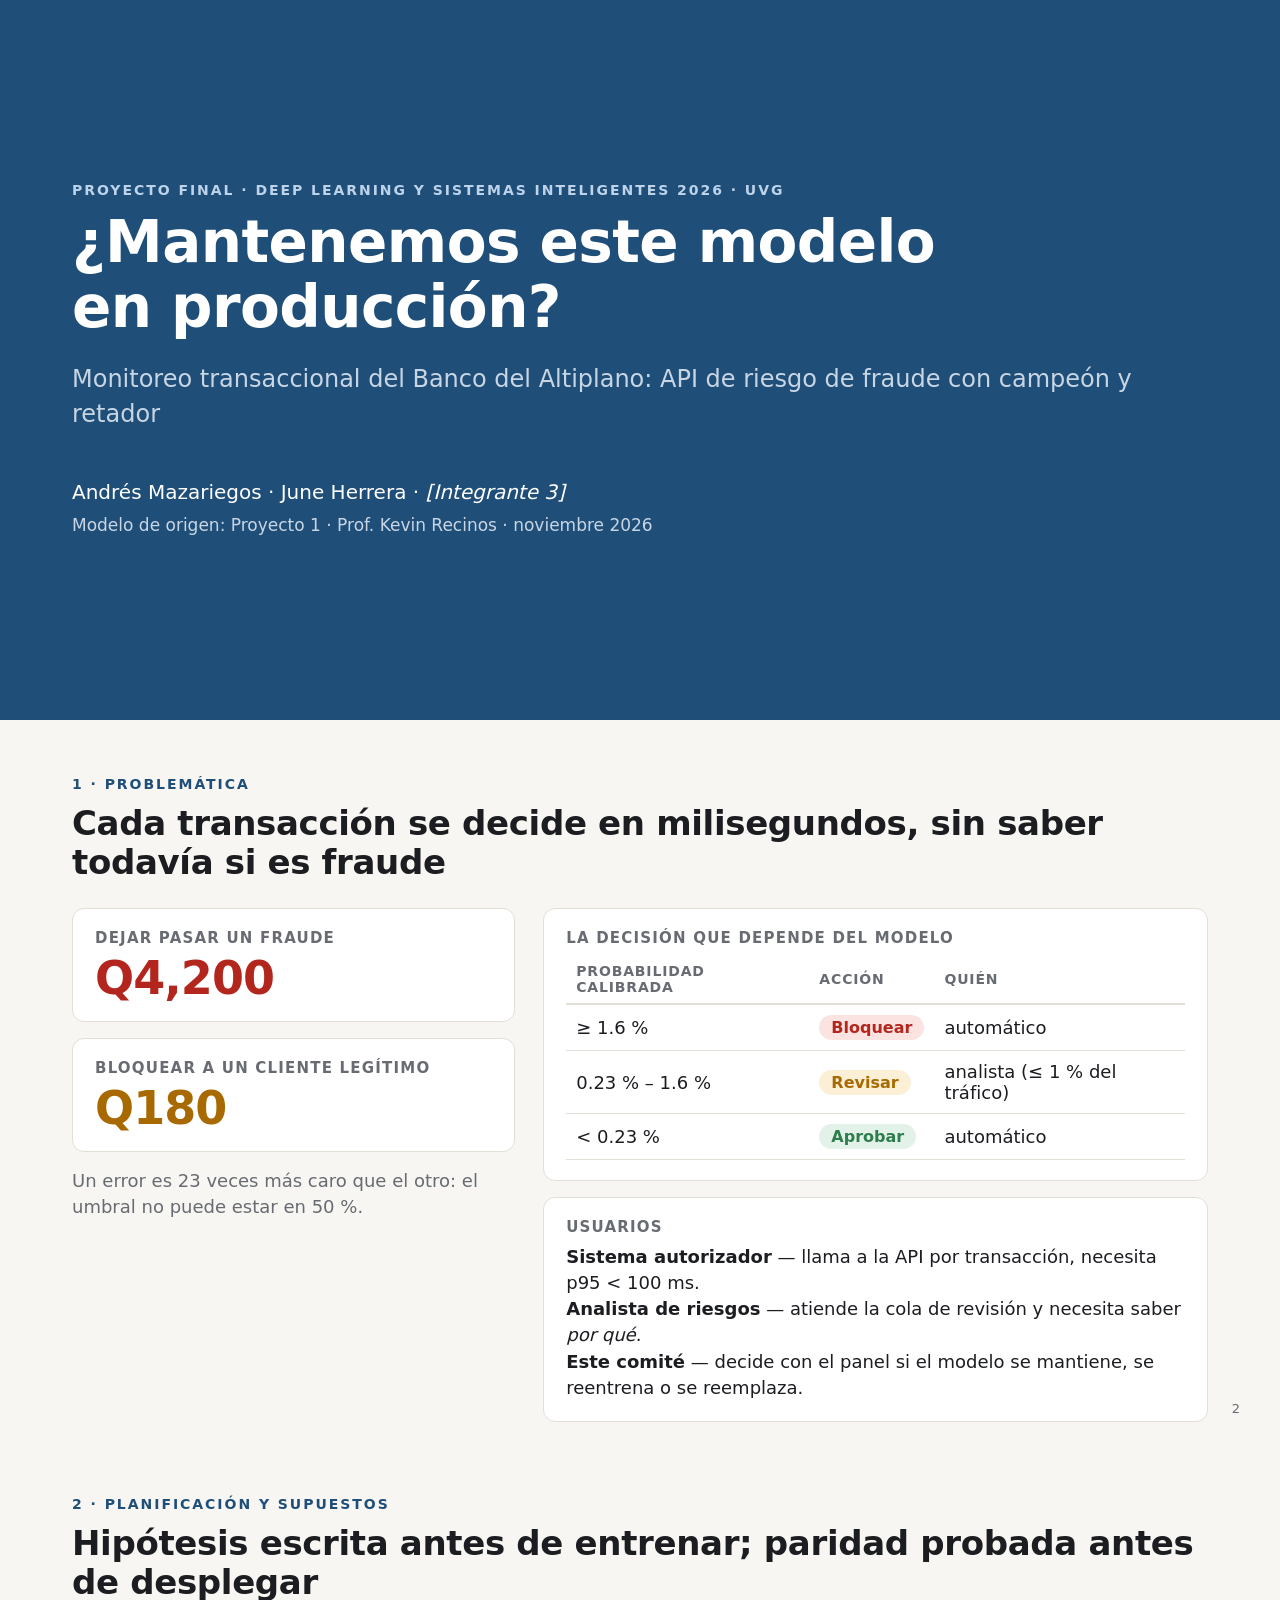
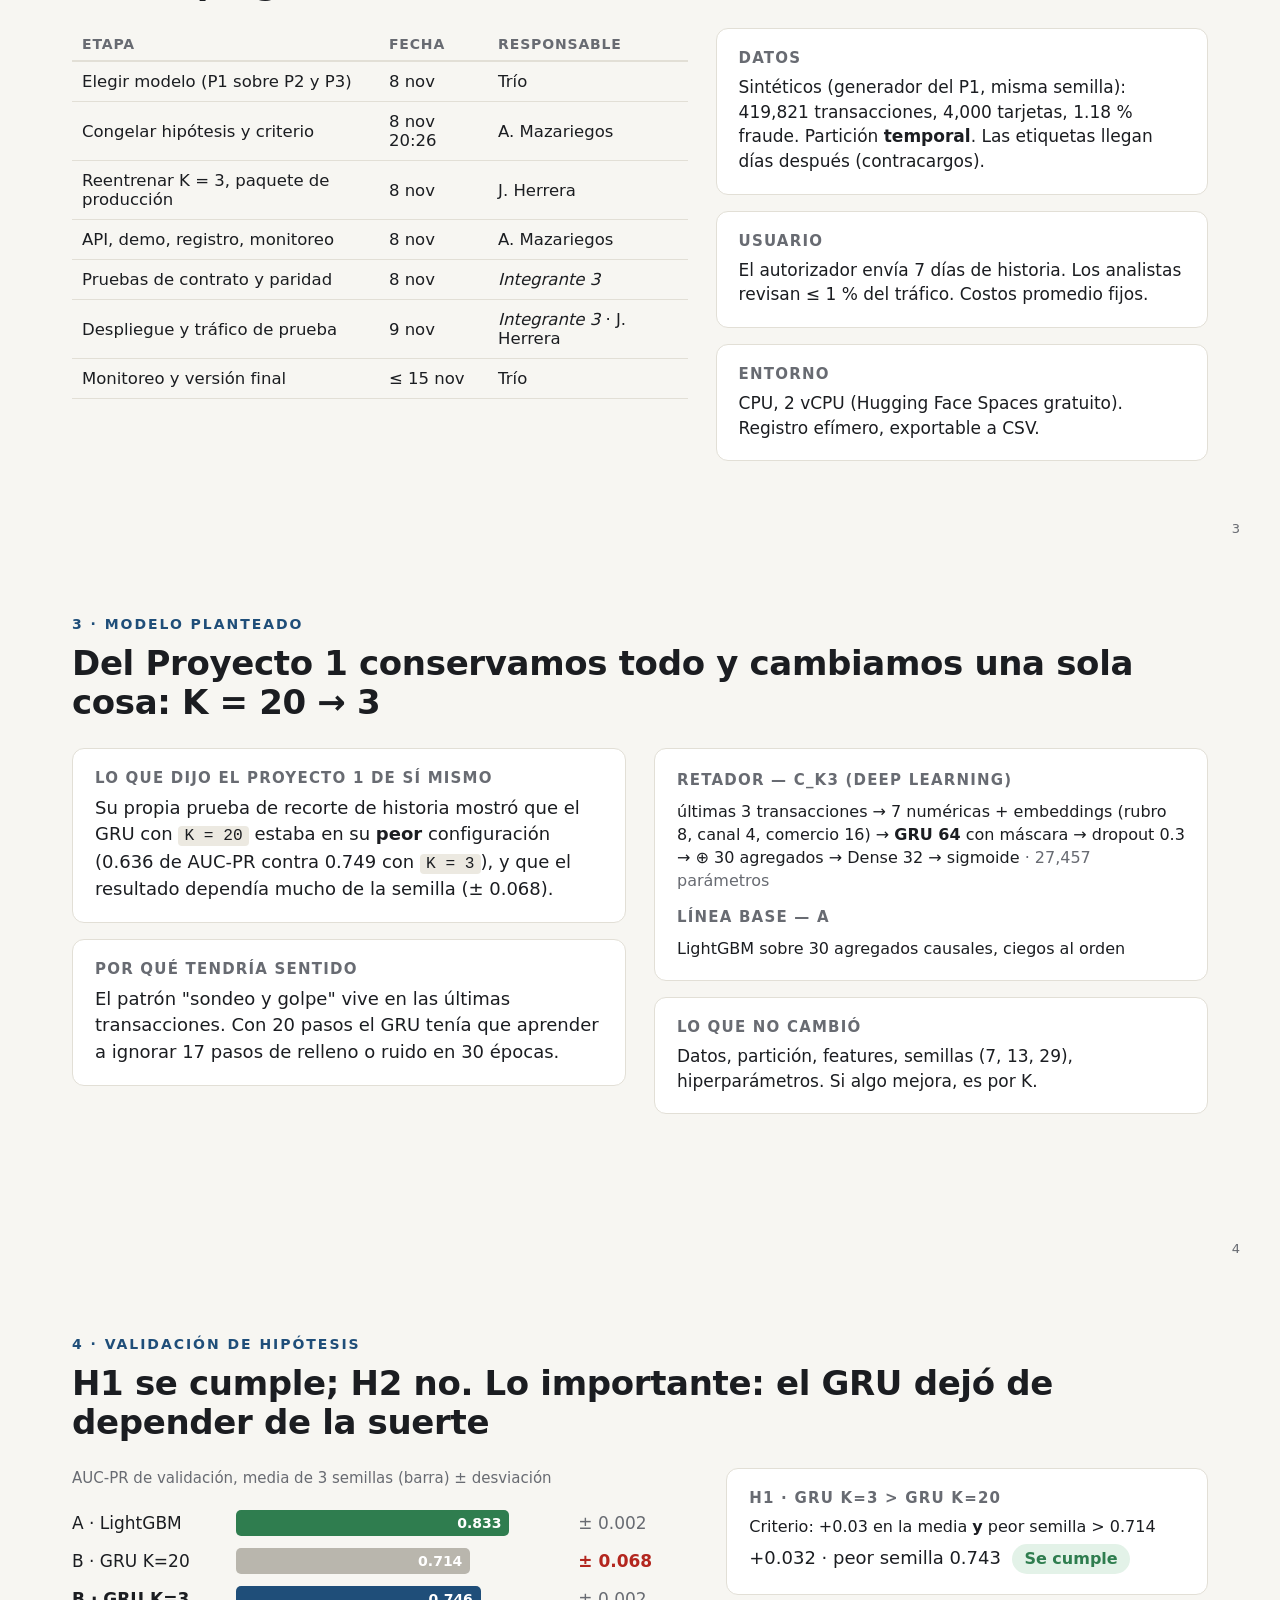
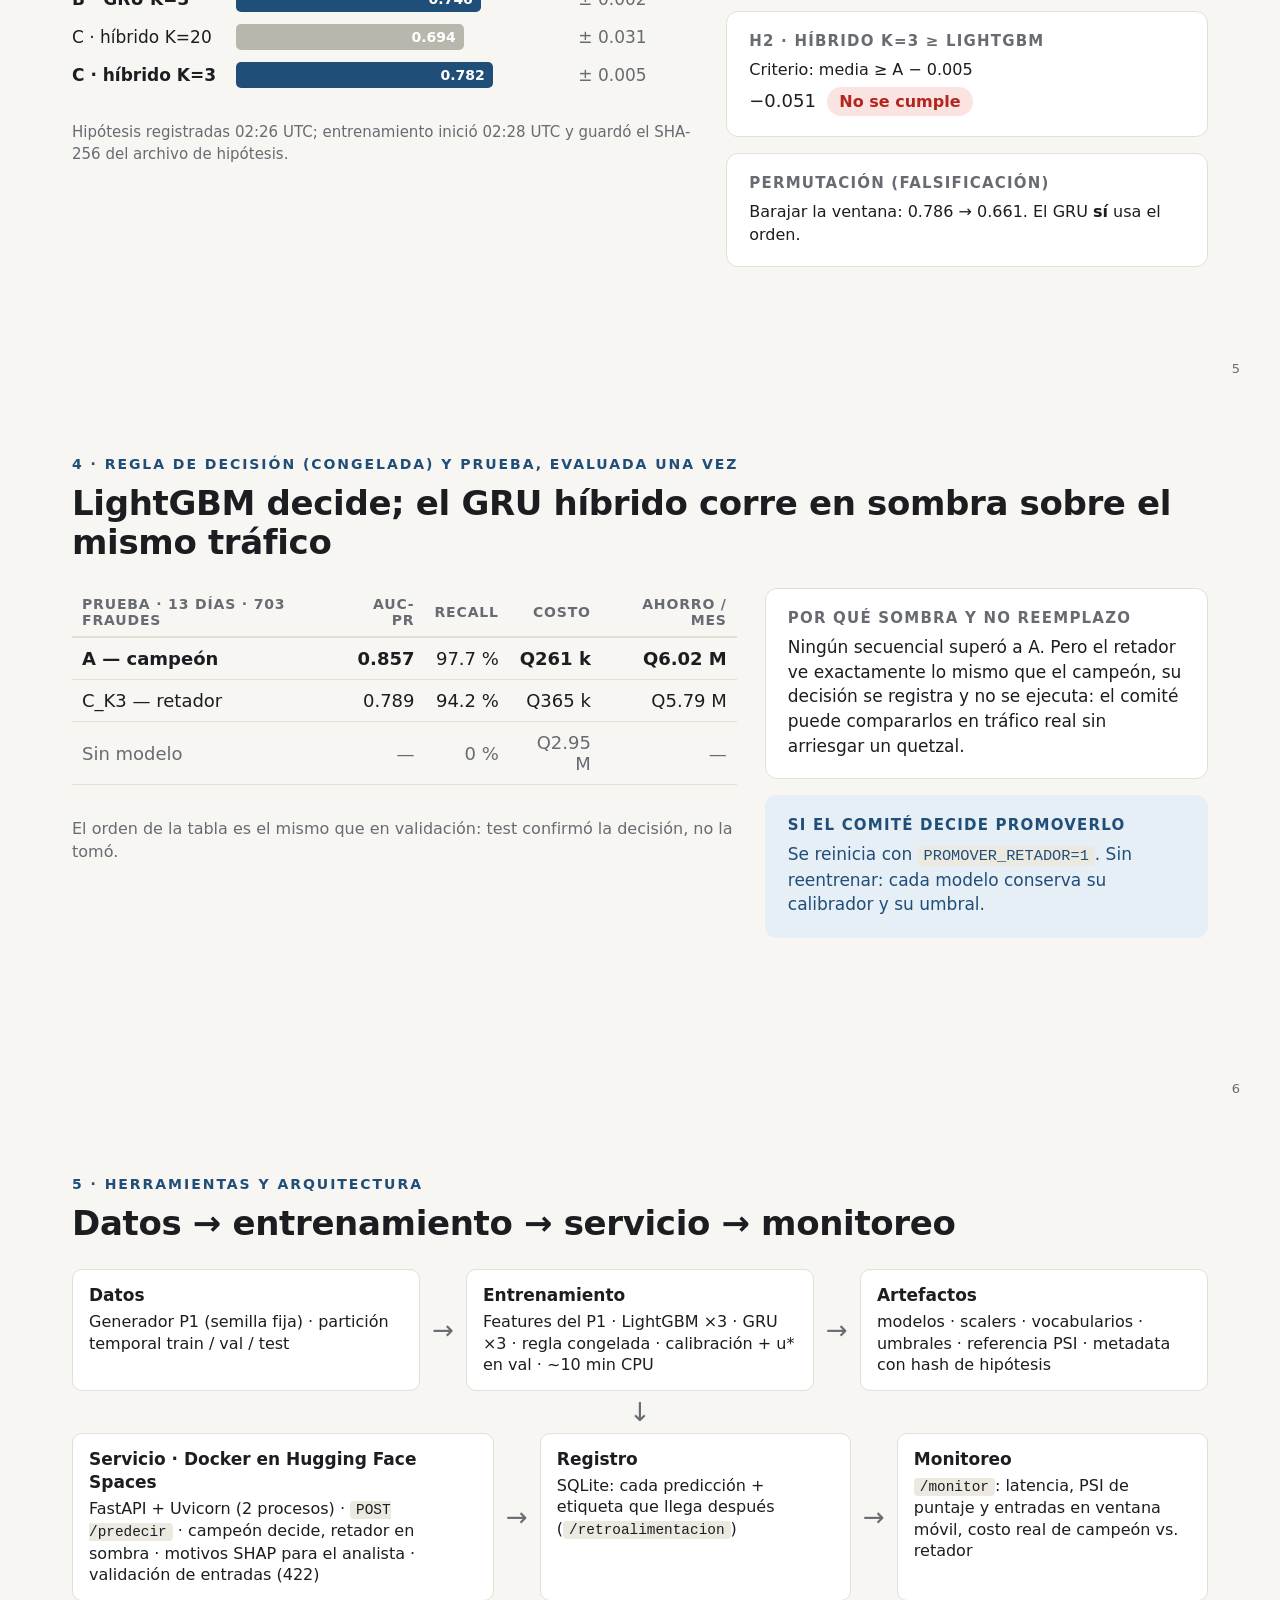
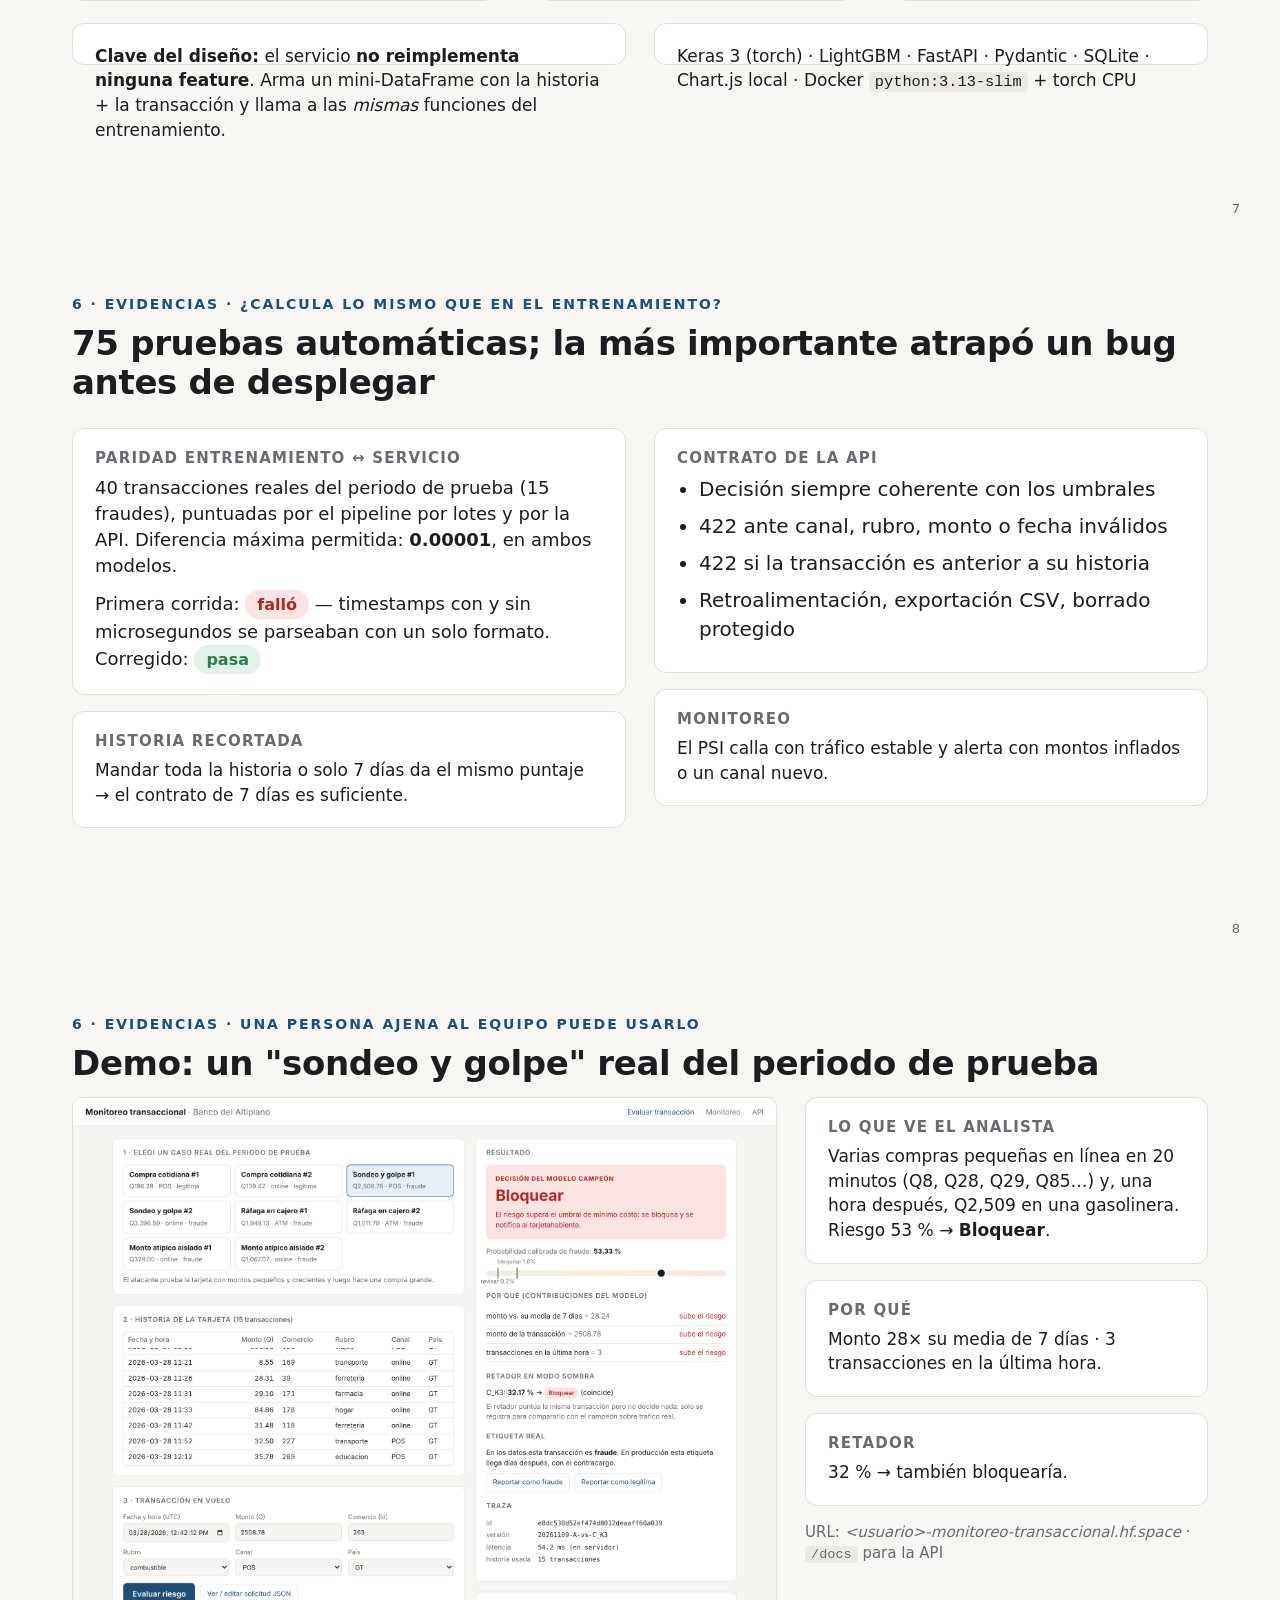
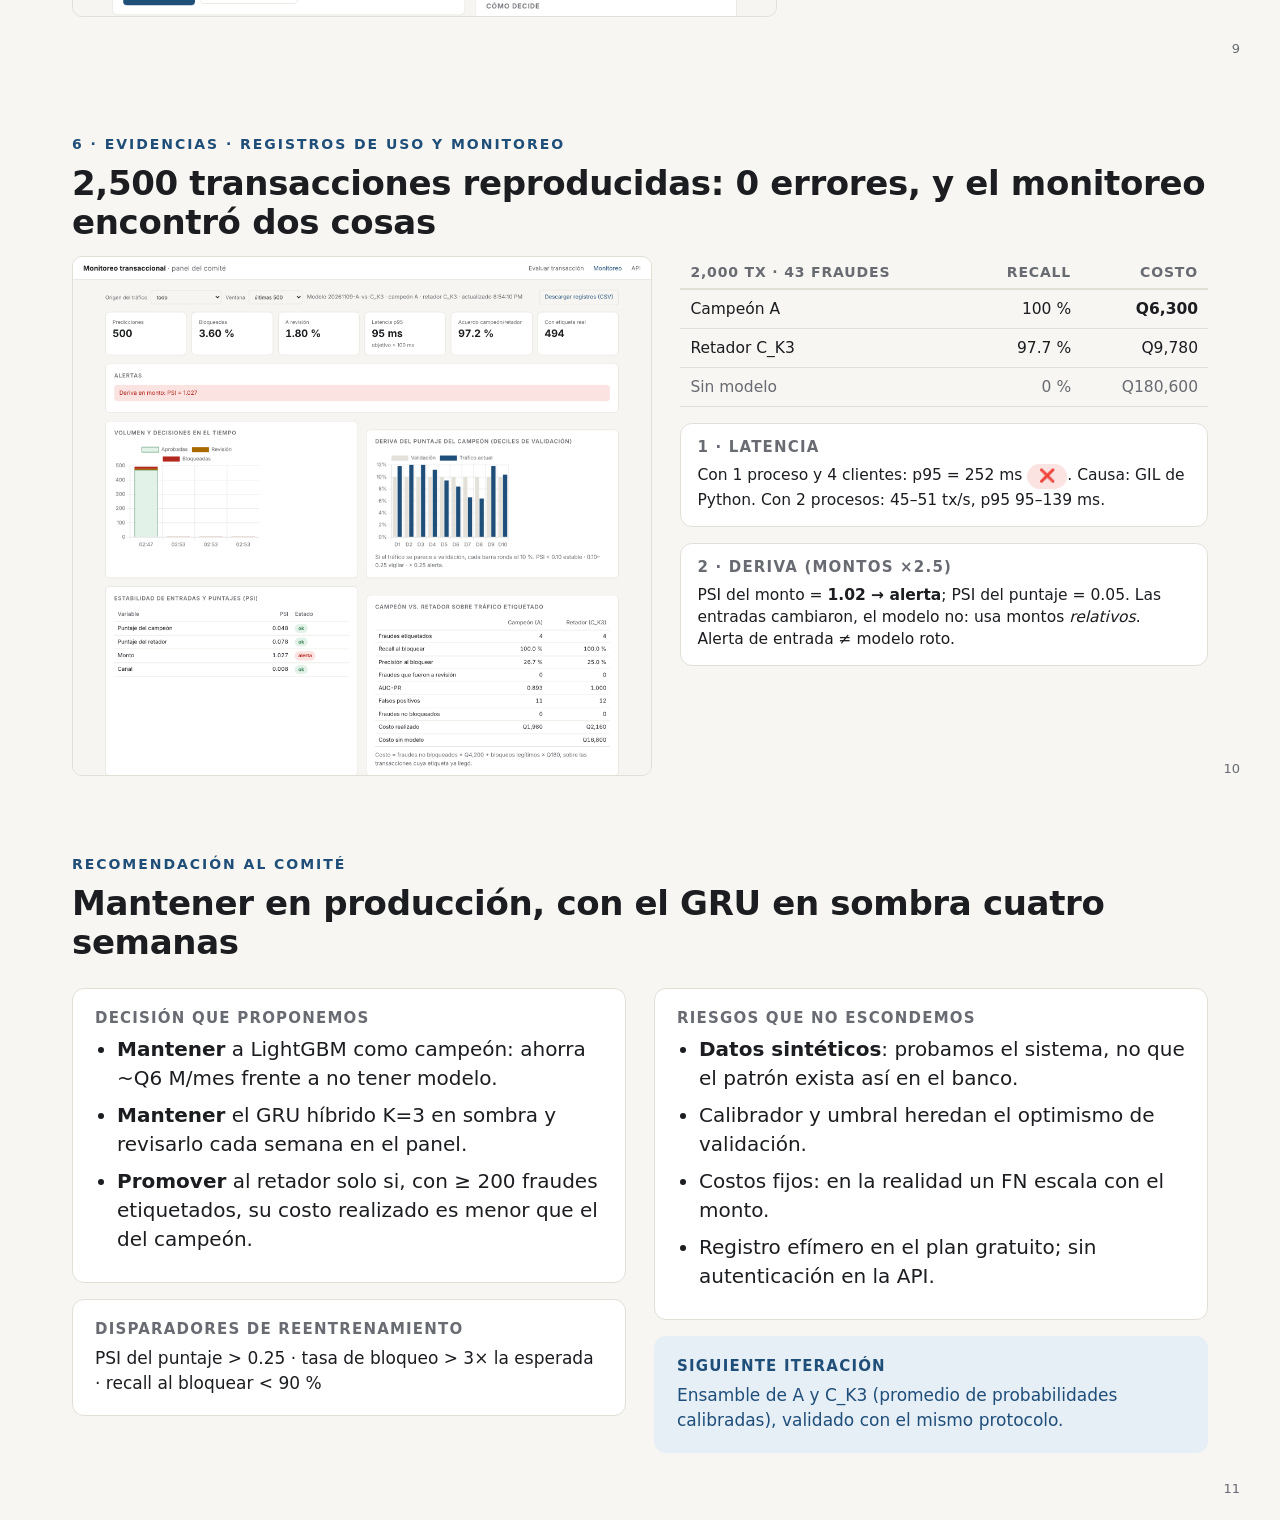
==== docs/presentacion.html @ 3a31f006 "Proyecto final: modelo del P1 en producción (API + monitoreo) - Hipótesis y regla de decisión congel" ====
<!doctype html>
<html lang="es">
<head>
<meta charset="utf-8">
<title>Proyecto Final — Modelo en Producción</title>
<style>
@page { size: 1280px 720px; margin: 0; }
:root { --ink:#1b1d21; --muted:#686b72; --line:#e2dfd6; --bg:#f7f6f2; --acc:#1f4e79; --acc2:#e6eef6;
  --ok:#2f7d4f; --oks:#e3f2e8; --warn:#a86a00; --warns:#fbefd6; --bad:#b3261e; --bads:#fbe3e1; }
* { box-sizing:border-box; margin:0; }
body { font-family: "Inter", system-ui, -apple-system, "Segoe UI", sans-serif; color:var(--ink); background:#ccc; }
.s { width:1280px; height:720px; background:var(--bg); position:relative; overflow:hidden;
  padding:56px 72px; page-break-after:always; display:flex; flex-direction:column; }
.s:last-child { page-break-after:auto; }
.n { position:absolute; bottom:24px; right:40px; font-size:13px; color:var(--muted); }
.k { font-size:14px; letter-spacing:.14em; text-transform:uppercase; color:var(--acc); font-weight:700; margin-bottom:12px; }
h1 { font-size:44px; line-height:1.12; letter-spacing:-.01em; }
h2 { font-size:34px; line-height:1.15; letter-spacing:-.01em; margin-bottom:26px; }
p, li { font-size:20px; line-height:1.45; }
.mut { color:var(--muted); }
.row { display:flex; gap:28px; flex:1; min-height:0; }
.col { flex:1; display:flex; flex-direction:column; gap:16px; min-width:0; }
.card { background:#fff; border:1px solid var(--line); border-radius:12px; padding:20px 22px; }
.card h3 { font-size:15px; text-transform:uppercase; letter-spacing:.08em; color:var(--muted); margin-bottom:8px; }
.big { font-size:46px; font-weight:750; letter-spacing:-.02em; line-height:1; }
table { border-collapse:collapse; width:100%; font-size:18px; }
th { text-align:left; color:var(--muted); font-weight:600; font-size:14px; text-transform:uppercase; letter-spacing:.06em; padding:8px 10px; border-bottom:2px solid var(--line); }
td { padding:10px; border-bottom:1px solid var(--line); font-variant-numeric:tabular-nums; }
td.r, th.r { text-align:right; }
.pill { display:inline-block; padding:3px 12px; border-radius:99px; font-weight:700; font-size:16px; }
.ok { background:var(--oks); color:var(--ok); } .bad { background:var(--bads); color:var(--bad); } .warn { background:var(--warns); color:var(--warn); }
.acc { background:var(--acc2); color:var(--acc); }
.bar { height:26px; border-radius:5px; background:var(--acc); display:flex; align-items:center; justify-content:flex-end; padding-right:8px; color:#fff; font-size:14px; font-weight:700; }
.bar.g { background:#b9b6ad; } .bar.a { background:#2f7d4f; }
.err { position:absolute; top:50%; height:2px; background:var(--ink); }
.flow { display:flex; align-items:stretch; gap:12px; }
.box { flex:1; background:#fff; border:1px solid var(--line); border-radius:10px; padding:14px 16px; font-size:16px; line-height:1.35; }
.box b { display:block; font-size:17px; margin-bottom:4px; }
.arr { align-self:center; font-size:26px; color:var(--muted); }
img.cap { border:1px solid var(--line); border-radius:10px; object-fit:cover; object-position:top; width:100%; }
ul { padding-left:22px; } li { margin-bottom:8px; }
.tit { background:var(--acc); color:#fff; }
.tit .k { color:#bcd3ea; } .tit .mut { color:#c8d6e4; }
code { font-family: ui-monospace, Menlo, Consolas, monospace; font-size:.9em; background:#ece9e1; padding:1px 6px; border-radius:4px; }
</style>
</head>
<body>

<!-- 1 -->
<section class="s tit" style="justify-content:center">
  <div class="k">Proyecto Final · Deep Learning y Sistemas Inteligentes 2026 · UVG</div>
  <h1 style="font-size:58px;max-width:1000px">¿Mantenemos este modelo<br>en producción?</h1>
  <p class="mut" style="font-size:24px;margin-top:22px">Monitoreo transaccional del Banco del Altiplano: API de riesgo de fraude con campeón y retador</p>
  <p style="margin-top:46px;font-size:20px">Andrés Mazariegos · June Herrera · <i>[Integrante 3]</i></p>
  <p class="mut" style="font-size:17px;margin-top:6px">Modelo de origen: Proyecto 1 · Prof. Kevin Recinos · noviembre 2026</p>
</section>

<!-- 2 -->
<section class="s">
  <div class="k">1 · Problemática</div>
  <h2>Cada transacción se decide en milisegundos, sin saber todavía si es fraude</h2>
  <div class="row">
    <div class="col">
      <div class="card"><h3>Dejar pasar un fraude</h3><div class="big" style="color:var(--bad)">Q4,200</div></div>
      <div class="card"><h3>Bloquear a un cliente legítimo</h3><div class="big" style="color:var(--warn)">Q180</div></div>
      <p class="mut" style="font-size:18px">Un error es 23 veces más caro que el otro: el umbral no puede estar en 50 %.</p>
    </div>
    <div class="col" style="flex:1.5">
      <div class="card">
        <h3>La decisión que depende del modelo</h3>
        <table>
          <tr><th>Probabilidad calibrada</th><th>Acción</th><th>Quién</th></tr>
          <tr><td>≥ 1.6 %</td><td><span class="pill bad">Bloquear</span></td><td>automático</td></tr>
          <tr><td>0.23 % – 1.6 %</td><td><span class="pill warn">Revisar</span></td><td>analista (≤ 1 % del tráfico)</td></tr>
          <tr><td>&lt; 0.23 %</td><td><span class="pill ok">Aprobar</span></td><td>automático</td></tr>
        </table>
      </div>
      <div class="card"><h3>Usuarios</h3>
        <p style="font-size:18px"><b>Sistema autorizador</b> — llama a la API por transacción, necesita p95 &lt; 100 ms.<br>
        <b>Analista de riesgos</b> — atiende la cola de revisión y necesita saber <i>por qué</i>.<br>
        <b>Este comité</b> — decide con el panel si el modelo se mantiene, se reentrena o se reemplaza.</p></div>
    </div>
  </div>
  <div class="n">2</div>
</section>

<!-- 3 -->
<section class="s">
  <div class="k">2 · Planificación y supuestos</div>
  <h2>Hipótesis escrita antes de entrenar; paridad probada antes de desplegar</h2>
  <div class="row">
    <div class="col" style="flex:1.25">
      <table style="font-size:16.5px">
        <tr><th>Etapa</th><th>Fecha</th><th>Responsable</th></tr>
        <tr><td>Elegir modelo (P1 sobre P2 y P3)</td><td>8 nov</td><td>Trío</td></tr>
        <tr><td>Congelar hipótesis y criterio</td><td>8 nov 20:26</td><td>A. Mazariegos</td></tr>
        <tr><td>Reentrenar K = 3, paquete de producción</td><td>8 nov</td><td>J. Herrera</td></tr>
        <tr><td>API, demo, registro, monitoreo</td><td>8 nov</td><td>A. Mazariegos</td></tr>
        <tr><td>Pruebas de contrato y paridad</td><td>8 nov</td><td><i>Integrante 3</i></td></tr>
        <tr><td>Despliegue y tráfico de prueba</td><td>9 nov</td><td><i>Integrante 3</i> · J. Herrera</td></tr>
        <tr><td>Monitoreo y versión final</td><td>≤ 15 nov</td><td>Trío</td></tr>
      </table>
    </div>
    <div class="col">
      <div class="card"><h3>Datos</h3><p style="font-size:17px">Sintéticos (generador del P1, misma semilla): 419,821 transacciones, 4,000 tarjetas, 1.18 % fraude. Partición <b>temporal</b>. Las etiquetas llegan días después (contracargos).</p></div>
      <div class="card"><h3>Usuario</h3><p style="font-size:17px">El autorizador envía 7 días de historia. Los analistas revisan ≤ 1 % del tráfico. Costos promedio fijos.</p></div>
      <div class="card"><h3>Entorno</h3><p style="font-size:17px">CPU, 2 vCPU (Hugging Face Spaces gratuito). Registro efímero, exportable a CSV.</p></div>
    </div>
  </div>
  <div class="n">3</div>
</section>

<!-- 4 -->
<section class="s">
  <div class="k">3 · Modelo planteado</div>
  <h2>Del Proyecto 1 conservamos todo y cambiamos una sola cosa: K = 20 → 3</h2>
  <div class="row">
    <div class="col">
      <div class="card"><h3>Lo que dijo el Proyecto 1 de sí mismo</h3>
        <p style="font-size:18px">Su propia prueba de recorte de historia mostró que el GRU con <code>K = 20</code> estaba en su <b>peor</b> configuración (0.636 de AUC-PR contra 0.749 con <code>K = 3</code>), y que el resultado dependía mucho de la semilla (± 0.068).</p></div>
      <div class="card"><h3>Por qué tendría sentido</h3>
        <p style="font-size:18px">El patrón "sondeo y golpe" vive en las últimas transacciones. Con 20 pasos el GRU tenía que aprender a ignorar 17 pasos de relleno o ruido en 30 épocas.</p></div>
    </div>
    <div class="col">
      <div class="card" style="font-size:16px;line-height:1.5">
        <h3>Retador — C_K3 (Deep Learning)</h3>
        <p style="font-size:16px">últimas 3 transacciones → 7 numéricas + embeddings (rubro 8, canal 4, comercio 16) → <b>GRU 64</b> con máscara → dropout 0.3 → ⊕ 30 agregados → Dense 32 → sigmoide <span class="mut">· 27,457 parámetros</span></p>
        <h3 style="margin-top:14px">Línea base — A</h3>
        <p style="font-size:16px">LightGBM sobre 30 agregados causales, ciegos al orden</p>
      </div>
      <div class="card"><h3>Lo que NO cambió</h3><p style="font-size:17px">Datos, partición, features, semillas (7, 13, 29), hiperparámetros. Si algo mejora, es por K.</p></div>
    </div>
  </div>
  <div class="n">4</div>
</section>

<!-- 5 -->
<section class="s">
  <div class="k">4 · Validación de hipótesis</div>
  <h2>H1 se cumple; H2 no. Lo importante: el GRU dejó de depender de la suerte</h2>
  <div class="row">
    <div class="col" style="flex:1.3">
      <p class="mut" style="font-size:15px;margin-bottom:4px">AUC-PR de validación, media de 3 semillas (barra) ± desviación</p>
      <div style="display:grid;grid-template-columns:150px 1fr 120px;gap:12px 14px;align-items:center;font-size:17px">
        <span>A · LightGBM</span><div style="position:relative"><div class="bar a" style="width:83.3%">0.833</div></div><span class="mut">± 0.002</span>
        <span>B · GRU K=20</span><div><div class="bar g" style="width:71.4%">0.714</div></div><span style="color:var(--bad);font-weight:700">± 0.068</span>
        <span><b>B · GRU K=3</b></span><div><div class="bar" style="width:74.6%">0.746</div></div><span class="mut">± 0.002</span>
        <span>C · híbrido K=20</span><div><div class="bar g" style="width:69.4%">0.694</div></div><span class="mut">± 0.031</span>
        <span><b>C · híbrido K=3</b></span><div><div class="bar" style="width:78.2%">0.782</div></div><span class="mut">± 0.005</span>
      </div>
      <p class="mut" style="font-size:15px;margin-top:18px">Hipótesis registradas 02:26 UTC; entrenamiento inició 02:28 UTC y guardó el SHA-256 del archivo de hipótesis.</p>
    </div>
    <div class="col">
      <div class="card"><h3>H1 · GRU K=3 &gt; GRU K=20</h3>
        <p style="font-size:16px">Criterio: +0.03 en la media <b>y</b> peor semilla &gt; 0.714</p>
        <p style="font-size:18px;margin-top:6px">+0.032 · peor semilla 0.743 &nbsp;<span class="pill ok">Se cumple</span></p></div>
      <div class="card"><h3>H2 · Híbrido K=3 ≥ LightGBM</h3>
        <p style="font-size:16px">Criterio: media ≥ A − 0.005</p>
        <p style="font-size:18px;margin-top:6px">−0.051 &nbsp;<span class="pill bad">No se cumple</span></p></div>
      <div class="card"><h3>Permutación (falsificación)</h3>
        <p style="font-size:16px">Barajar la ventana: 0.786 → 0.661. El GRU <b>sí</b> usa el orden.</p></div>
    </div>
  </div>
  <div class="n">5</div>
</section>

<!-- 6 -->
<section class="s">
  <div class="k">4 · Regla de decisión (congelada) y prueba, evaluada una vez</div>
  <h2>LightGBM decide; el GRU híbrido corre en sombra sobre el mismo tráfico</h2>
  <div class="row">
    <div class="col" style="flex:1.5">
      <table>
        <tr><th>Prueba · 13 días · 703 fraudes</th><th class="r">AUC-PR</th><th class="r">Recall</th><th class="r">Costo</th><th class="r">Ahorro / mes</th></tr>
        <tr><td><b>A — campeón</b></td><td class="r"><b>0.857</b></td><td class="r">97.7 %</td><td class="r"><b>Q261 k</b></td><td class="r"><b>Q6.02 M</b></td></tr>
        <tr><td>C_K3 — retador</td><td class="r">0.789</td><td class="r">94.2 %</td><td class="r">Q365 k</td><td class="r">Q5.79 M</td></tr>
        <tr><td class="mut">Sin modelo</td><td class="r mut">—</td><td class="r mut">0 %</td><td class="r mut">Q2.95 M</td><td class="r mut">—</td></tr>
      </table>
      <p class="mut" style="font-size:16px;margin-top:16px">El orden de la tabla es el mismo que en validación: test confirmó la decisión, no la tomó.</p>
    </div>
    <div class="col">
      <div class="card"><h3>Por qué sombra y no reemplazo</h3>
        <p style="font-size:17px">Ningún secuencial superó a A. Pero el retador ve exactamente lo mismo que el campeón, su decisión se registra y no se ejecuta: el comité puede compararlos en tráfico real sin arriesgar un quetzal.</p></div>
      <div class="card acc" style="border-color:transparent"><h3 style="color:var(--acc)">Si el comité decide promoverlo</h3>
        <p style="font-size:17px">Se reinicia con <code>PROMOVER_RETADOR=1</code>. Sin reentrenar: cada modelo conserva su calibrador y su umbral.</p></div>
    </div>
  </div>
  <div class="n">6</div>
</section>

<!-- 7 -->
<section class="s">
  <div class="k">5 · Herramientas y arquitectura</div>
  <h2>Datos → entrenamiento → servicio → monitoreo</h2>
  <div class="flow">
    <div class="box"><b>Datos</b>Generador P1 (semilla fija) · partición temporal train / val / test</div><div class="arr">→</div>
    <div class="box"><b>Entrenamiento</b>Features del P1 · LightGBM ×3 · GRU ×3 · regla congelada · calibración + u* en val · ~10 min CPU</div><div class="arr">→</div>
    <div class="box"><b>Artefactos</b>modelos · scalers · vocabularios · umbrales · referencia PSI · metadata con hash de hipótesis</div>
  </div>
  <div style="text-align:center;font-size:26px;color:var(--muted);margin:6px 0">↓</div>
  <div class="flow">
    <div class="box" style="flex:1.4"><b>Servicio · Docker en Hugging Face Spaces</b>FastAPI + Uvicorn (2 procesos) · <code>POST /predecir</code> · campeón decide, retador en sombra · motivos SHAP para el analista · validación de entradas (422)</div><div class="arr">→</div>
    <div class="box"><b>Registro</b>SQLite: cada predicción + etiqueta que llega después (<code>/retroalimentacion</code>)</div><div class="arr">→</div>
    <div class="box"><b>Monitoreo</b><code>/monitor</code>: latencia, PSI de puntaje y entradas en ventana móvil, costo real de campeón vs. retador</div>
  </div>
  <div class="row" style="margin-top:22px;flex:0">
    <div class="card" style="flex:1"><p style="font-size:17px"><b>Clave del diseño:</b> el servicio <b>no reimplementa ninguna feature</b>. Arma un mini-DataFrame con la historia + la transacción y llama a las <i>mismas</i> funciones del entrenamiento.</p></div>
    <div class="card" style="flex:1"><p style="font-size:17px">Keras 3 (torch) · LightGBM · FastAPI · Pydantic · SQLite · Chart.js local · Docker <code>python:3.13-slim</code> + torch CPU</p></div>
  </div>
  <div class="n">7</div>
</section>

<!-- 8 -->
<section class="s">
  <div class="k">6 · Evidencias · ¿calcula lo mismo que en el entrenamiento?</div>
  <h2>75 pruebas automáticas; la más importante atrapó un bug antes de desplegar</h2>
  <div class="row">
    <div class="col">
      <div class="card"><h3>Paridad entrenamiento ↔ servicio</h3>
        <p style="font-size:18px">40 transacciones reales del periodo de prueba (15 fraudes), puntuadas por el pipeline por lotes y por la API. Diferencia máxima permitida: <b>0.00001</b>, en ambos modelos.</p>
        <p style="font-size:18px;margin-top:10px">Primera corrida: <span class="pill bad">falló</span> — timestamps con y sin microsegundos se parseaban con un solo formato. Corregido: <span class="pill ok">pasa</span></p></div>
      <div class="card"><h3>Historia recortada</h3><p style="font-size:17px">Mandar toda la historia o solo 7 días da el mismo puntaje → el contrato de 7 días es suficiente.</p></div>
    </div>
    <div class="col">
      <div class="card"><h3>Contrato de la API</h3>
        <ul style="font-size:17px"><li>Decisión siempre coherente con los umbrales</li><li>422 ante canal, rubro, monto o fecha inválidos</li><li>422 si la transacción es anterior a su historia</li><li>Retroalimentación, exportación CSV, borrado protegido</li></ul></div>
      <div class="card"><h3>Monitoreo</h3><p style="font-size:17px">El PSI calla con tráfico estable y alerta con montos inflados o un canal nuevo.</p></div>
    </div>
  </div>
  <div class="n">8</div>
</section>

<!-- 9 -->
<section class="s" style="padding-bottom:30px">
  <div class="k">6 · Evidencias · una persona ajena al equipo puede usarlo</div>
  <h2 style="margin-bottom:14px">Demo: un "sondeo y golpe" real del periodo de prueba</h2>
  <div class="row">
    <div class="col" style="flex:1.75"><img class="cap" src="../evidencias/demo_sondeo_y_golpe.png" style="height:520px"></div>
    <div class="col">
      <div class="card"><h3>Lo que ve el analista</h3><p style="font-size:17px">Varias compras pequeñas en línea en 20 minutos (Q8, Q28, Q29, Q85…) y, una hora después, Q2,509 en una gasolinera. Riesgo 53 % → <b>Bloquear</b>.</p></div>
      <div class="card"><h3>Por qué</h3><p style="font-size:17px">Monto 28× su media de 7 días · 3 transacciones en la última hora.</p></div>
      <div class="card"><h3>Retador</h3><p style="font-size:17px">32 % → también bloquearía.</p></div>
      <p class="mut" style="font-size:15px">URL: <i>&lt;usuario&gt;-monitoreo-transaccional.hf.space</i> · <code>/docs</code> para la API</p>
    </div>
  </div>
  <div class="n">9</div>
</section>

<!-- 10 -->
<section class="s" style="padding-bottom:30px">
  <div class="k">6 · Evidencias · registros de uso y monitoreo</div>
  <h2 style="margin-bottom:14px">2,500 transacciones reproducidas: 0 errores, y el monitoreo encontró dos cosas</h2>
  <div class="row">
    <div class="col" style="flex:1.1"><img class="cap" src="../evidencias/monitor_deriva_ultimas500.png" style="height:520px"></div>
    <div class="col">
      <table style="font-size:15.5px">
        <tr><th>2,000 tx · 43 fraudes</th><th class="r">Recall</th><th class="r">Costo</th></tr>
        <tr><td>Campeón A</td><td class="r">100 %</td><td class="r"><b>Q6,300</b></td></tr>
        <tr><td>Retador C_K3</td><td class="r">97.7 %</td><td class="r">Q9,780</td></tr>
        <tr><td class="mut">Sin modelo</td><td class="r mut">0 %</td><td class="r mut">Q180,600</td></tr>
      </table>
      <div class="card" style="padding:14px 16px"><h3>1 · Latencia</h3><p style="font-size:15.5px">Con 1 proceso y 4 clientes: p95 = 252 ms <span class="pill bad" style="font-size:13px">❌</span>. Causa: GIL de Python. Con 2 procesos: 45–51 tx/s, p95 95–139 ms.</p></div>
      <div class="card" style="padding:14px 16px"><h3>2 · Deriva (montos ×2.5)</h3><p style="font-size:15.5px">PSI del monto = <b>1.02 → alerta</b>; PSI del puntaje = 0.05. Las entradas cambiaron, el modelo no: usa montos <i>relativos</i>. Alerta de entrada ≠ modelo roto.</p></div>
    </div>
  </div>
  <div class="n">10</div>
</section>

<!-- 11 -->
<section class="s">
  <div class="k">Recomendación al comité</div>
  <h2>Mantener en producción, con el GRU en sombra cuatro semanas</h2>
  <div class="row">
    <div class="col">
      <div class="card"><h3>Decisión que proponemos</h3>
        <ul style="font-size:18px"><li><b>Mantener</b> a LightGBM como campeón: ahorra ~Q6 M/mes frente a no tener modelo.</li>
        <li><b>Mantener</b> el GRU híbrido K=3 en sombra y revisarlo cada semana en el panel.</li>
        <li><b>Promover</b> al retador solo si, con ≥ 200 fraudes etiquetados, su costo realizado es menor que el del campeón.</li></ul></div>
      <div class="card"><h3>Disparadores de reentrenamiento</h3>
        <p style="font-size:17px">PSI del puntaje &gt; 0.25 · tasa de bloqueo &gt; 3× la esperada · recall al bloquear &lt; 90 %</p></div>
    </div>
    <div class="col">
      <div class="card"><h3>Riesgos que no escondemos</h3>
        <ul style="font-size:17px"><li><b>Datos sintéticos</b>: probamos el sistema, no que el patrón exista así en el banco.</li>
        <li>Calibrador y umbral heredan el optimismo de validación.</li>
        <li>Costos fijos: en la realidad un FN escala con el monto.</li>
        <li>Registro efímero en el plan gratuito; sin autenticación en la API.</li></ul></div>
      <div class="card acc" style="border-color:transparent"><h3 style="color:var(--acc)">Siguiente iteración</h3>
        <p style="font-size:17px">Ensamble de A y C_K3 (promedio de probabilidades calibradas), validado con el mismo protocolo.</p></div>
    </div>
  </div>
  <div class="n">11</div>
</section>

</body>
</html>
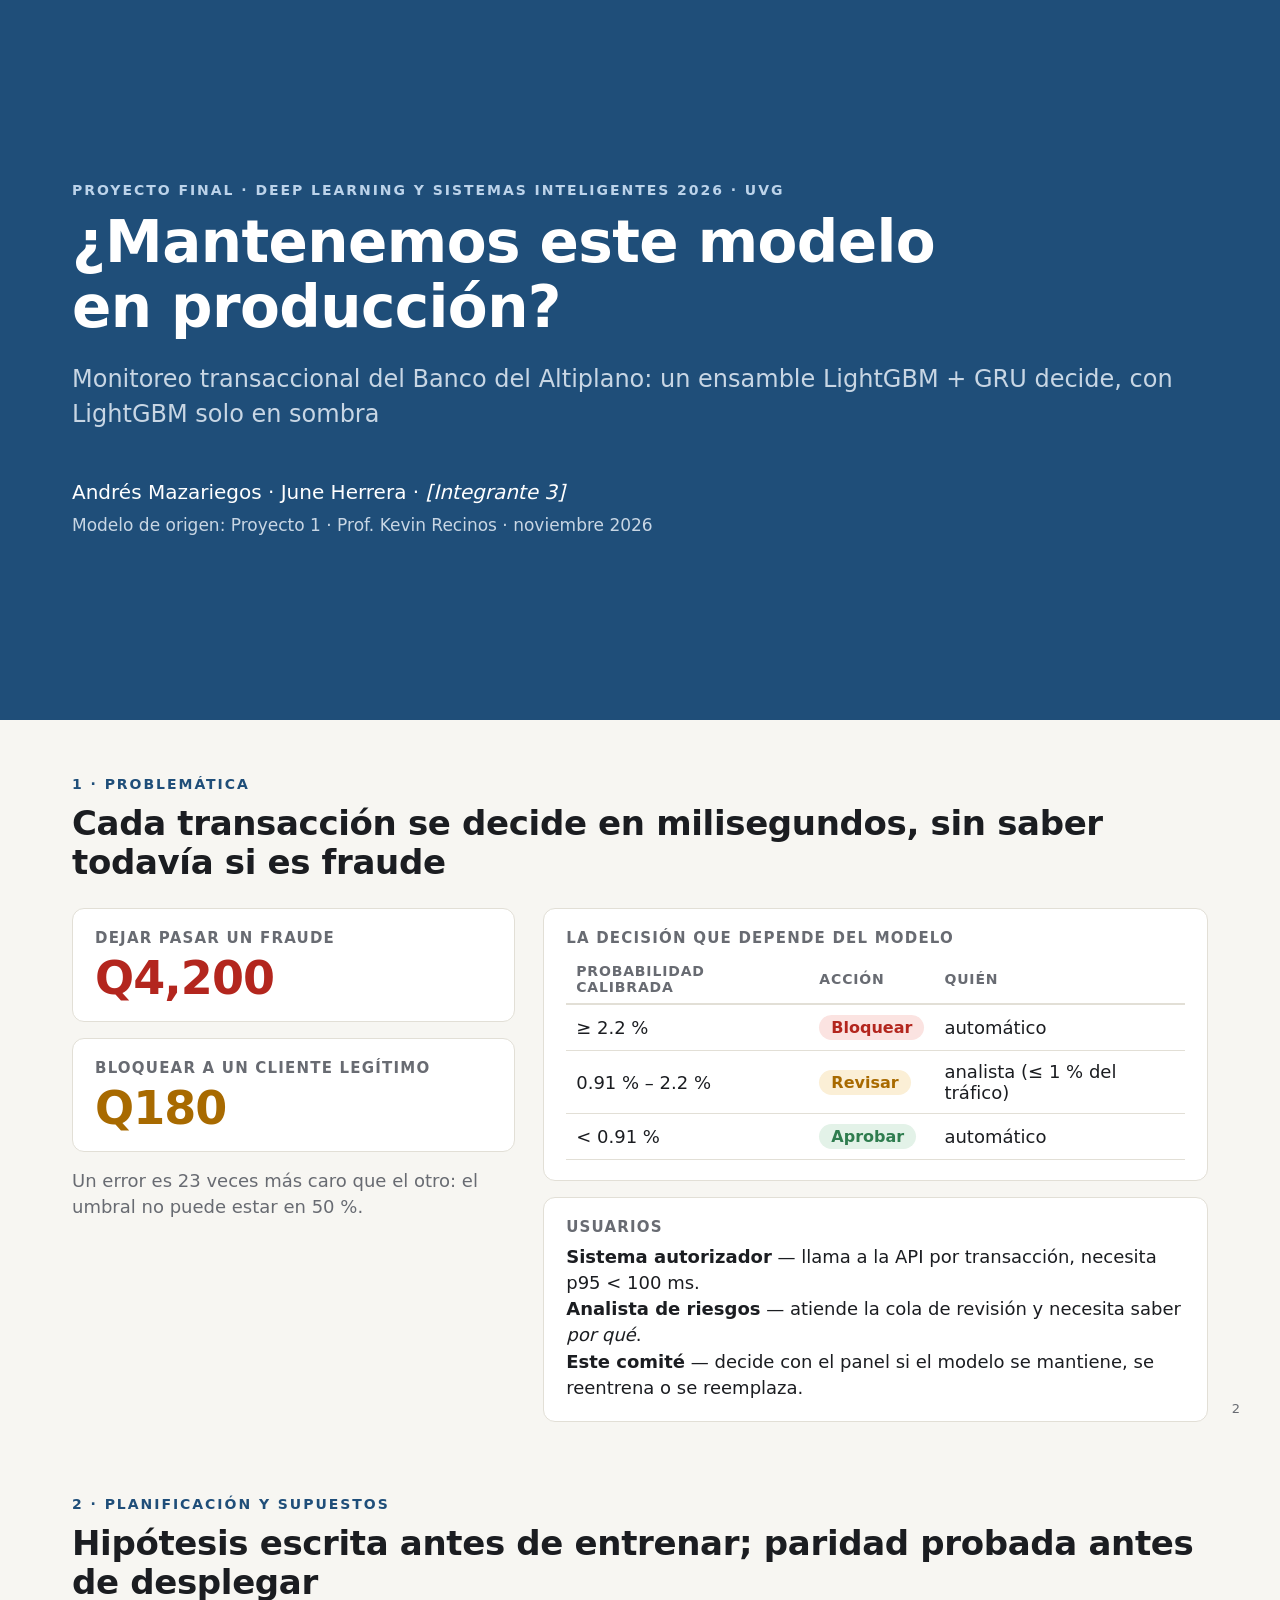
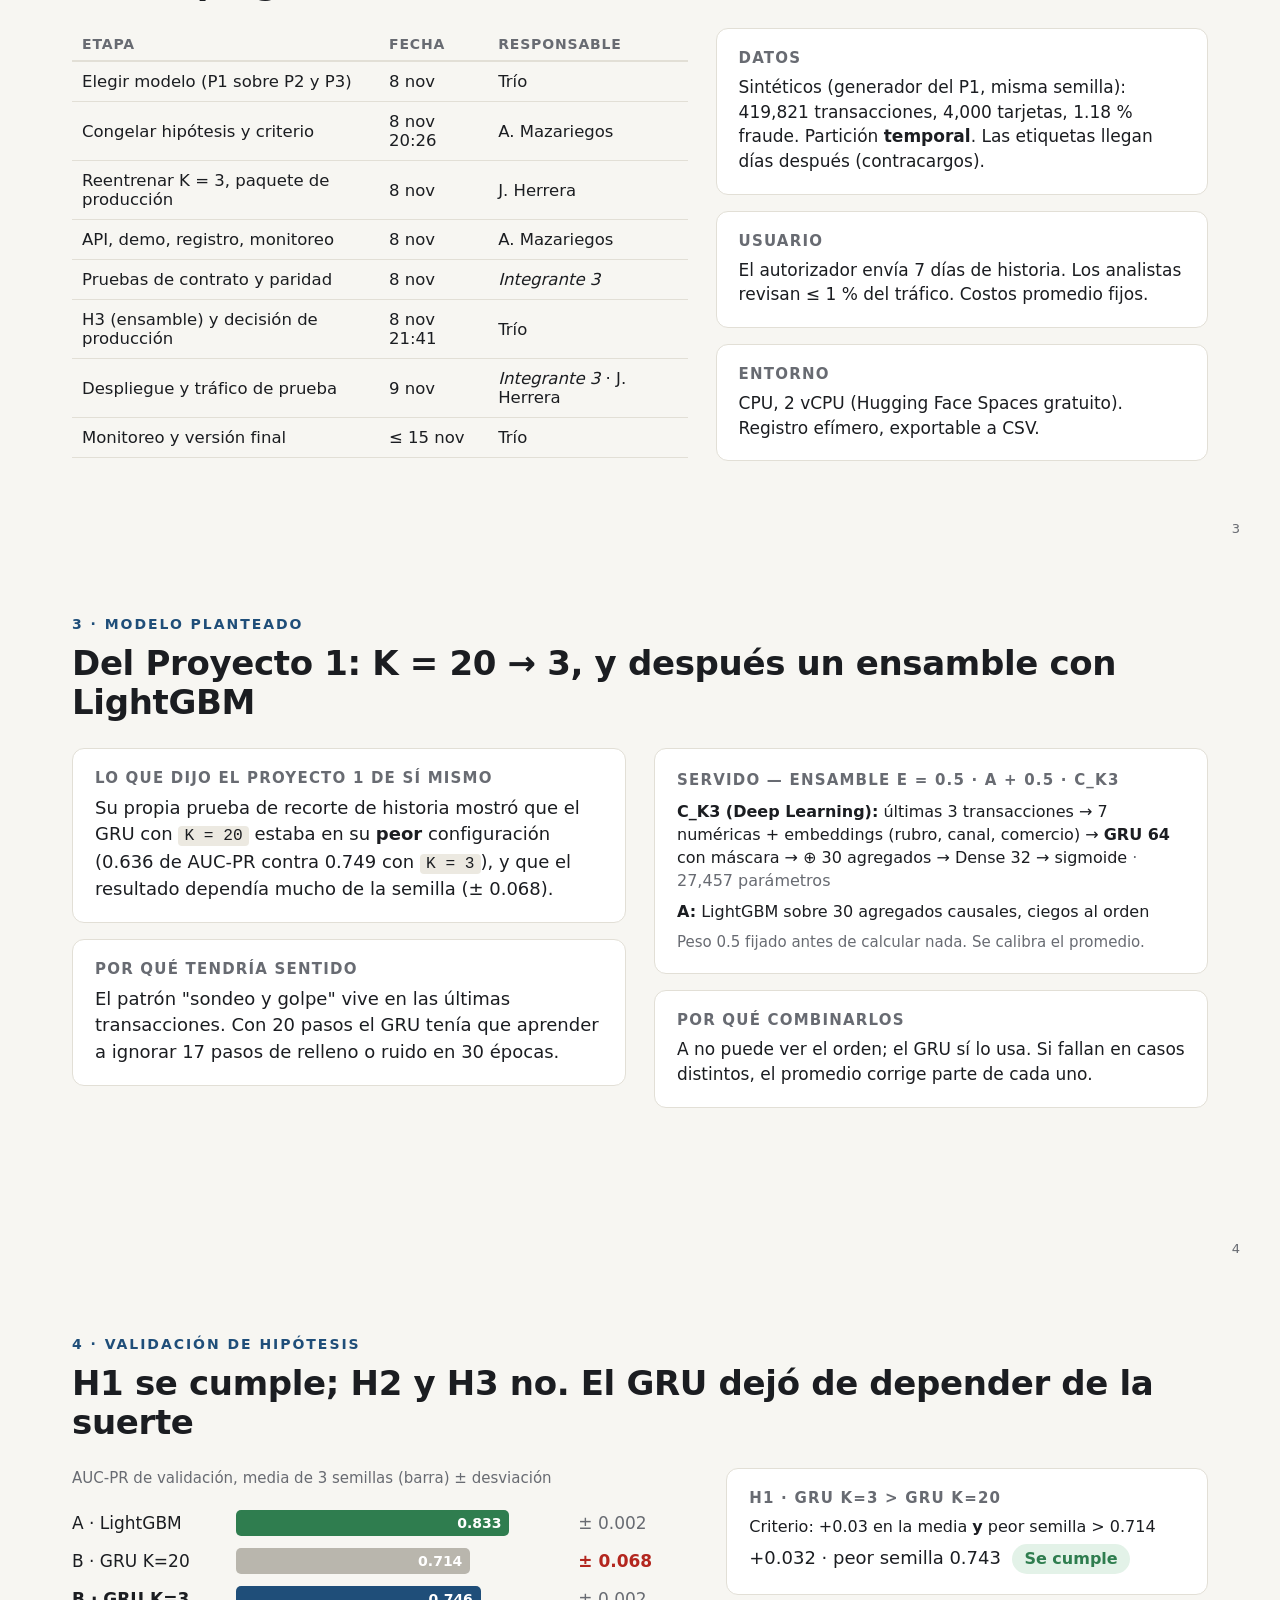
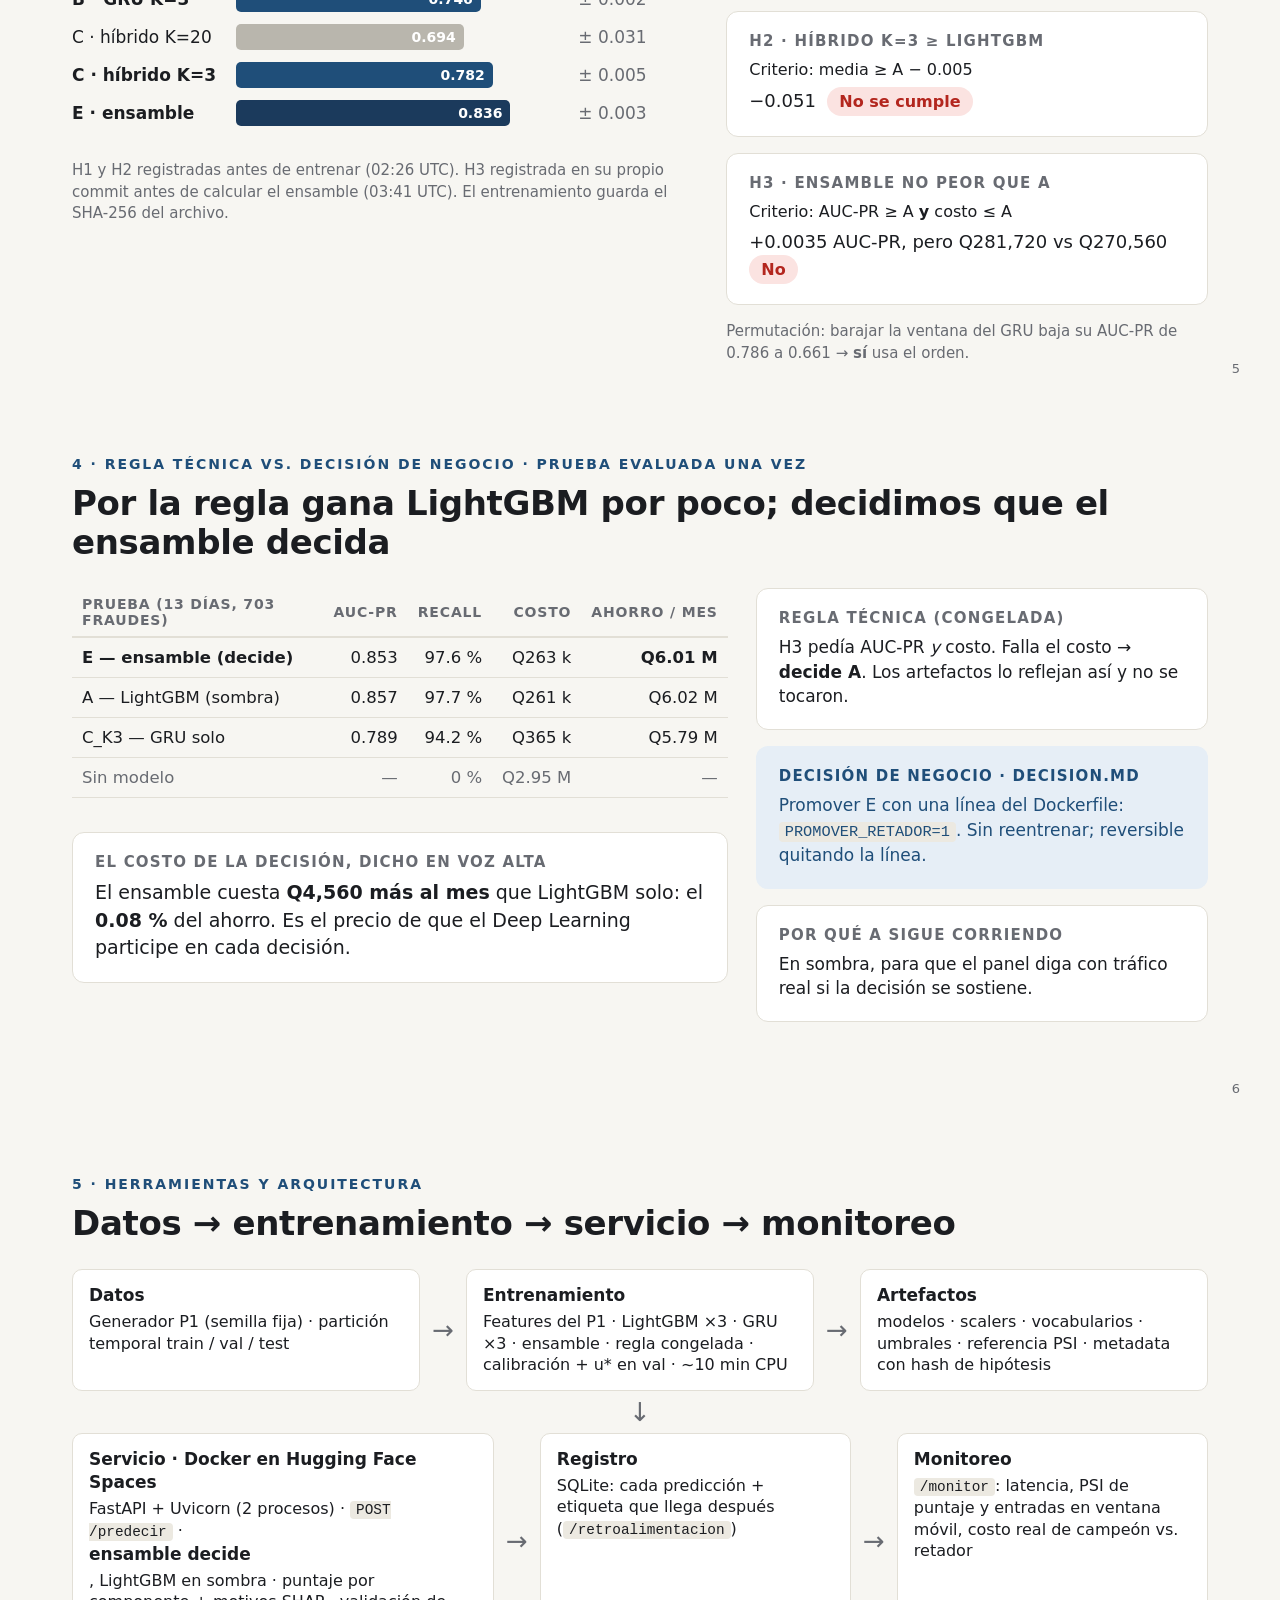
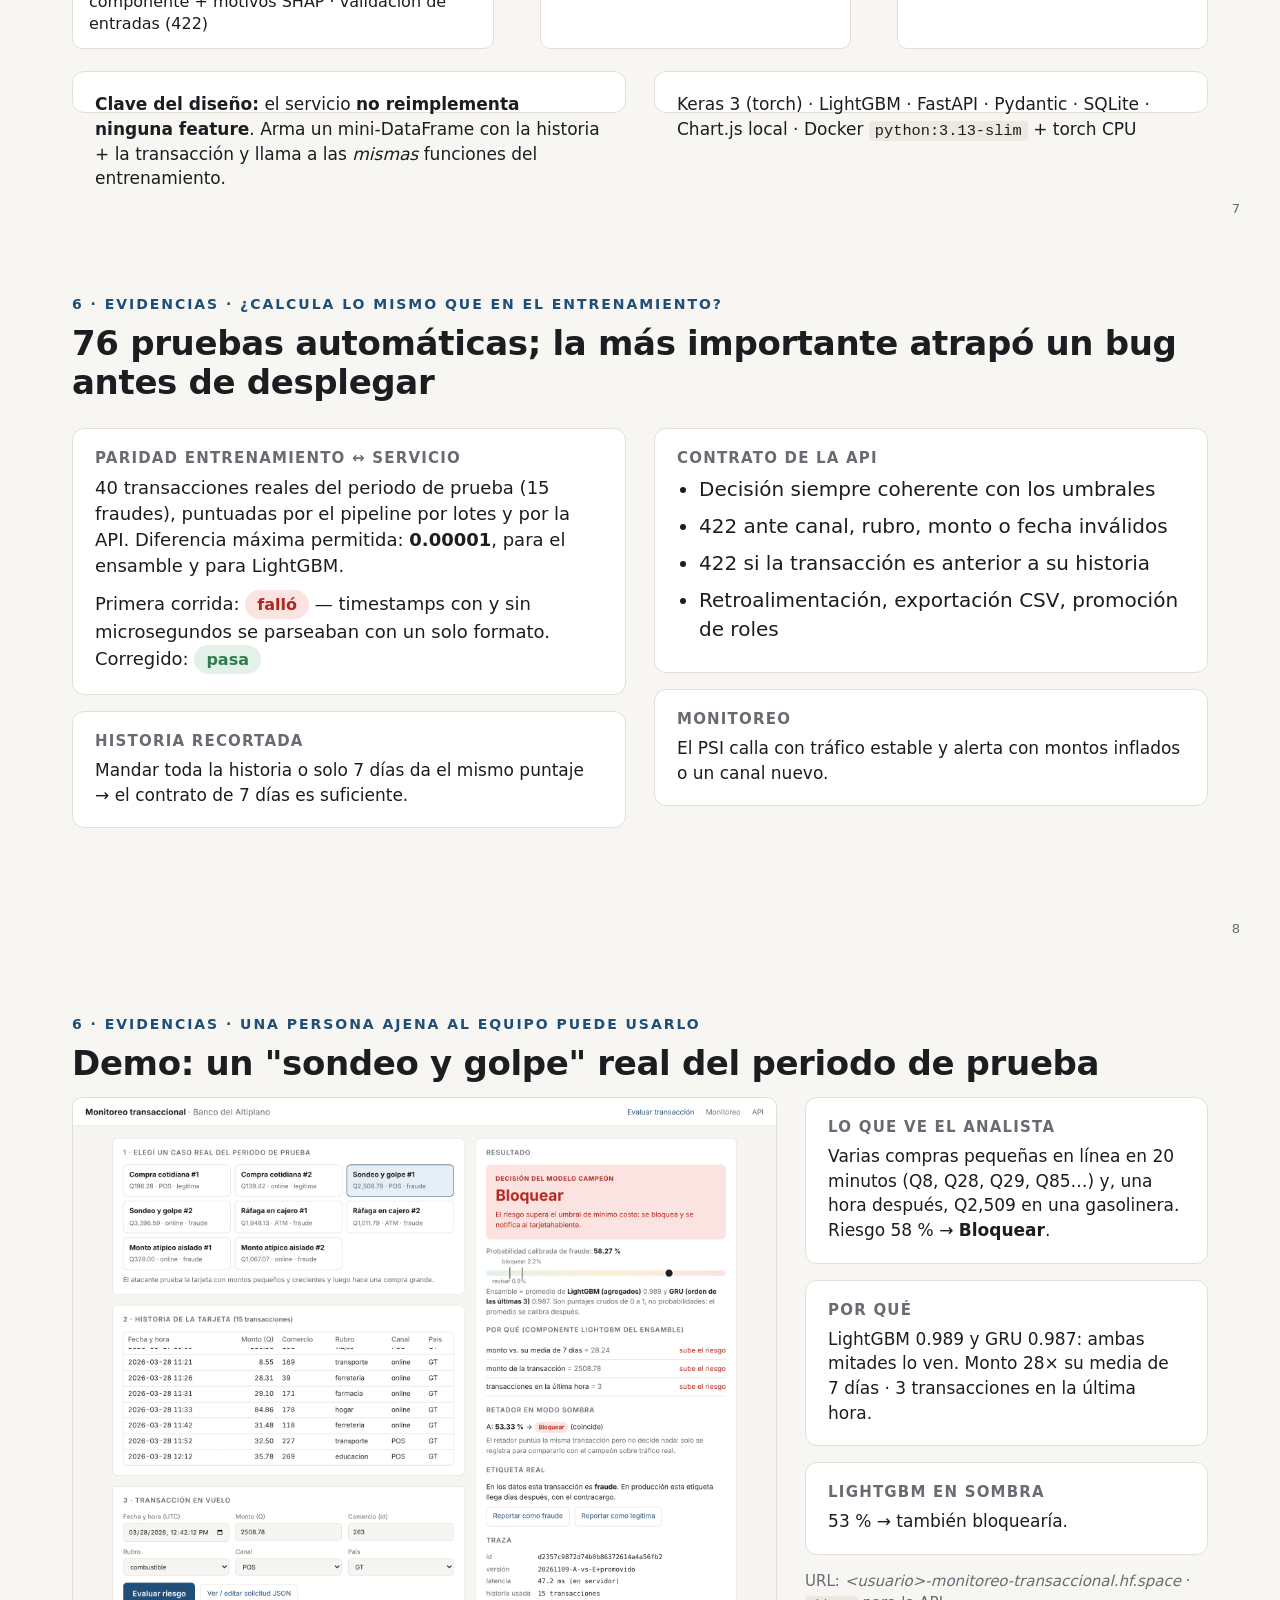
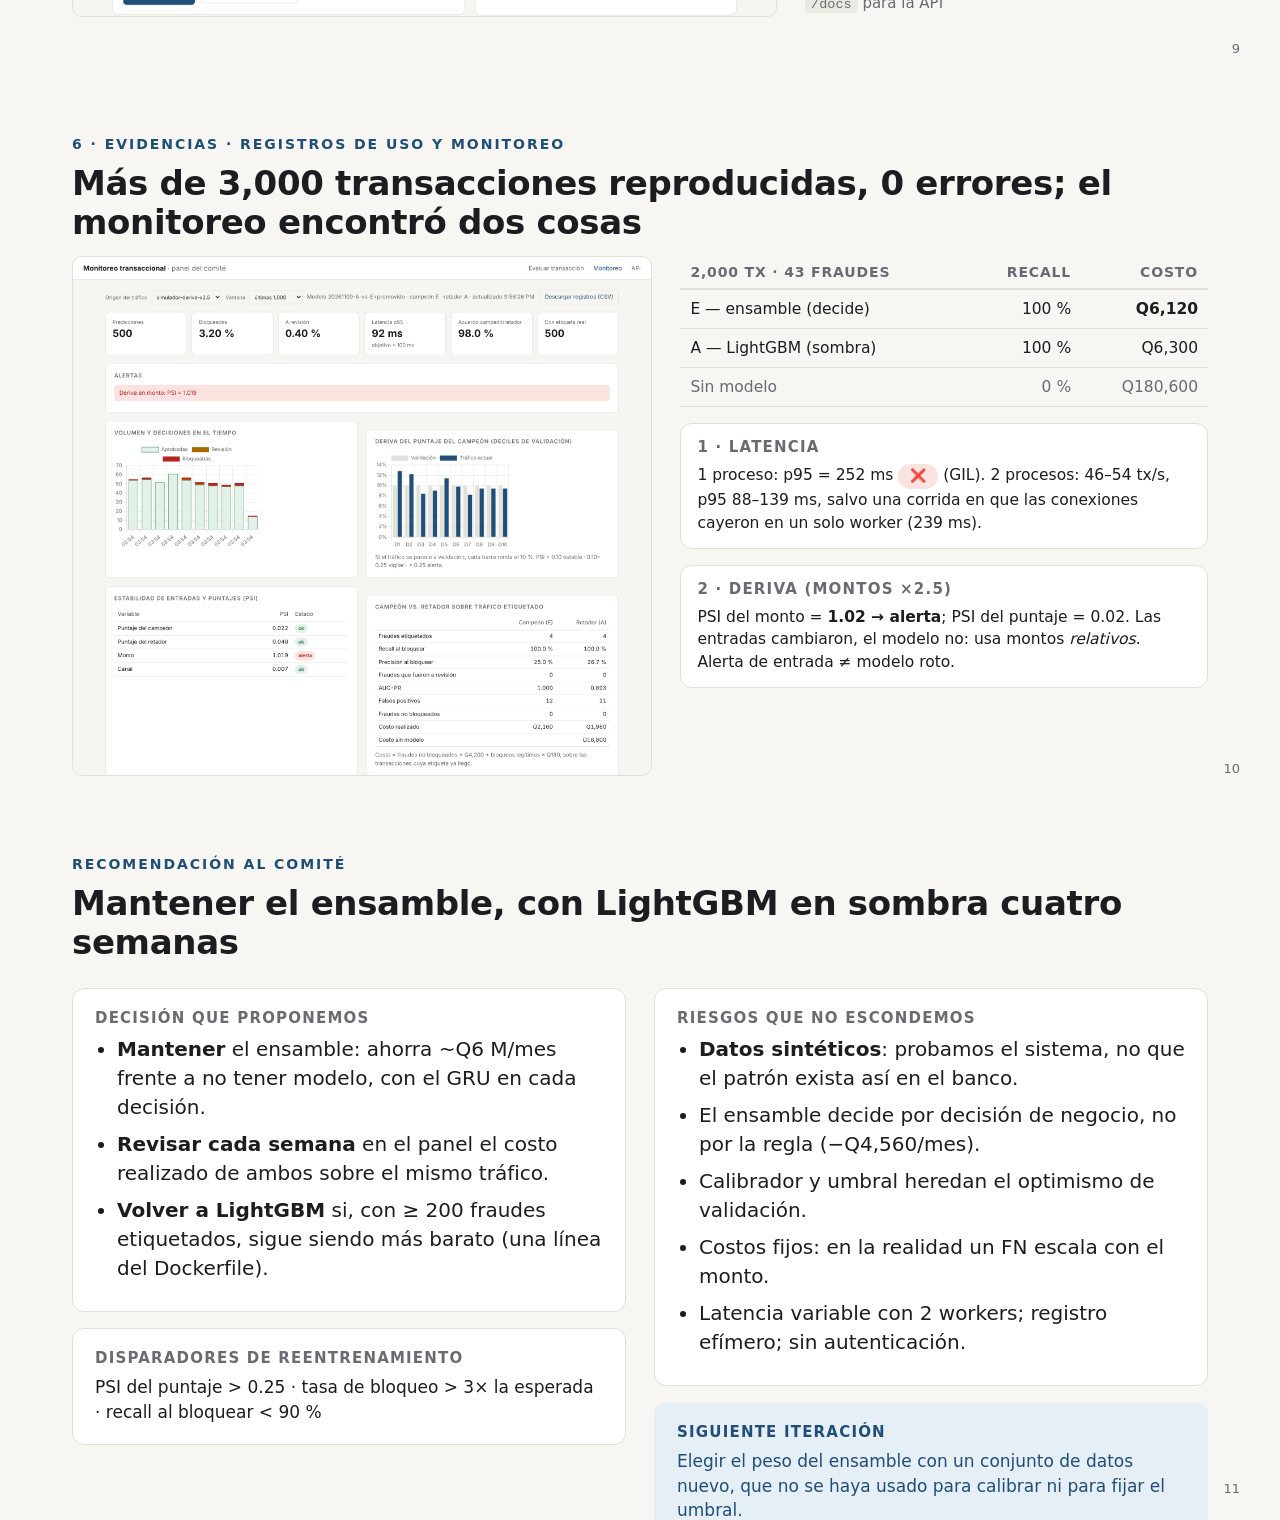
==== commit 5d6acdf6: "Ensamble LightGBM + GRU en producción por decisión de negocio - entrenar.py: ensamble E = 0.5·A + 0." ====
--- a/docs/presentacion.html
+++ b/docs/presentacion.html
@@ -26,7 +26,7 @@
 table { border-collapse:collapse; width:100%; font-size:18px; }
 th { text-align:left; color:var(--muted); font-weight:600; font-size:14px; text-transform:uppercase; letter-spacing:.06em; padding:8px 10px; border-bottom:2px solid var(--line); }
 td { padding:10px; border-bottom:1px solid var(--line); font-variant-numeric:tabular-nums; }
-td.r, th.r { text-align:right; }
+td.r, th.r { text-align:right; white-space:nowrap; }
 .pill { display:inline-block; padding:3px 12px; border-radius:99px; font-weight:700; font-size:16px; }
 .ok { background:var(--oks); color:var(--ok); } .bad { background:var(--bads); color:var(--bad); } .warn { background:var(--warns); color:var(--warn); }
 .acc { background:var(--acc2); color:var(--acc); }
@@ -50,7 +50,7 @@
 <section class="s tit" style="justify-content:center">
   <div class="k">Proyecto Final · Deep Learning y Sistemas Inteligentes 2026 · UVG</div>
   <h1 style="font-size:58px;max-width:1000px">¿Mantenemos este modelo<br>en producción?</h1>
-  <p class="mut" style="font-size:24px;margin-top:22px">Monitoreo transaccional del Banco del Altiplano: API de riesgo de fraude con campeón y retador</p>
+  <p class="mut" style="font-size:24px;margin-top:22px">Monitoreo transaccional del Banco del Altiplano: un ensamble LightGBM + GRU decide, con LightGBM solo en sombra</p>
   <p style="margin-top:46px;font-size:20px">Andrés Mazariegos · June Herrera · <i>[Integrante 3]</i></p>
   <p class="mut" style="font-size:17px;margin-top:6px">Modelo de origen: Proyecto 1 · Prof. Kevin Recinos · noviembre 2026</p>
 </section>
@@ -70,9 +70,9 @@
         <h3>La decisión que depende del modelo</h3>
         <table>
           <tr><th>Probabilidad calibrada</th><th>Acción</th><th>Quién</th></tr>
-          <tr><td>≥ 1.6 %</td><td><span class="pill bad">Bloquear</span></td><td>automático</td></tr>
-          <tr><td>0.23 % – 1.6 %</td><td><span class="pill warn">Revisar</span></td><td>analista (≤ 1 % del tráfico)</td></tr>
-          <tr><td>&lt; 0.23 %</td><td><span class="pill ok">Aprobar</span></td><td>automático</td></tr>
+          <tr><td>≥ 2.2 %</td><td><span class="pill bad">Bloquear</span></td><td>automático</td></tr>
+          <tr><td>0.91 % – 2.2 %</td><td><span class="pill warn">Revisar</span></td><td>analista (≤ 1 % del tráfico)</td></tr>
+          <tr><td>&lt; 0.91 %</td><td><span class="pill ok">Aprobar</span></td><td>automático</td></tr>
         </table>
       </div>
       <div class="card"><h3>Usuarios</h3>
@@ -97,6 +97,7 @@
         <tr><td>Reentrenar K = 3, paquete de producción</td><td>8 nov</td><td>J. Herrera</td></tr>
         <tr><td>API, demo, registro, monitoreo</td><td>8 nov</td><td>A. Mazariegos</td></tr>
         <tr><td>Pruebas de contrato y paridad</td><td>8 nov</td><td><i>Integrante 3</i></td></tr>
+        <tr><td>H3 (ensamble) y decisión de producción</td><td>8 nov 21:41</td><td>Trío</td></tr>
         <tr><td>Despliegue y tráfico de prueba</td><td>9 nov</td><td><i>Integrante 3</i> · J. Herrera</td></tr>
         <tr><td>Monitoreo y versión final</td><td>≤ 15 nov</td><td>Trío</td></tr>
       </table>
@@ -113,7 +114,7 @@
 <!-- 4 -->
 <section class="s">
   <div class="k">3 · Modelo planteado</div>
-  <h2>Del Proyecto 1 conservamos todo y cambiamos una sola cosa: K = 20 → 3</h2>
+  <h2>Del Proyecto 1: K = 20 → 3, y después un ensamble con LightGBM</h2>
   <div class="row">
     <div class="col">
       <div class="card"><h3>Lo que dijo el Proyecto 1 de sí mismo</h3>
@@ -123,12 +124,12 @@
     </div>
     <div class="col">
       <div class="card" style="font-size:16px;line-height:1.5">
-        <h3>Retador — C_K3 (Deep Learning)</h3>
-        <p style="font-size:16px">últimas 3 transacciones → 7 numéricas + embeddings (rubro 8, canal 4, comercio 16) → <b>GRU 64</b> con máscara → dropout 0.3 → ⊕ 30 agregados → Dense 32 → sigmoide <span class="mut">· 27,457 parámetros</span></p>
-        <h3 style="margin-top:14px">Línea base — A</h3>
-        <p style="font-size:16px">LightGBM sobre 30 agregados causales, ciegos al orden</p>
+        <h3>Servido — ensamble E = 0.5 · A + 0.5 · C_K3</h3>
+        <p style="font-size:16px"><b>C_K3 (Deep Learning):</b> últimas 3 transacciones → 7 numéricas + embeddings (rubro, canal, comercio) → <b>GRU 64</b> con máscara → ⊕ 30 agregados → Dense 32 → sigmoide <span class="mut">· 27,457 parámetros</span></p>
+        <p style="font-size:16px;margin-top:8px"><b>A:</b> LightGBM sobre 30 agregados causales, ciegos al orden</p>
+        <p style="font-size:15px;margin-top:8px" class="mut">Peso 0.5 fijado antes de calcular nada. Se calibra el promedio.</p>
       </div>
-      <div class="card"><h3>Lo que NO cambió</h3><p style="font-size:17px">Datos, partición, features, semillas (7, 13, 29), hiperparámetros. Si algo mejora, es por K.</p></div>
+      <div class="card"><h3>Por qué combinarlos</h3><p style="font-size:17px">A no puede ver el orden; el GRU sí lo usa. Si fallan en casos distintos, el promedio corrige parte de cada uno.</p></div>
     </div>
   </div>
   <div class="n">4</div>
@@ -137,7 +138,7 @@
 <!-- 5 -->
 <section class="s">
   <div class="k">4 · Validación de hipótesis</div>
-  <h2>H1 se cumple; H2 no. Lo importante: el GRU dejó de depender de la suerte</h2>
+  <h2>H1 se cumple; H2 y H3 no. El GRU dejó de depender de la suerte</h2>
   <div class="row">
     <div class="col" style="flex:1.3">
       <p class="mut" style="font-size:15px;margin-bottom:4px">AUC-PR de validación, media de 3 semillas (barra) ± desviación</p>
@@ -147,8 +148,9 @@
         <span><b>B · GRU K=3</b></span><div><div class="bar" style="width:74.6%">0.746</div></div><span class="mut">± 0.002</span>
         <span>C · híbrido K=20</span><div><div class="bar g" style="width:69.4%">0.694</div></div><span class="mut">± 0.031</span>
         <span><b>C · híbrido K=3</b></span><div><div class="bar" style="width:78.2%">0.782</div></div><span class="mut">± 0.005</span>
+        <span><b>E · ensamble</b></span><div><div class="bar" style="width:83.6%;background:#1b3a5c">0.836</div></div><span class="mut">± 0.003</span>
       </div>
-      <p class="mut" style="font-size:15px;margin-top:18px">Hipótesis registradas 02:26 UTC; entrenamiento inició 02:28 UTC y guardó el SHA-256 del archivo de hipótesis.</p>
+      <p class="mut" style="font-size:15px;margin-top:18px">H1 y H2 registradas antes de entrenar (02:26 UTC). H3 registrada en su propio commit antes de calcular el ensamble (03:41 UTC). El entrenamiento guarda el SHA-256 del archivo.</p>
     </div>
     <div class="col">
       <div class="card"><h3>H1 · GRU K=3 &gt; GRU K=20</h3>
@@ -157,8 +159,10 @@
       <div class="card"><h3>H2 · Híbrido K=3 ≥ LightGBM</h3>
         <p style="font-size:16px">Criterio: media ≥ A − 0.005</p>
         <p style="font-size:18px;margin-top:6px">−0.051 &nbsp;<span class="pill bad">No se cumple</span></p></div>
-      <div class="card"><h3>Permutación (falsificación)</h3>
-        <p style="font-size:16px">Barajar la ventana: 0.786 → 0.661. El GRU <b>sí</b> usa el orden.</p></div>
+      <div class="card"><h3>H3 · Ensamble no peor que A</h3>
+        <p style="font-size:16px">Criterio: AUC-PR ≥ A <b>y</b> costo ≤ A</p>
+        <p style="font-size:18px;margin-top:6px">+0.0035 AUC-PR, pero Q281,720 vs Q270,560 &nbsp;<span class="pill bad">No</span></p></div>
+      <p class="mut" style="font-size:15px">Permutación: barajar la ventana del GRU baja su AUC-PR de 0.786 a 0.661 → <b>sí</b> usa el orden.</p>
     </div>
   </div>
   <div class="n">5</div>
@@ -166,23 +170,27 @@
 
 <!-- 6 -->
 <section class="s">
-  <div class="k">4 · Regla de decisión (congelada) y prueba, evaluada una vez</div>
-  <h2>LightGBM decide; el GRU híbrido corre en sombra sobre el mismo tráfico</h2>
-  <div class="row">
-    <div class="col" style="flex:1.5">
-      <table>
-        <tr><th>Prueba · 13 días · 703 fraudes</th><th class="r">AUC-PR</th><th class="r">Recall</th><th class="r">Costo</th><th class="r">Ahorro / mes</th></tr>
-        <tr><td><b>A — campeón</b></td><td class="r"><b>0.857</b></td><td class="r">97.7 %</td><td class="r"><b>Q261 k</b></td><td class="r"><b>Q6.02 M</b></td></tr>
-        <tr><td>C_K3 — retador</td><td class="r">0.789</td><td class="r">94.2 %</td><td class="r">Q365 k</td><td class="r">Q5.79 M</td></tr>
+  <div class="k">4 · Regla técnica vs. decisión de negocio · prueba evaluada una vez</div>
+  <h2>Por la regla gana LightGBM por poco; decidimos que el ensamble decida</h2>
+  <div class="row">
+    <div class="col" style="flex:1.45">
+      <table style="font-size:16.5px">
+        <tr><th>Prueba (13 días, 703 fraudes)</th><th class="r">AUC-PR</th><th class="r">Recall</th><th class="r">Costo</th><th class="r">Ahorro / mes</th></tr>
+        <tr><td><b>E — ensamble (decide)</b></td><td class="r">0.853</td><td class="r">97.6 %</td><td class="r">Q263 k</td><td class="r"><b>Q6.01 M</b></td></tr>
+        <tr><td>A — LightGBM (sombra)</td><td class="r">0.857</td><td class="r">97.7 %</td><td class="r">Q261 k</td><td class="r">Q6.02 M</td></tr>
+        <tr><td>C_K3 — GRU solo</td><td class="r">0.789</td><td class="r">94.2 %</td><td class="r">Q365 k</td><td class="r">Q5.79 M</td></tr>
         <tr><td class="mut">Sin modelo</td><td class="r mut">—</td><td class="r mut">0 %</td><td class="r mut">Q2.95 M</td><td class="r mut">—</td></tr>
       </table>
-      <p class="mut" style="font-size:16px;margin-top:16px">El orden de la tabla es el mismo que en validación: test confirmó la decisión, no la tomó.</p>
-    </div>
-    <div class="col">
-      <div class="card"><h3>Por qué sombra y no reemplazo</h3>
-        <p style="font-size:17px">Ningún secuencial superó a A. Pero el retador ve exactamente lo mismo que el campeón, su decisión se registra y no se ejecuta: el comité puede compararlos en tráfico real sin arriesgar un quetzal.</p></div>
-      <div class="card acc" style="border-color:transparent"><h3 style="color:var(--acc)">Si el comité decide promoverlo</h3>
-        <p style="font-size:17px">Se reinicia con <code>PROMOVER_RETADOR=1</code>. Sin reentrenar: cada modelo conserva su calibrador y su umbral.</p></div>
+      <div class="card" style="margin-top:18px"><h3>El costo de la decisión, dicho en voz alta</h3>
+        <p style="font-size:19px">El ensamble cuesta <b>Q4,560 más al mes</b> que LightGBM solo: el <b>0.08 %</b> del ahorro. Es el precio de que el Deep Learning participe en cada decisión.</p></div>
+    </div>
+    <div class="col">
+      <div class="card"><h3>Regla técnica (congelada)</h3>
+        <p style="font-size:17px">H3 pedía AUC-PR <i>y</i> costo. Falla el costo → <b>decide A</b>. Los artefactos lo reflejan así y no se tocaron.</p></div>
+      <div class="card acc" style="border-color:transparent"><h3 style="color:var(--acc)">Decisión de negocio · DECISION.md</h3>
+        <p style="font-size:17px">Promover E con una línea del Dockerfile: <code>PROMOVER_RETADOR=1</code>. Sin reentrenar; reversible quitando la línea.</p></div>
+      <div class="card"><h3>Por qué A sigue corriendo</h3>
+        <p style="font-size:17px">En sombra, para que el panel diga con tráfico real si la decisión se sostiene.</p></div>
     </div>
   </div>
   <div class="n">6</div>
@@ -194,12 +202,12 @@
   <h2>Datos → entrenamiento → servicio → monitoreo</h2>
   <div class="flow">
     <div class="box"><b>Datos</b>Generador P1 (semilla fija) · partición temporal train / val / test</div><div class="arr">→</div>
-    <div class="box"><b>Entrenamiento</b>Features del P1 · LightGBM ×3 · GRU ×3 · regla congelada · calibración + u* en val · ~10 min CPU</div><div class="arr">→</div>
+    <div class="box"><b>Entrenamiento</b>Features del P1 · LightGBM ×3 · GRU ×3 · ensamble · regla congelada · calibración + u* en val · ~10 min CPU</div><div class="arr">→</div>
     <div class="box"><b>Artefactos</b>modelos · scalers · vocabularios · umbrales · referencia PSI · metadata con hash de hipótesis</div>
   </div>
   <div style="text-align:center;font-size:26px;color:var(--muted);margin:6px 0">↓</div>
   <div class="flow">
-    <div class="box" style="flex:1.4"><b>Servicio · Docker en Hugging Face Spaces</b>FastAPI + Uvicorn (2 procesos) · <code>POST /predecir</code> · campeón decide, retador en sombra · motivos SHAP para el analista · validación de entradas (422)</div><div class="arr">→</div>
+    <div class="box" style="flex:1.4"><b>Servicio · Docker en Hugging Face Spaces</b>FastAPI + Uvicorn (2 procesos) · <code>POST /predecir</code> · <b>ensamble decide</b>, LightGBM en sombra · puntaje por componente + motivos SHAP · validación de entradas (422)</div><div class="arr">→</div>
     <div class="box"><b>Registro</b>SQLite: cada predicción + etiqueta que llega después (<code>/retroalimentacion</code>)</div><div class="arr">→</div>
     <div class="box"><b>Monitoreo</b><code>/monitor</code>: latencia, PSI de puntaje y entradas en ventana móvil, costo real de campeón vs. retador</div>
   </div>
@@ -213,17 +221,17 @@
 <!-- 8 -->
 <section class="s">
   <div class="k">6 · Evidencias · ¿calcula lo mismo que en el entrenamiento?</div>
-  <h2>75 pruebas automáticas; la más importante atrapó un bug antes de desplegar</h2>
+  <h2>76 pruebas automáticas; la más importante atrapó un bug antes de desplegar</h2>
   <div class="row">
     <div class="col">
       <div class="card"><h3>Paridad entrenamiento ↔ servicio</h3>
-        <p style="font-size:18px">40 transacciones reales del periodo de prueba (15 fraudes), puntuadas por el pipeline por lotes y por la API. Diferencia máxima permitida: <b>0.00001</b>, en ambos modelos.</p>
+        <p style="font-size:18px">40 transacciones reales del periodo de prueba (15 fraudes), puntuadas por el pipeline por lotes y por la API. Diferencia máxima permitida: <b>0.00001</b>, para el ensamble y para LightGBM.</p>
         <p style="font-size:18px;margin-top:10px">Primera corrida: <span class="pill bad">falló</span> — timestamps con y sin microsegundos se parseaban con un solo formato. Corregido: <span class="pill ok">pasa</span></p></div>
       <div class="card"><h3>Historia recortada</h3><p style="font-size:17px">Mandar toda la historia o solo 7 días da el mismo puntaje → el contrato de 7 días es suficiente.</p></div>
     </div>
     <div class="col">
       <div class="card"><h3>Contrato de la API</h3>
-        <ul style="font-size:17px"><li>Decisión siempre coherente con los umbrales</li><li>422 ante canal, rubro, monto o fecha inválidos</li><li>422 si la transacción es anterior a su historia</li><li>Retroalimentación, exportación CSV, borrado protegido</li></ul></div>
+        <ul style="font-size:17px"><li>Decisión siempre coherente con los umbrales</li><li>422 ante canal, rubro, monto o fecha inválidos</li><li>422 si la transacción es anterior a su historia</li><li>Retroalimentación, exportación CSV, promoción de roles</li></ul></div>
       <div class="card"><h3>Monitoreo</h3><p style="font-size:17px">El PSI calla con tráfico estable y alerta con montos inflados o un canal nuevo.</p></div>
     </div>
   </div>
@@ -237,9 +245,9 @@
   <div class="row">
     <div class="col" style="flex:1.75"><img class="cap" src="../evidencias/demo_sondeo_y_golpe.png" style="height:520px"></div>
     <div class="col">
-      <div class="card"><h3>Lo que ve el analista</h3><p style="font-size:17px">Varias compras pequeñas en línea en 20 minutos (Q8, Q28, Q29, Q85…) y, una hora después, Q2,509 en una gasolinera. Riesgo 53 % → <b>Bloquear</b>.</p></div>
-      <div class="card"><h3>Por qué</h3><p style="font-size:17px">Monto 28× su media de 7 días · 3 transacciones en la última hora.</p></div>
-      <div class="card"><h3>Retador</h3><p style="font-size:17px">32 % → también bloquearía.</p></div>
+      <div class="card"><h3>Lo que ve el analista</h3><p style="font-size:17px">Varias compras pequeñas en línea en 20 minutos (Q8, Q28, Q29, Q85…) y, una hora después, Q2,509 en una gasolinera. Riesgo 58 % → <b>Bloquear</b>.</p></div>
+      <div class="card"><h3>Por qué</h3><p style="font-size:17px">LightGBM 0.989 y GRU 0.987: ambas mitades lo ven. Monto 28× su media de 7 días · 3 transacciones en la última hora.</p></div>
+      <div class="card"><h3>LightGBM en sombra</h3><p style="font-size:17px">53 % → también bloquearía.</p></div>
       <p class="mut" style="font-size:15px">URL: <i>&lt;usuario&gt;-monitoreo-transaccional.hf.space</i> · <code>/docs</code> para la API</p>
     </div>
   </div>
@@ -249,18 +257,18 @@
 <!-- 10 -->
 <section class="s" style="padding-bottom:30px">
   <div class="k">6 · Evidencias · registros de uso y monitoreo</div>
-  <h2 style="margin-bottom:14px">2,500 transacciones reproducidas: 0 errores, y el monitoreo encontró dos cosas</h2>
-  <div class="row">
-    <div class="col" style="flex:1.1"><img class="cap" src="../evidencias/monitor_deriva_ultimas500.png" style="height:520px"></div>
+  <h2 style="margin-bottom:14px">Más de 3,000 transacciones reproducidas, 0 errores; el monitoreo encontró dos cosas</h2>
+  <div class="row">
+    <div class="col" style="flex:1.1"><img class="cap" src="../evidencias/monitor_deriva.png" style="height:520px"></div>
     <div class="col">
       <table style="font-size:15.5px">
         <tr><th>2,000 tx · 43 fraudes</th><th class="r">Recall</th><th class="r">Costo</th></tr>
-        <tr><td>Campeón A</td><td class="r">100 %</td><td class="r"><b>Q6,300</b></td></tr>
-        <tr><td>Retador C_K3</td><td class="r">97.7 %</td><td class="r">Q9,780</td></tr>
+        <tr><td>E — ensamble (decide)</td><td class="r">100 %</td><td class="r"><b>Q6,120</b></td></tr>
+        <tr><td>A — LightGBM (sombra)</td><td class="r">100 %</td><td class="r">Q6,300</td></tr>
         <tr><td class="mut">Sin modelo</td><td class="r mut">0 %</td><td class="r mut">Q180,600</td></tr>
       </table>
-      <div class="card" style="padding:14px 16px"><h3>1 · Latencia</h3><p style="font-size:15.5px">Con 1 proceso y 4 clientes: p95 = 252 ms <span class="pill bad" style="font-size:13px">❌</span>. Causa: GIL de Python. Con 2 procesos: 45–51 tx/s, p95 95–139 ms.</p></div>
-      <div class="card" style="padding:14px 16px"><h3>2 · Deriva (montos ×2.5)</h3><p style="font-size:15.5px">PSI del monto = <b>1.02 → alerta</b>; PSI del puntaje = 0.05. Las entradas cambiaron, el modelo no: usa montos <i>relativos</i>. Alerta de entrada ≠ modelo roto.</p></div>
+      <div class="card" style="padding:14px 16px"><h3>1 · Latencia</h3><p style="font-size:15.5px">1 proceso: p95 = 252 ms <span class="pill bad" style="font-size:13px">❌</span> (GIL). 2 procesos: 46–54 tx/s, p95 88–139 ms, salvo una corrida en que las conexiones cayeron en un solo worker (239 ms).</p></div>
+      <div class="card" style="padding:14px 16px"><h3>2 · Deriva (montos ×2.5)</h3><p style="font-size:15.5px">PSI del monto = <b>1.02 → alerta</b>; PSI del puntaje = 0.02. Las entradas cambiaron, el modelo no: usa montos <i>relativos</i>. Alerta de entrada ≠ modelo roto.</p></div>
     </div>
   </div>
   <div class="n">10</div>
@@ -269,24 +277,25 @@
 <!-- 11 -->
 <section class="s">
   <div class="k">Recomendación al comité</div>
-  <h2>Mantener en producción, con el GRU en sombra cuatro semanas</h2>
+  <h2>Mantener el ensamble, con LightGBM en sombra cuatro semanas</h2>
   <div class="row">
     <div class="col">
       <div class="card"><h3>Decisión que proponemos</h3>
-        <ul style="font-size:18px"><li><b>Mantener</b> a LightGBM como campeón: ahorra ~Q6 M/mes frente a no tener modelo.</li>
-        <li><b>Mantener</b> el GRU híbrido K=3 en sombra y revisarlo cada semana en el panel.</li>
-        <li><b>Promover</b> al retador solo si, con ≥ 200 fraudes etiquetados, su costo realizado es menor que el del campeón.</li></ul></div>
+        <ul style="font-size:18px"><li><b>Mantener</b> el ensamble: ahorra ~Q6 M/mes frente a no tener modelo, con el GRU en cada decisión.</li>
+        <li><b>Revisar cada semana</b> en el panel el costo realizado de ambos sobre el mismo tráfico.</li>
+        <li><b>Volver a LightGBM</b> si, con ≥ 200 fraudes etiquetados, sigue siendo más barato (una línea del Dockerfile).</li></ul></div>
       <div class="card"><h3>Disparadores de reentrenamiento</h3>
         <p style="font-size:17px">PSI del puntaje &gt; 0.25 · tasa de bloqueo &gt; 3× la esperada · recall al bloquear &lt; 90 %</p></div>
     </div>
     <div class="col">
       <div class="card"><h3>Riesgos que no escondemos</h3>
         <ul style="font-size:17px"><li><b>Datos sintéticos</b>: probamos el sistema, no que el patrón exista así en el banco.</li>
+        <li>El ensamble decide por decisión de negocio, no por la regla (−Q4,560/mes).</li>
         <li>Calibrador y umbral heredan el optimismo de validación.</li>
         <li>Costos fijos: en la realidad un FN escala con el monto.</li>
-        <li>Registro efímero en el plan gratuito; sin autenticación en la API.</li></ul></div>
+        <li>Latencia variable con 2 workers; registro efímero; sin autenticación.</li></ul></div>
       <div class="card acc" style="border-color:transparent"><h3 style="color:var(--acc)">Siguiente iteración</h3>
-        <p style="font-size:17px">Ensamble de A y C_K3 (promedio de probabilidades calibradas), validado con el mismo protocolo.</p></div>
+        <p style="font-size:17px">Elegir el peso del ensamble con un conjunto de datos nuevo, que no se haya usado para calibrar ni para fijar el umbral.</p></div>
     </div>
   </div>
   <div class="n">11</div>
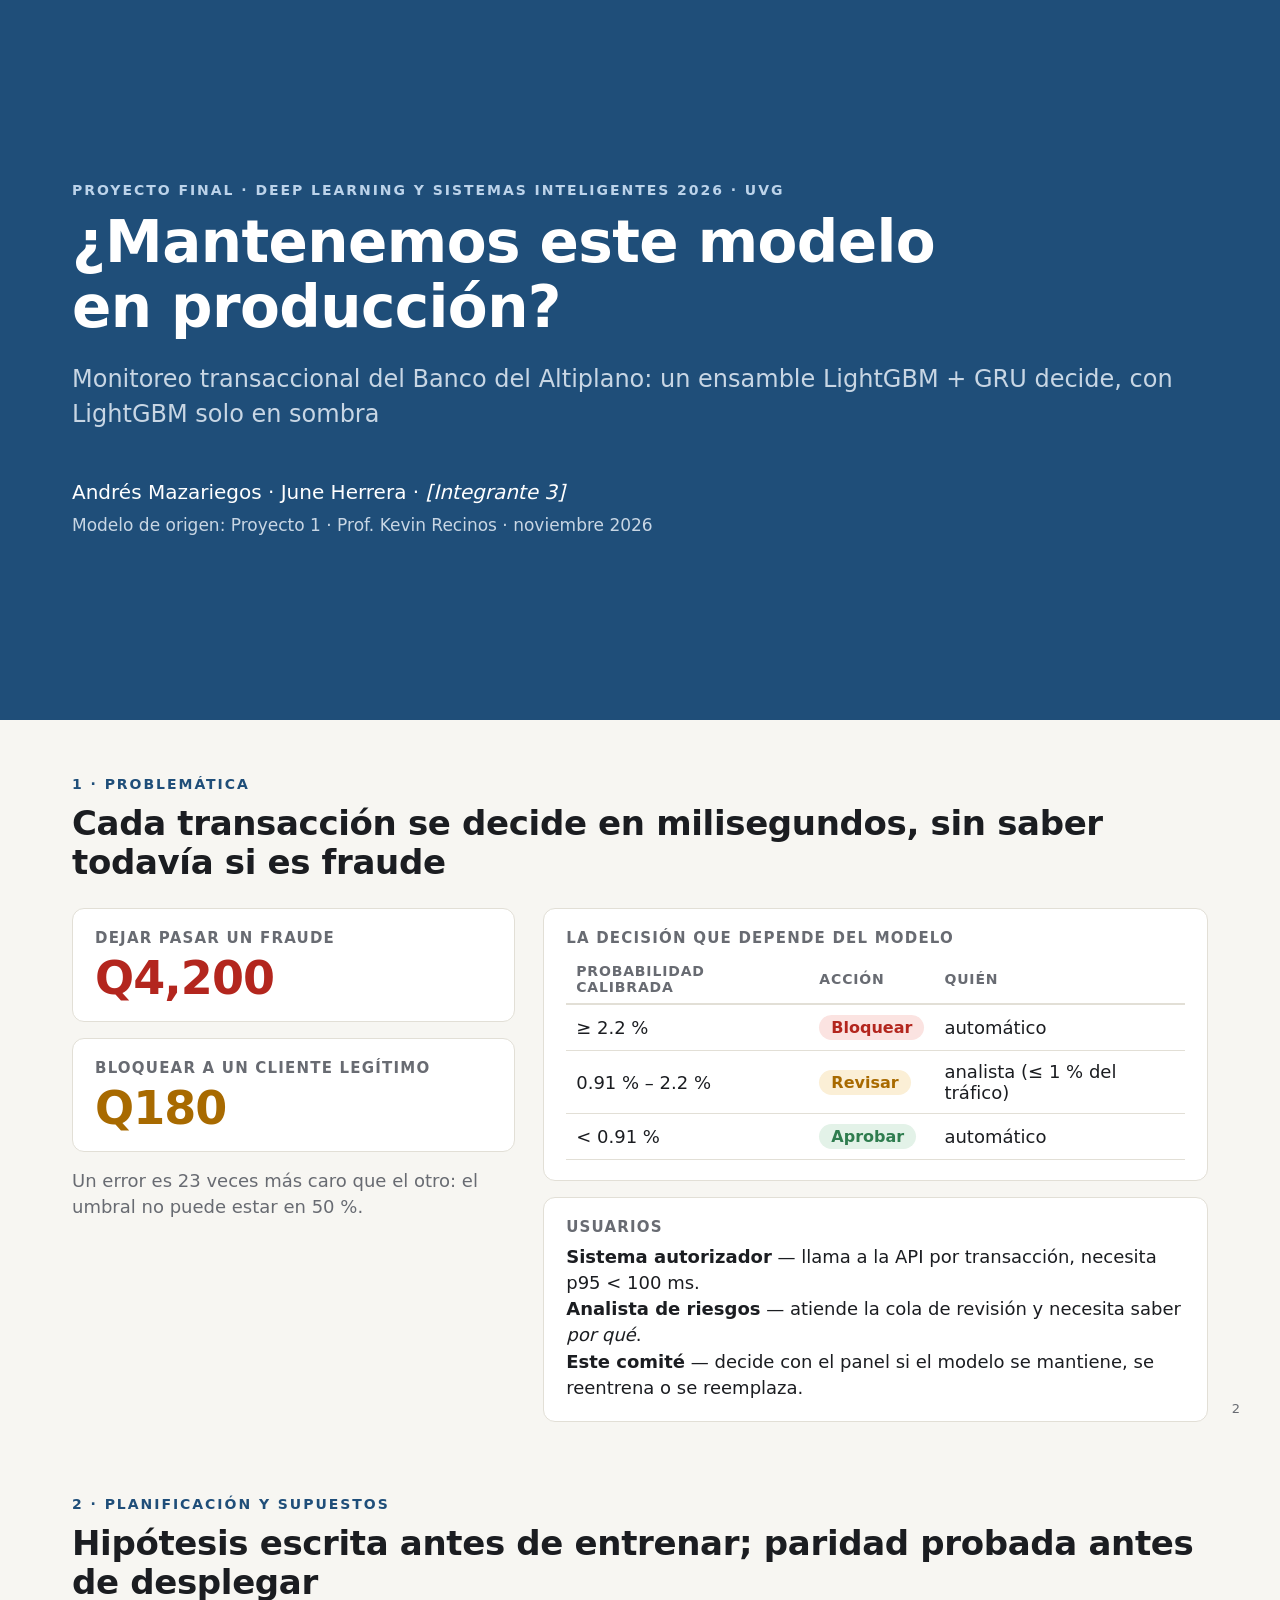
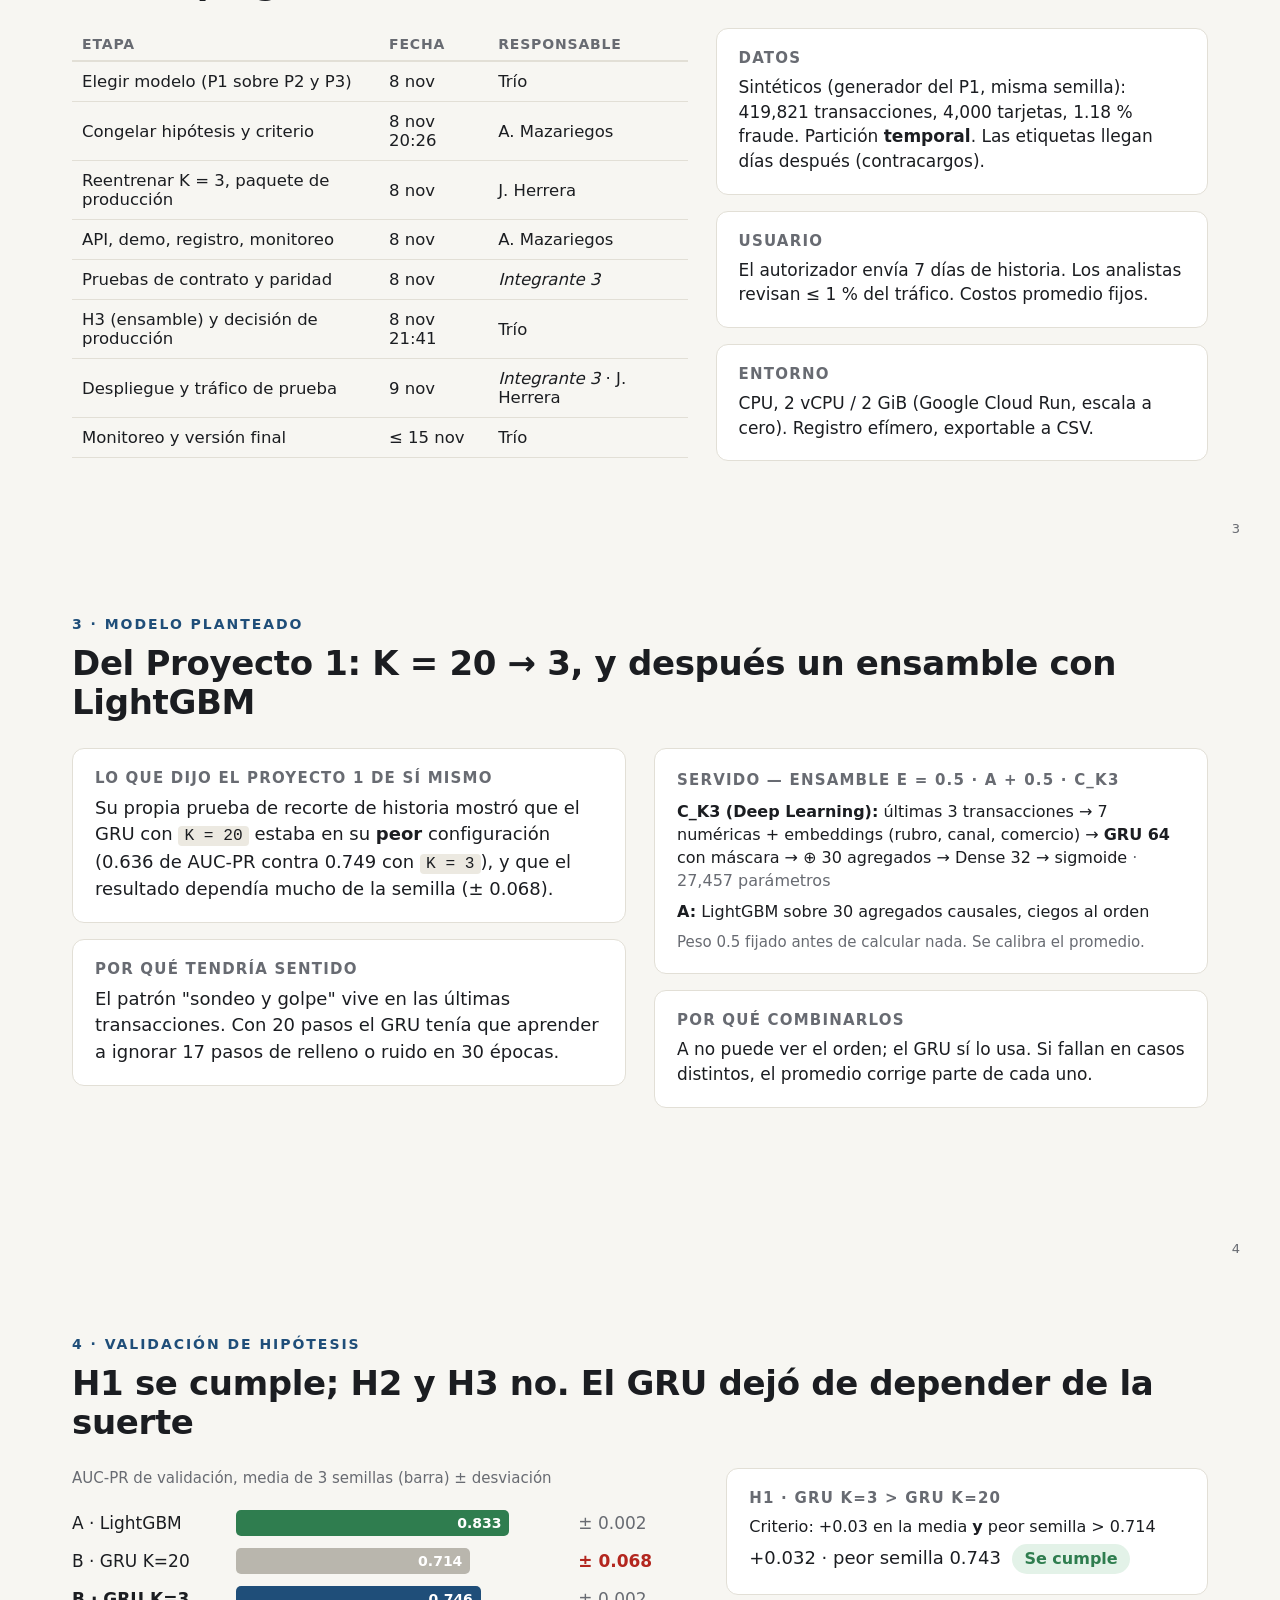
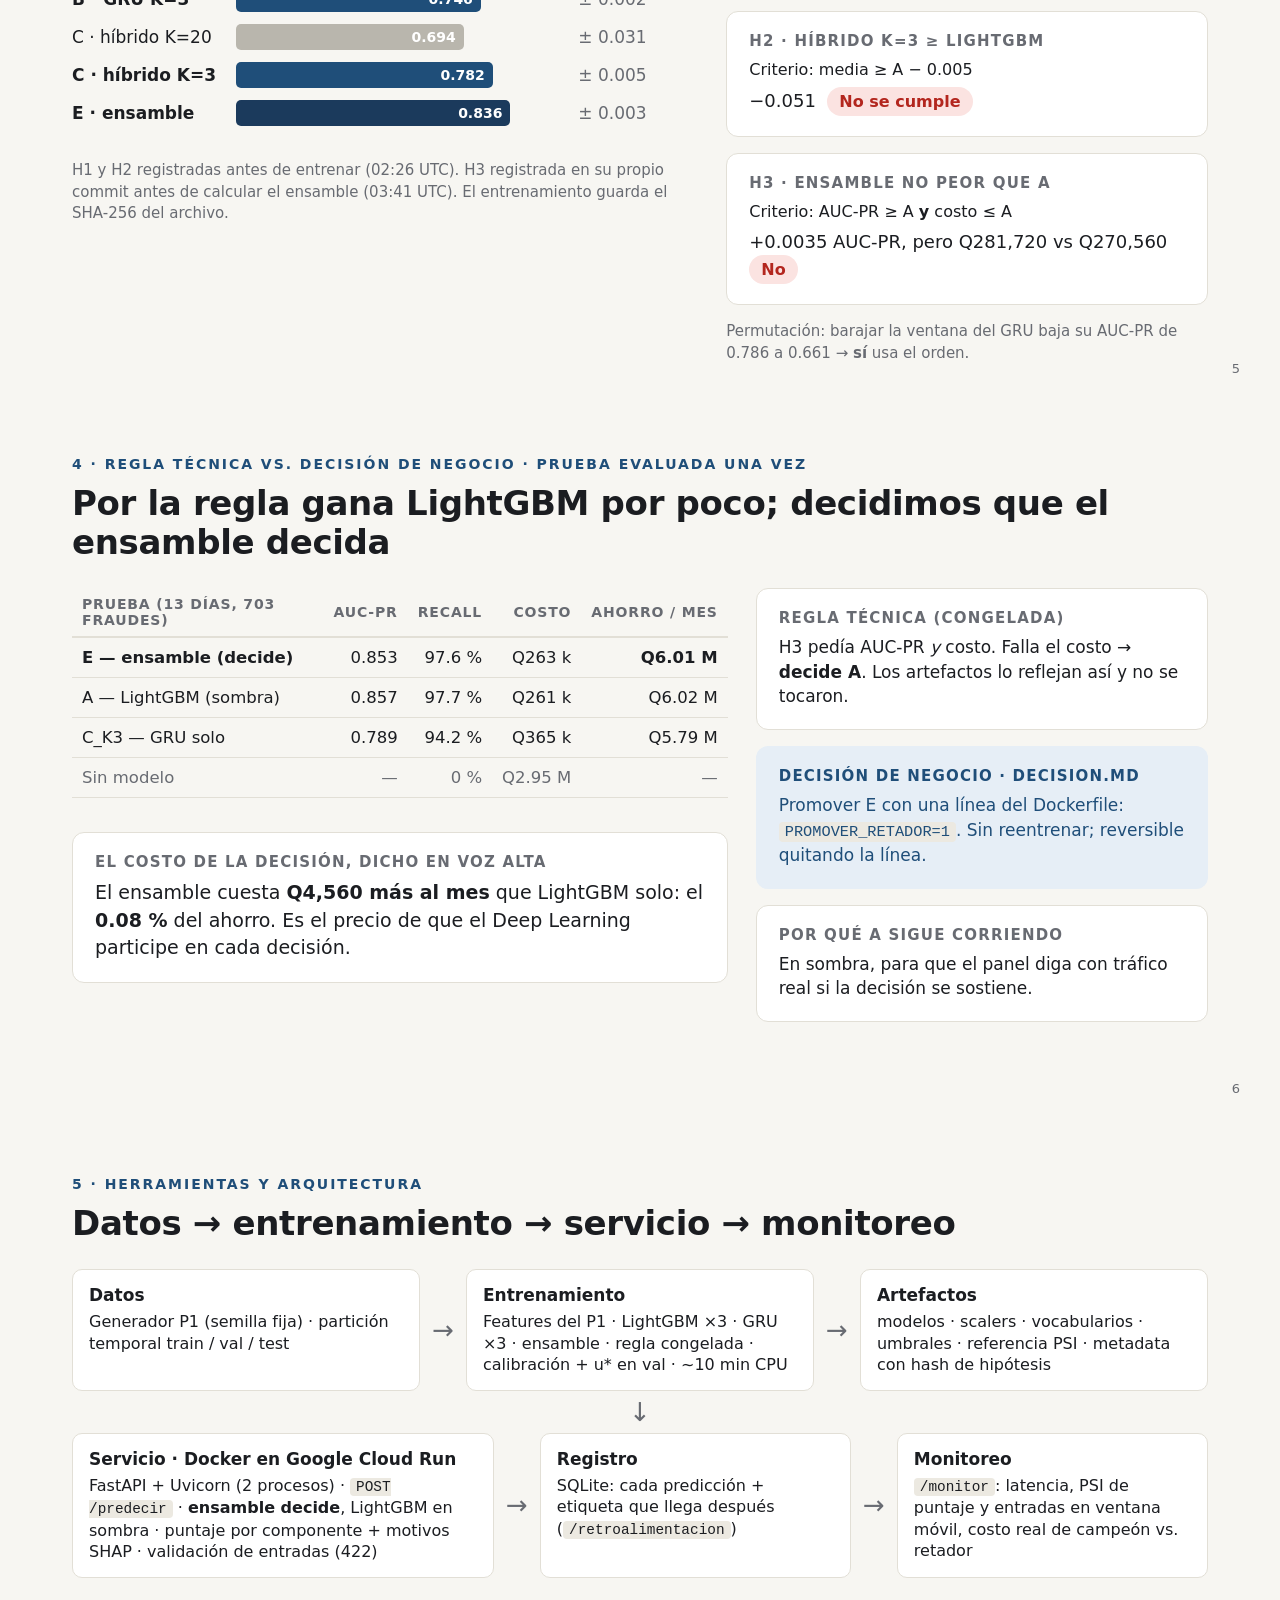
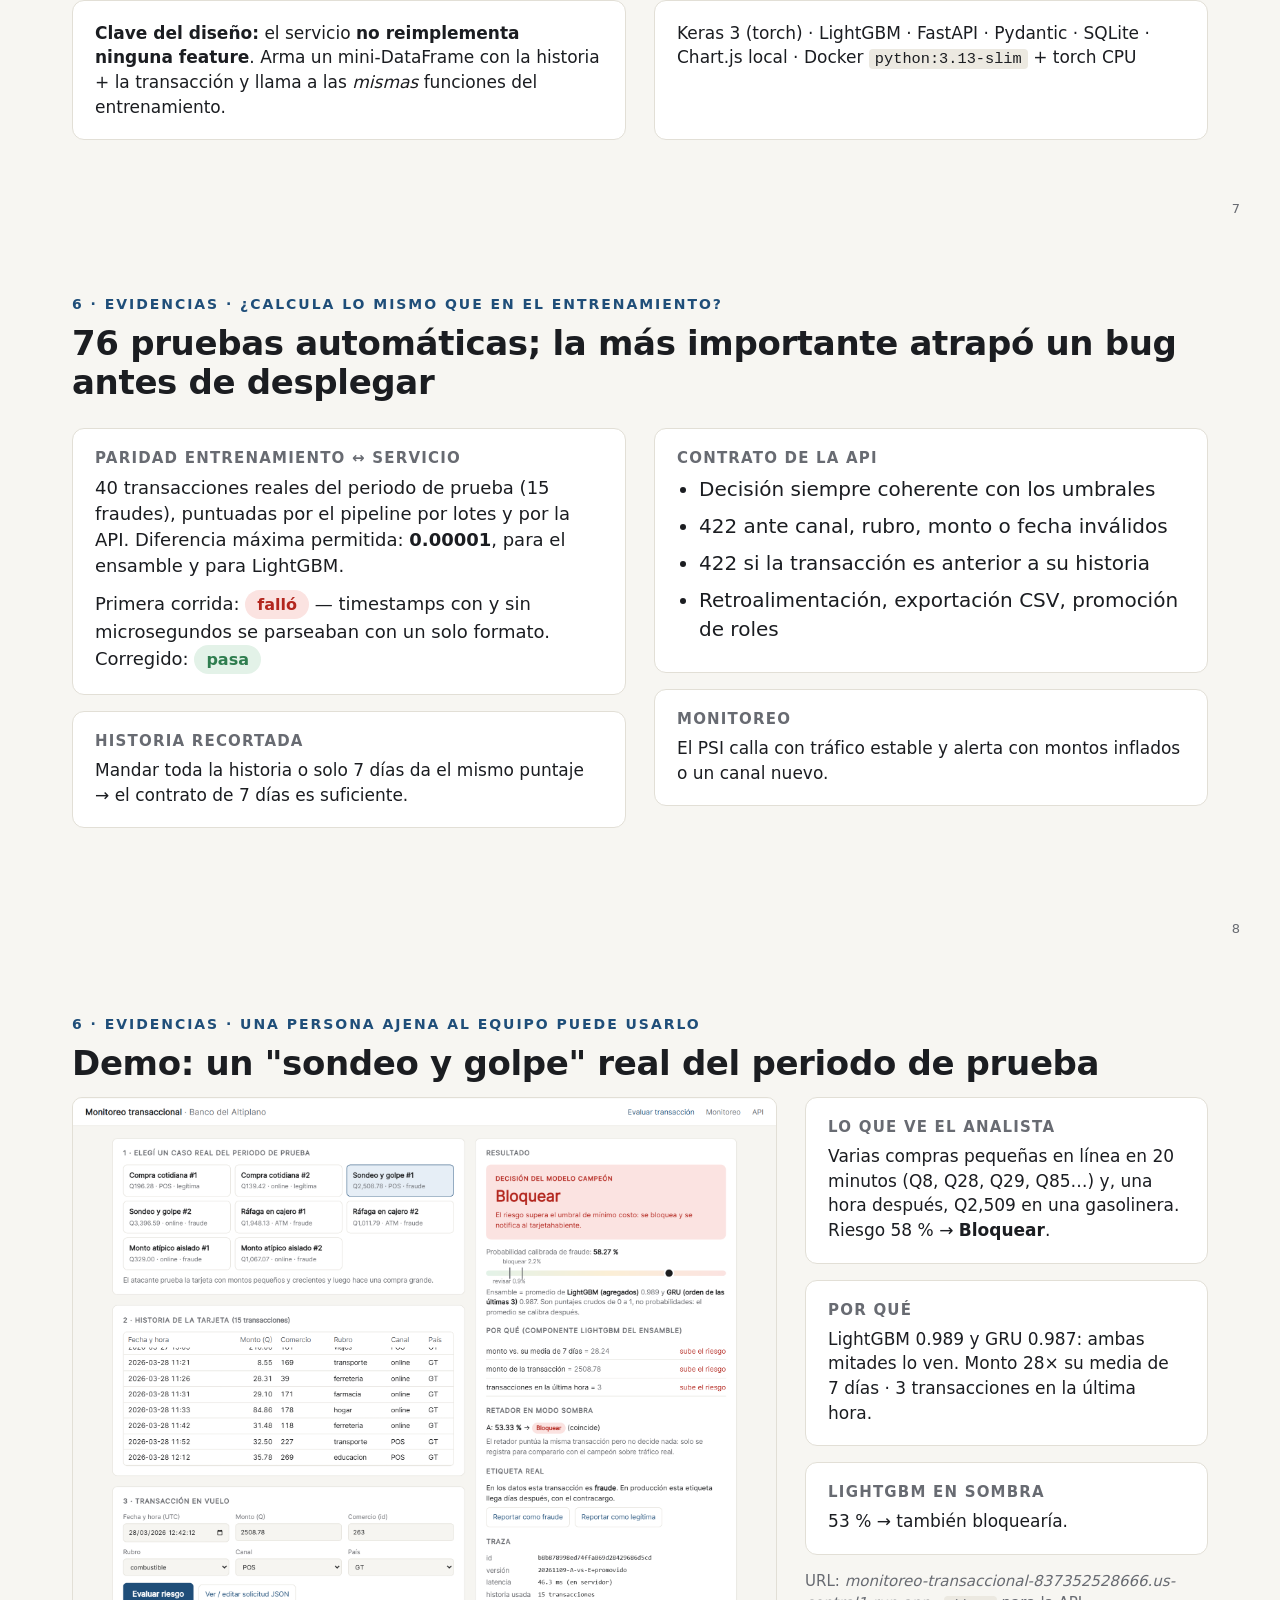
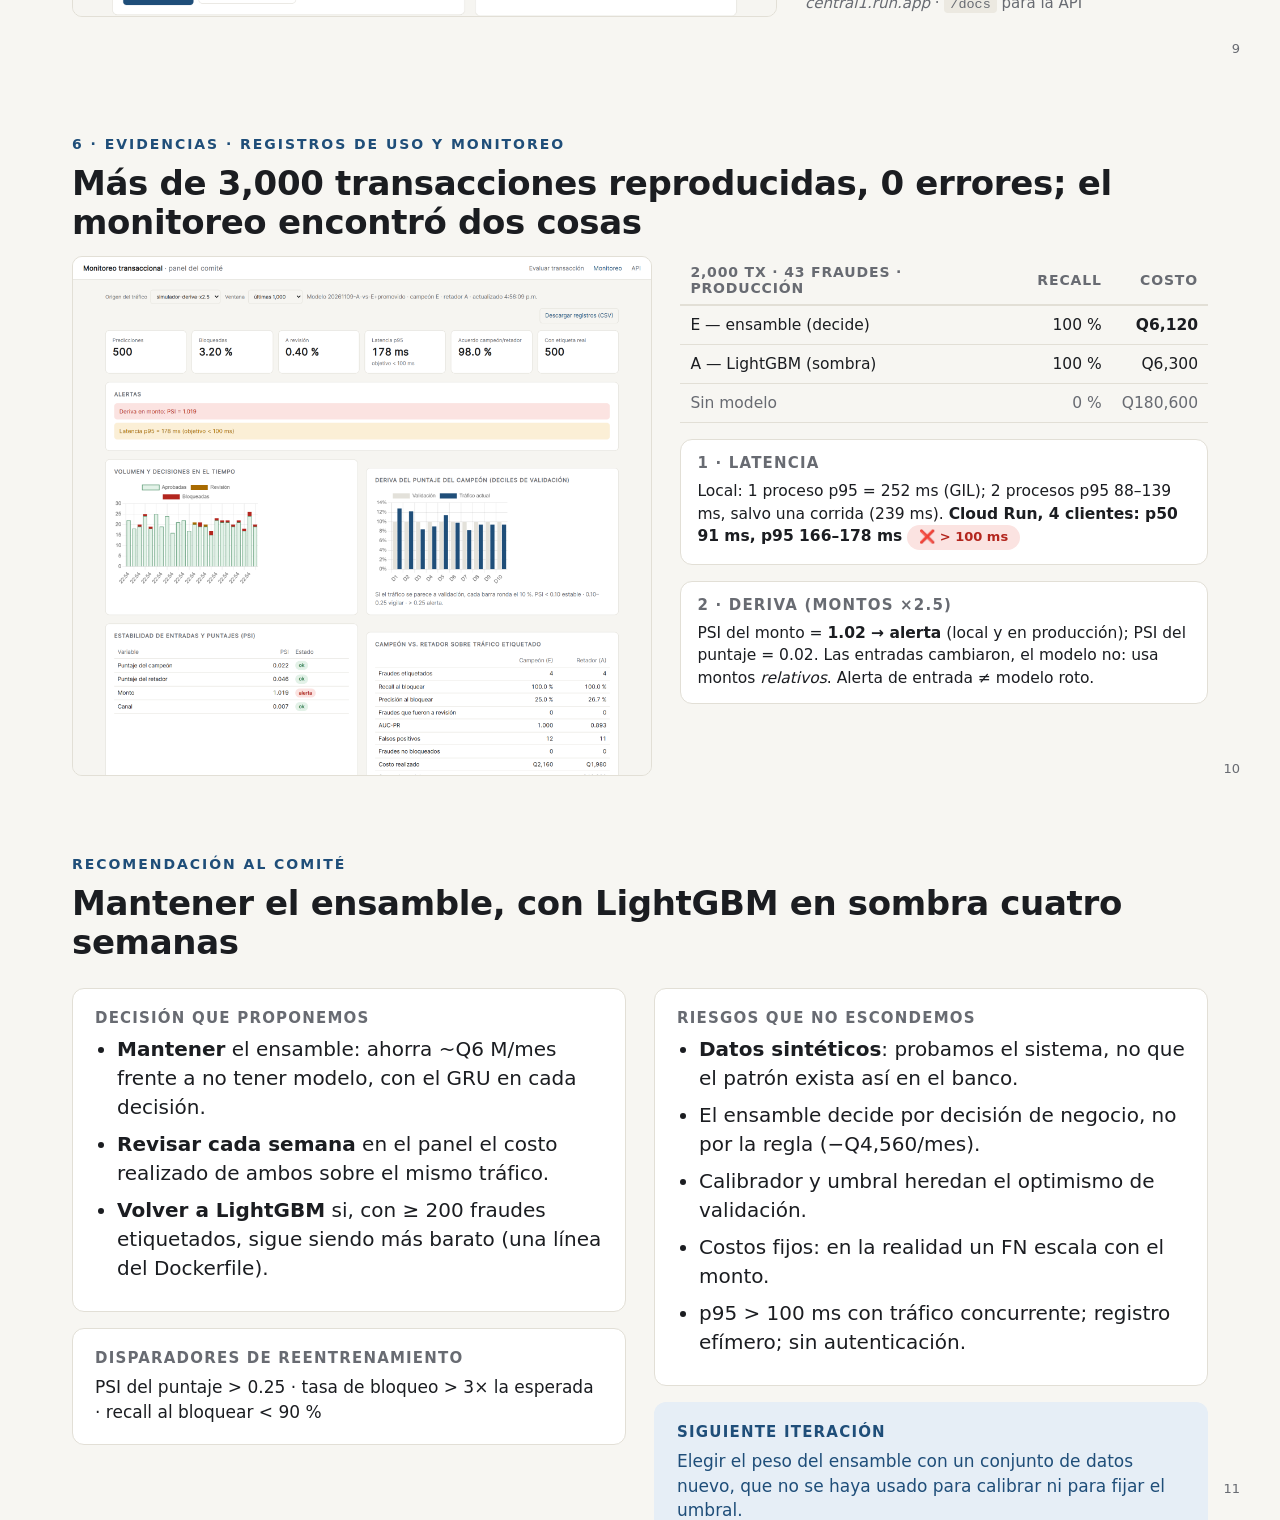
==== commit 1c3ef4fa: "README y presentación con la URL real y las cifras de producción - URL del servicio en Cloud Run en " ====
--- a/docs/presentacion.html
+++ b/docs/presentacion.html
@@ -105,7 +105,7 @@
     <div class="col">
       <div class="card"><h3>Datos</h3><p style="font-size:17px">Sintéticos (generador del P1, misma semilla): 419,821 transacciones, 4,000 tarjetas, 1.18 % fraude. Partición <b>temporal</b>. Las etiquetas llegan días después (contracargos).</p></div>
       <div class="card"><h3>Usuario</h3><p style="font-size:17px">El autorizador envía 7 días de historia. Los analistas revisan ≤ 1 % del tráfico. Costos promedio fijos.</p></div>
-      <div class="card"><h3>Entorno</h3><p style="font-size:17px">CPU, 2 vCPU (Hugging Face Spaces gratuito). Registro efímero, exportable a CSV.</p></div>
+      <div class="card"><h3>Entorno</h3><p style="font-size:17px">CPU, 2 vCPU / 2 GiB (Google Cloud Run, escala a cero). Registro efímero, exportable a CSV.</p></div>
     </div>
   </div>
   <div class="n">3</div>
@@ -207,11 +207,11 @@
   </div>
   <div style="text-align:center;font-size:26px;color:var(--muted);margin:6px 0">↓</div>
   <div class="flow">
-    <div class="box" style="flex:1.4"><b>Servicio · Docker en Hugging Face Spaces</b>FastAPI + Uvicorn (2 procesos) · <code>POST /predecir</code> · <b>ensamble decide</b>, LightGBM en sombra · puntaje por componente + motivos SHAP · validación de entradas (422)</div><div class="arr">→</div>
+    <div class="box" style="flex:1.4"><b>Servicio · Docker en Google Cloud Run</b>FastAPI + Uvicorn (2 procesos) · <code>POST /predecir</code> · <strong>ensamble decide</strong>, LightGBM en sombra · puntaje por componente + motivos SHAP · validación de entradas (422)</div><div class="arr">→</div>
     <div class="box"><b>Registro</b>SQLite: cada predicción + etiqueta que llega después (<code>/retroalimentacion</code>)</div><div class="arr">→</div>
     <div class="box"><b>Monitoreo</b><code>/monitor</code>: latencia, PSI de puntaje y entradas en ventana móvil, costo real de campeón vs. retador</div>
   </div>
-  <div class="row" style="margin-top:22px;flex:0">
+  <div class="row" style="margin-top:22px;flex:none">
     <div class="card" style="flex:1"><p style="font-size:17px"><b>Clave del diseño:</b> el servicio <b>no reimplementa ninguna feature</b>. Arma un mini-DataFrame con la historia + la transacción y llama a las <i>mismas</i> funciones del entrenamiento.</p></div>
     <div class="card" style="flex:1"><p style="font-size:17px">Keras 3 (torch) · LightGBM · FastAPI · Pydantic · SQLite · Chart.js local · Docker <code>python:3.13-slim</code> + torch CPU</p></div>
   </div>
@@ -248,7 +248,7 @@
       <div class="card"><h3>Lo que ve el analista</h3><p style="font-size:17px">Varias compras pequeñas en línea en 20 minutos (Q8, Q28, Q29, Q85…) y, una hora después, Q2,509 en una gasolinera. Riesgo 58 % → <b>Bloquear</b>.</p></div>
       <div class="card"><h3>Por qué</h3><p style="font-size:17px">LightGBM 0.989 y GRU 0.987: ambas mitades lo ven. Monto 28× su media de 7 días · 3 transacciones en la última hora.</p></div>
       <div class="card"><h3>LightGBM en sombra</h3><p style="font-size:17px">53 % → también bloquearía.</p></div>
-      <p class="mut" style="font-size:15px">URL: <i>&lt;usuario&gt;-monitoreo-transaccional.hf.space</i> · <code>/docs</code> para la API</p>
+      <p class="mut" style="font-size:15px">URL: <i>monitoreo-transaccional-837352528666<wbr>.us-central1.run.app</i> · <code>/docs</code> para la API</p>
     </div>
   </div>
   <div class="n">9</div>
@@ -262,13 +262,13 @@
     <div class="col" style="flex:1.1"><img class="cap" src="../evidencias/monitor_deriva.png" style="height:520px"></div>
     <div class="col">
       <table style="font-size:15.5px">
-        <tr><th>2,000 tx · 43 fraudes</th><th class="r">Recall</th><th class="r">Costo</th></tr>
+        <tr><th>2,000 tx · 43 fraudes · producción</th><th class="r">Recall</th><th class="r">Costo</th></tr>
         <tr><td>E — ensamble (decide)</td><td class="r">100 %</td><td class="r"><b>Q6,120</b></td></tr>
         <tr><td>A — LightGBM (sombra)</td><td class="r">100 %</td><td class="r">Q6,300</td></tr>
         <tr><td class="mut">Sin modelo</td><td class="r mut">0 %</td><td class="r mut">Q180,600</td></tr>
       </table>
-      <div class="card" style="padding:14px 16px"><h3>1 · Latencia</h3><p style="font-size:15.5px">1 proceso: p95 = 252 ms <span class="pill bad" style="font-size:13px">❌</span> (GIL). 2 procesos: 46–54 tx/s, p95 88–139 ms, salvo una corrida en que las conexiones cayeron en un solo worker (239 ms).</p></div>
-      <div class="card" style="padding:14px 16px"><h3>2 · Deriva (montos ×2.5)</h3><p style="font-size:15.5px">PSI del monto = <b>1.02 → alerta</b>; PSI del puntaje = 0.02. Las entradas cambiaron, el modelo no: usa montos <i>relativos</i>. Alerta de entrada ≠ modelo roto.</p></div>
+      <div class="card" style="padding:14px 16px"><h3>1 · Latencia</h3><p style="font-size:15.5px">Local: 1 proceso p95 = 252 ms (GIL); 2 procesos p95 88–139 ms, salvo una corrida (239 ms). <b>Cloud Run, 4 clientes: p50 91 ms, p95 166–178 ms</b> <span class="pill bad" style="font-size:13px">❌ &gt; 100 ms</span></p></div>
+      <div class="card" style="padding:14px 16px"><h3>2 · Deriva (montos ×2.5)</h3><p style="font-size:15.5px">PSI del monto = <b>1.02 → alerta</b> (local y en producción); PSI del puntaje = 0.02. Las entradas cambiaron, el modelo no: usa montos <i>relativos</i>. Alerta de entrada ≠ modelo roto.</p></div>
     </div>
   </div>
   <div class="n">10</div>
@@ -293,7 +293,7 @@
         <li>El ensamble decide por decisión de negocio, no por la regla (−Q4,560/mes).</li>
         <li>Calibrador y umbral heredan el optimismo de validación.</li>
         <li>Costos fijos: en la realidad un FN escala con el monto.</li>
-        <li>Latencia variable con 2 workers; registro efímero; sin autenticación.</li></ul></div>
+        <li>p95 &gt; 100 ms con tráfico concurrente; registro efímero; sin autenticación.</li></ul></div>
       <div class="card acc" style="border-color:transparent"><h3 style="color:var(--acc)">Siguiente iteración</h3>
         <p style="font-size:17px">Elegir el peso del ensamble con un conjunto de datos nuevo, que no se haya usado para calibrar ni para fijar el umbral.</p></div>
     </div>
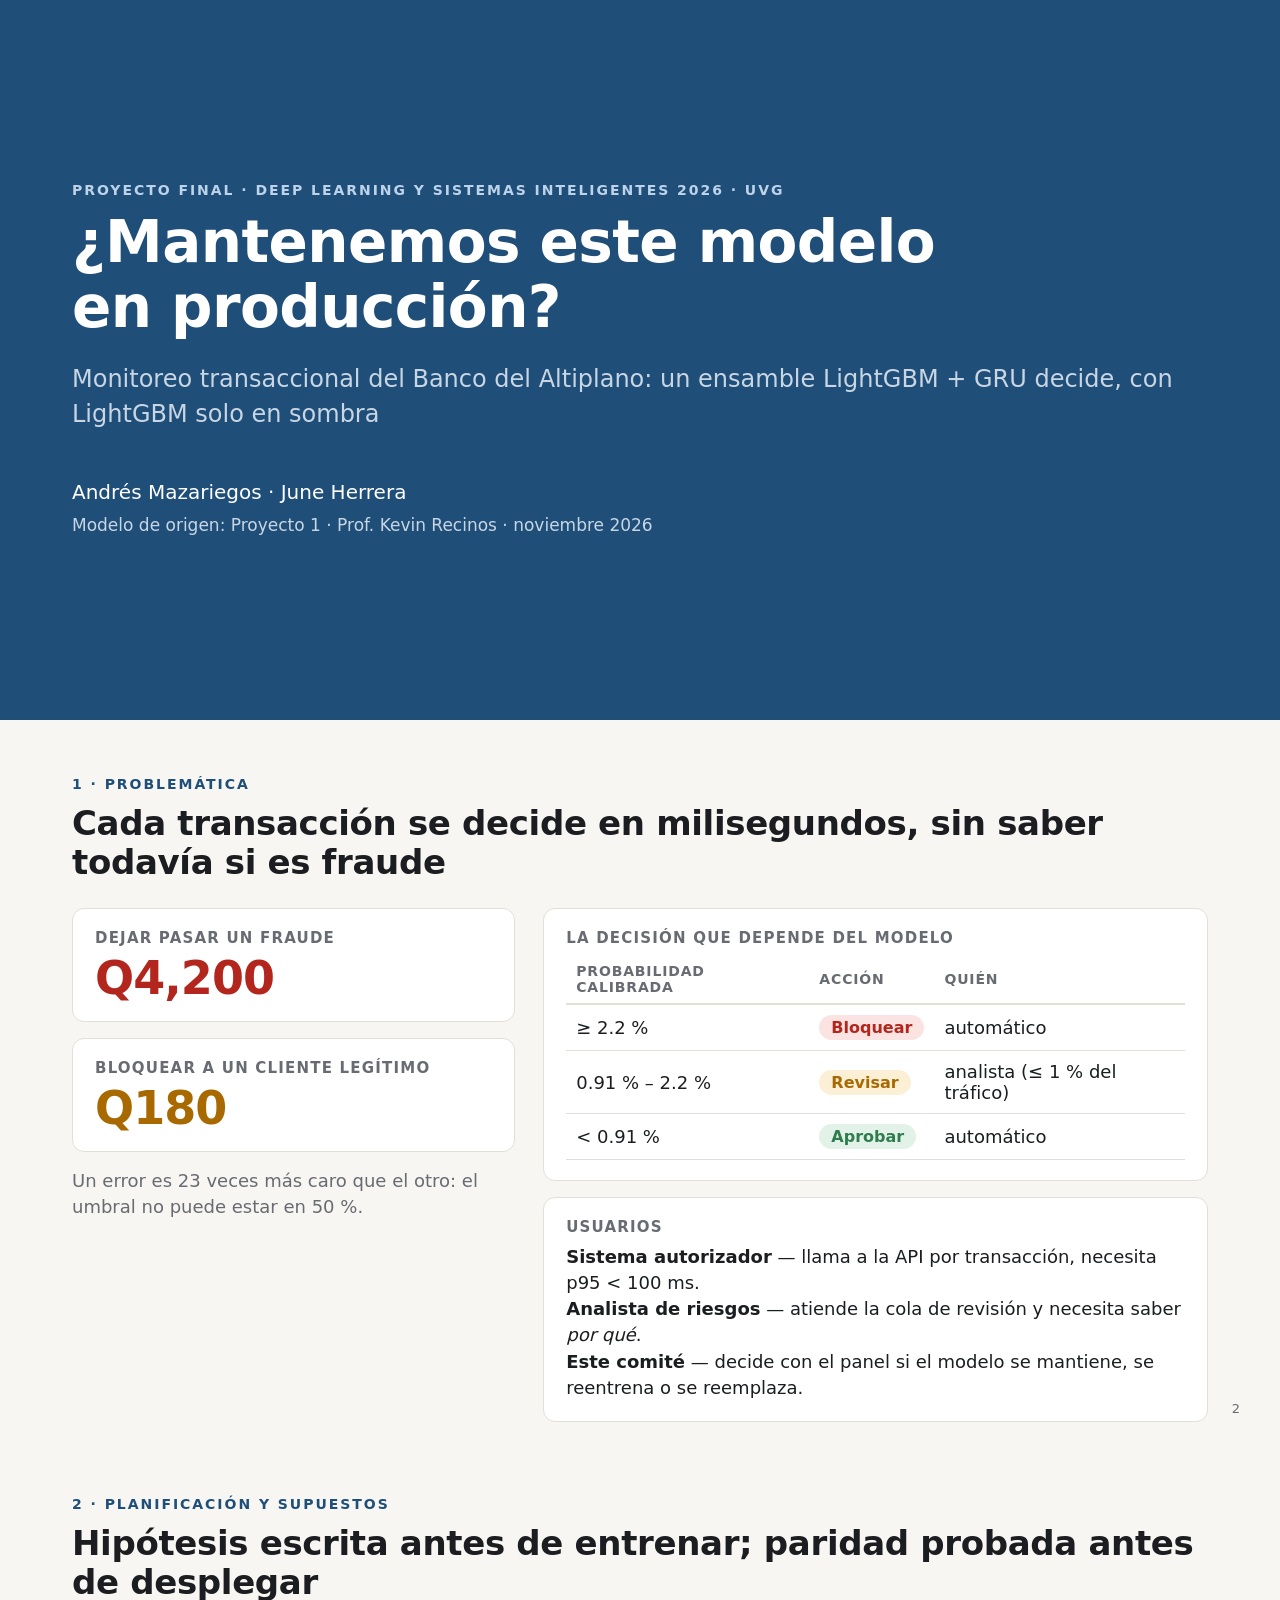
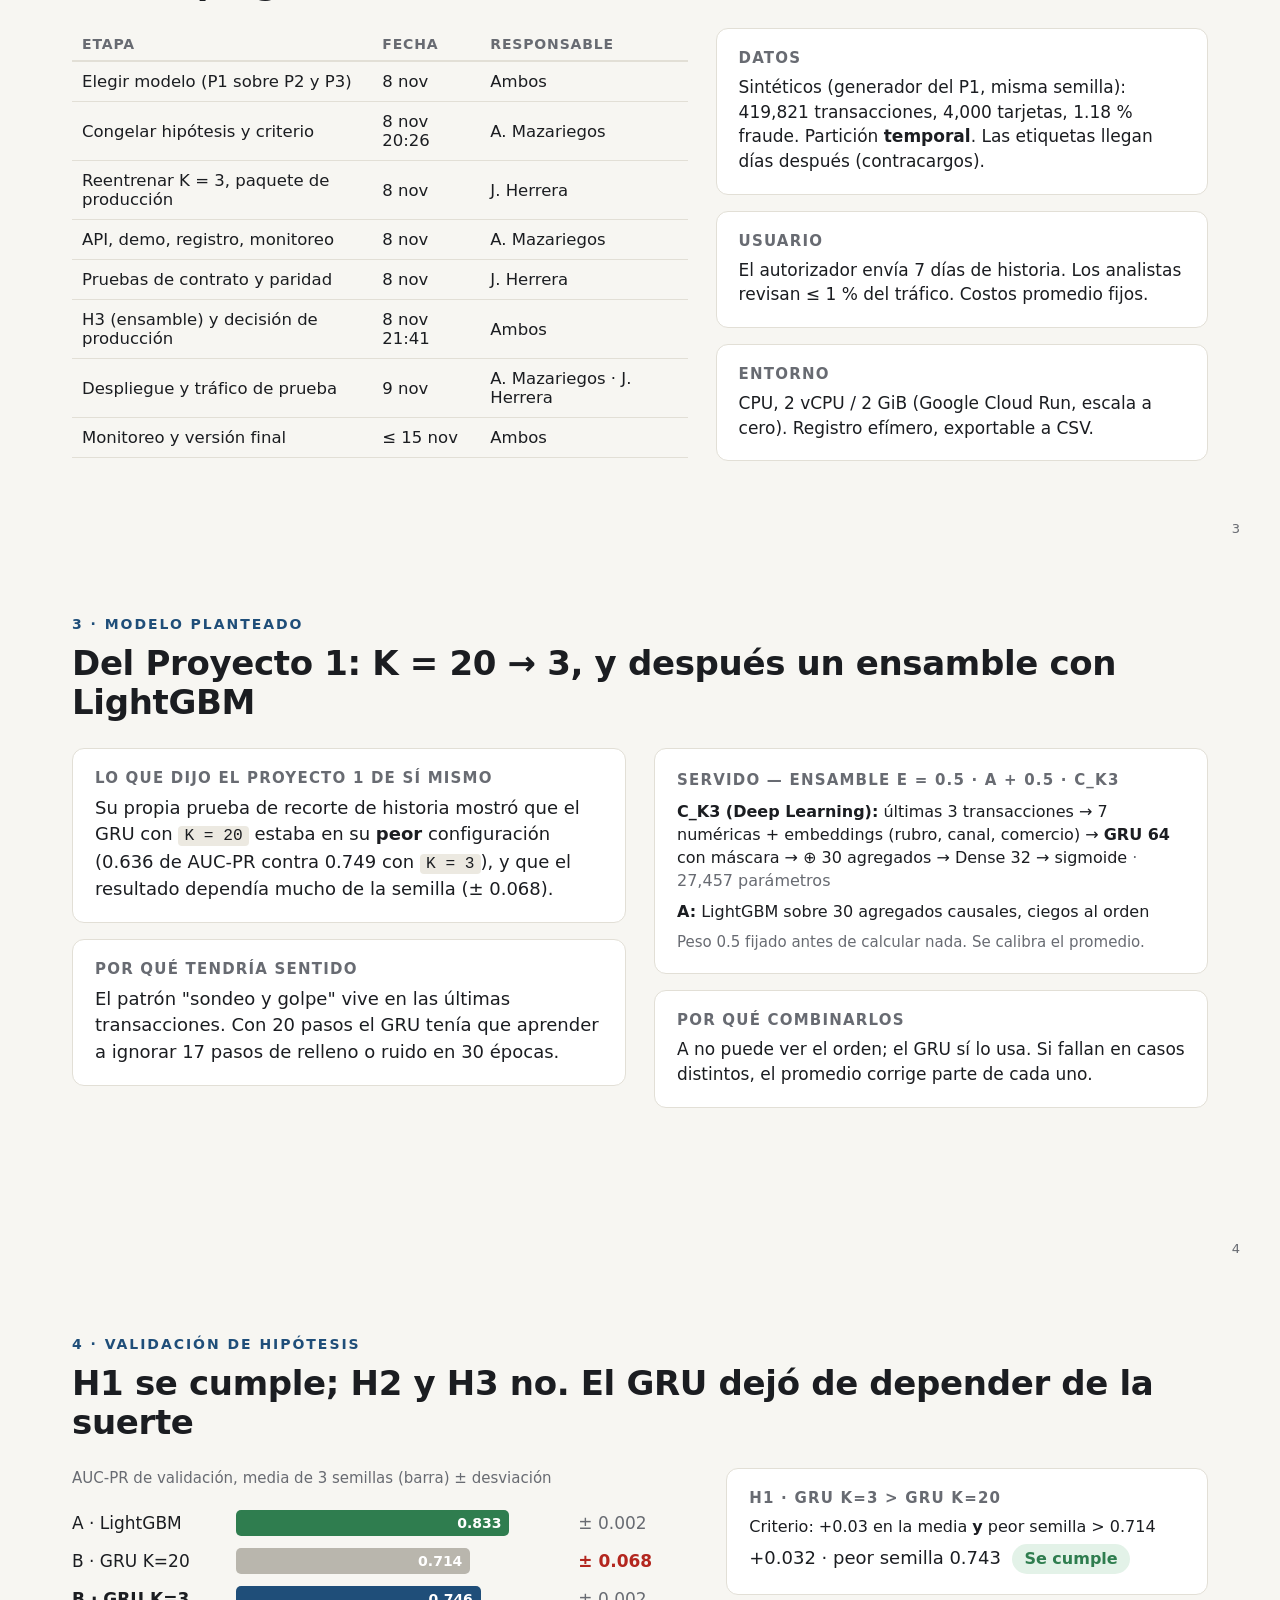
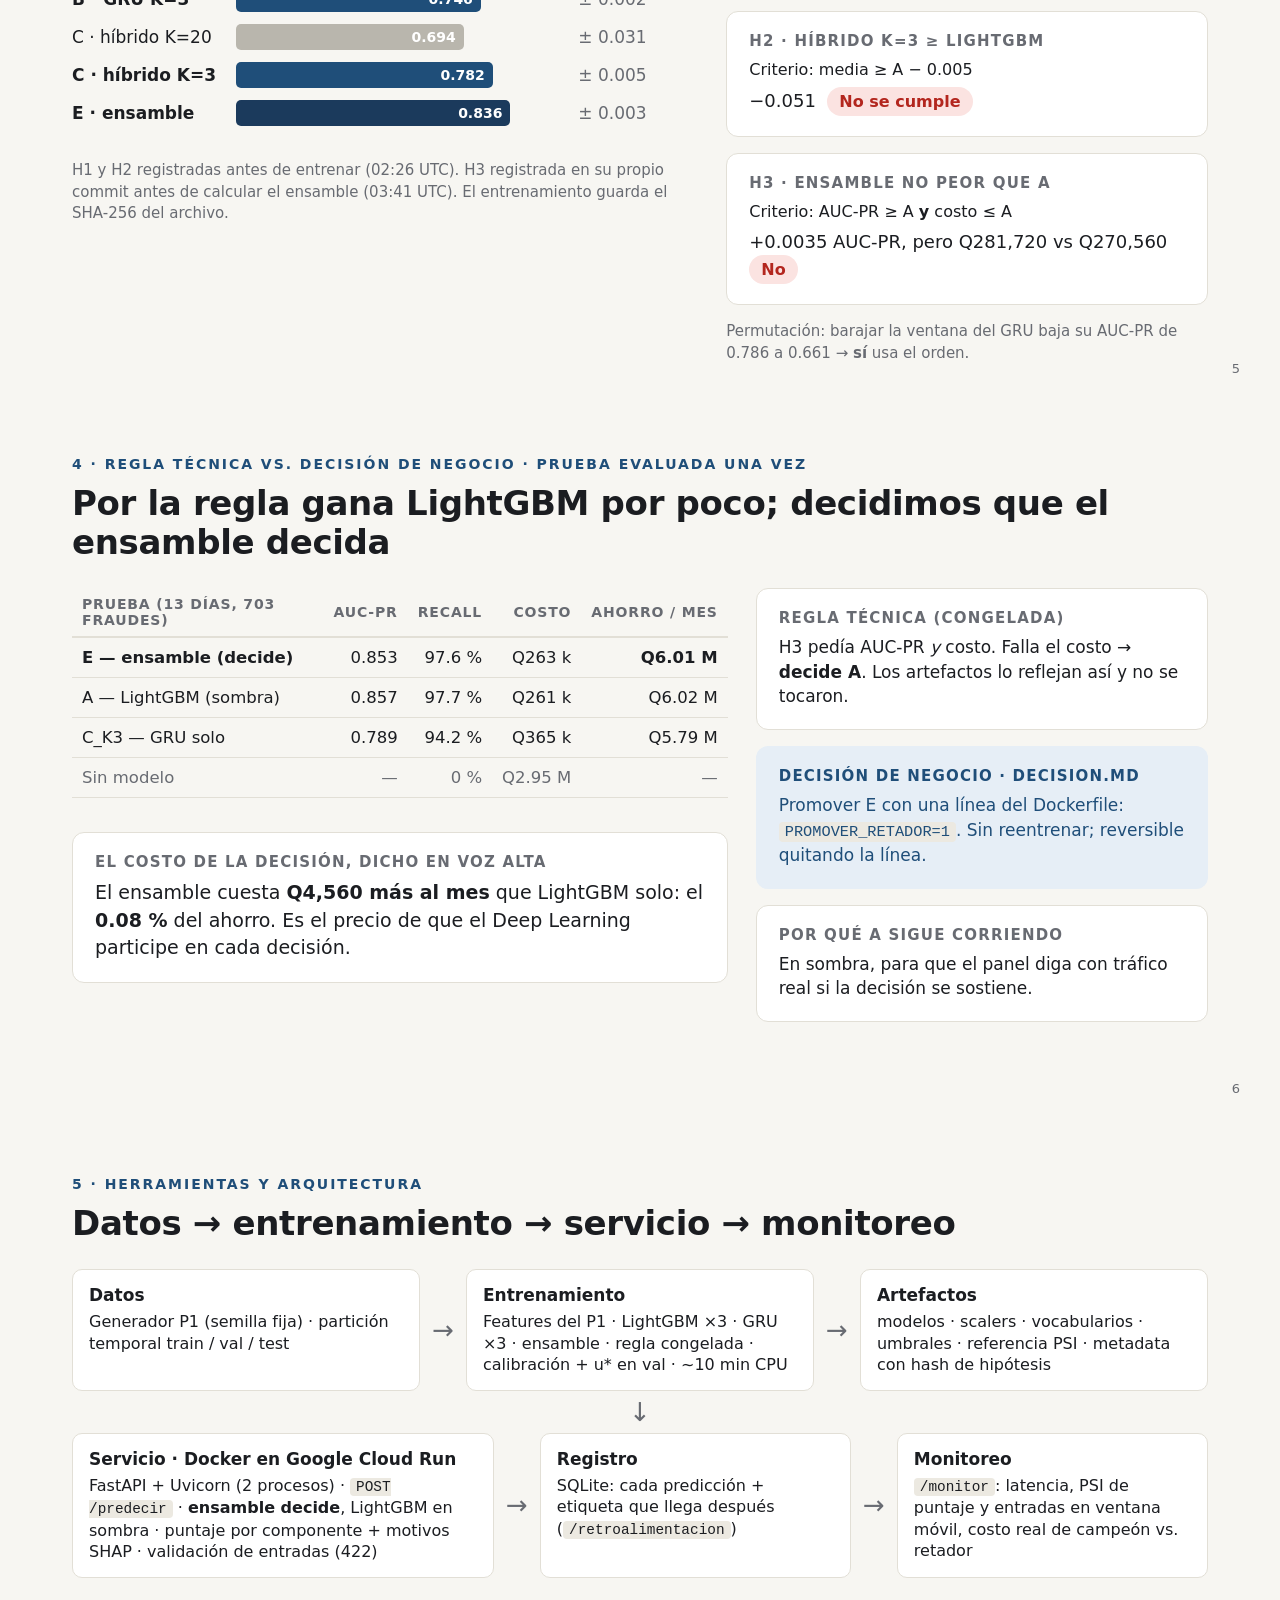
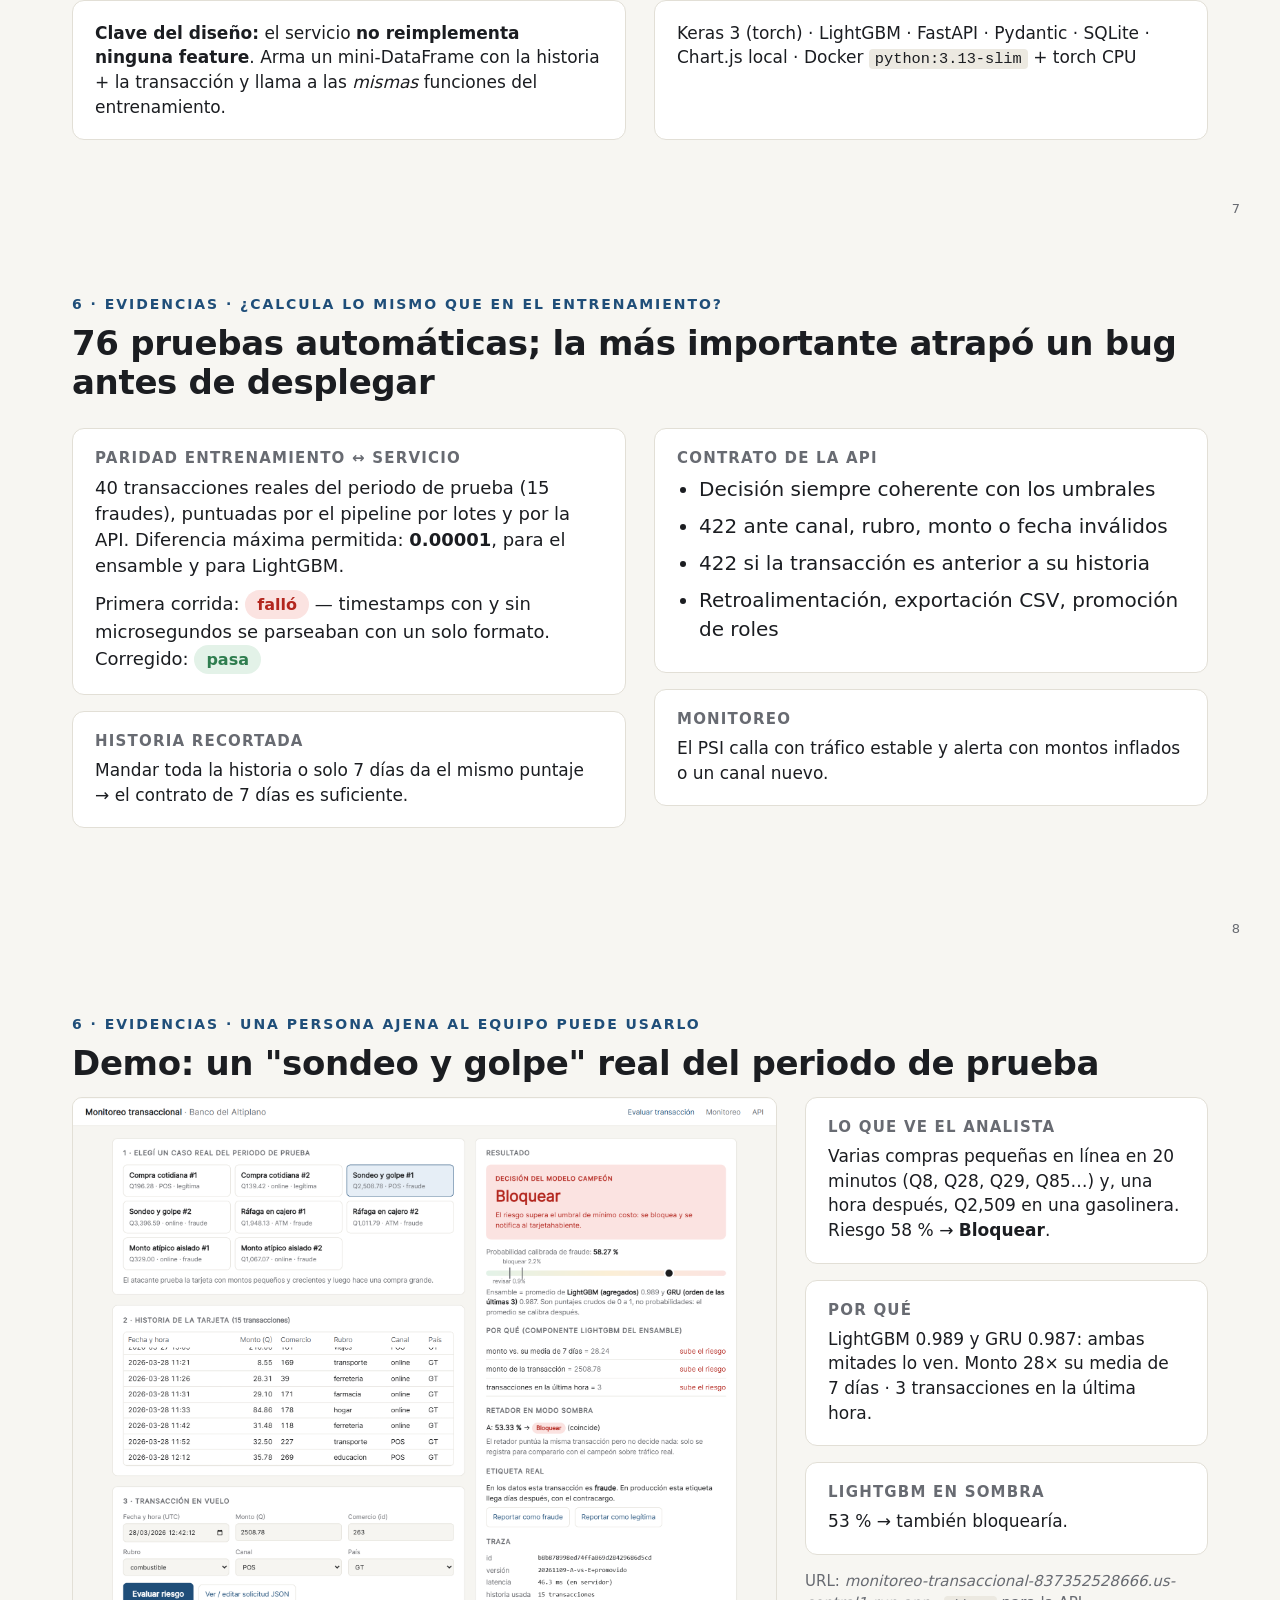
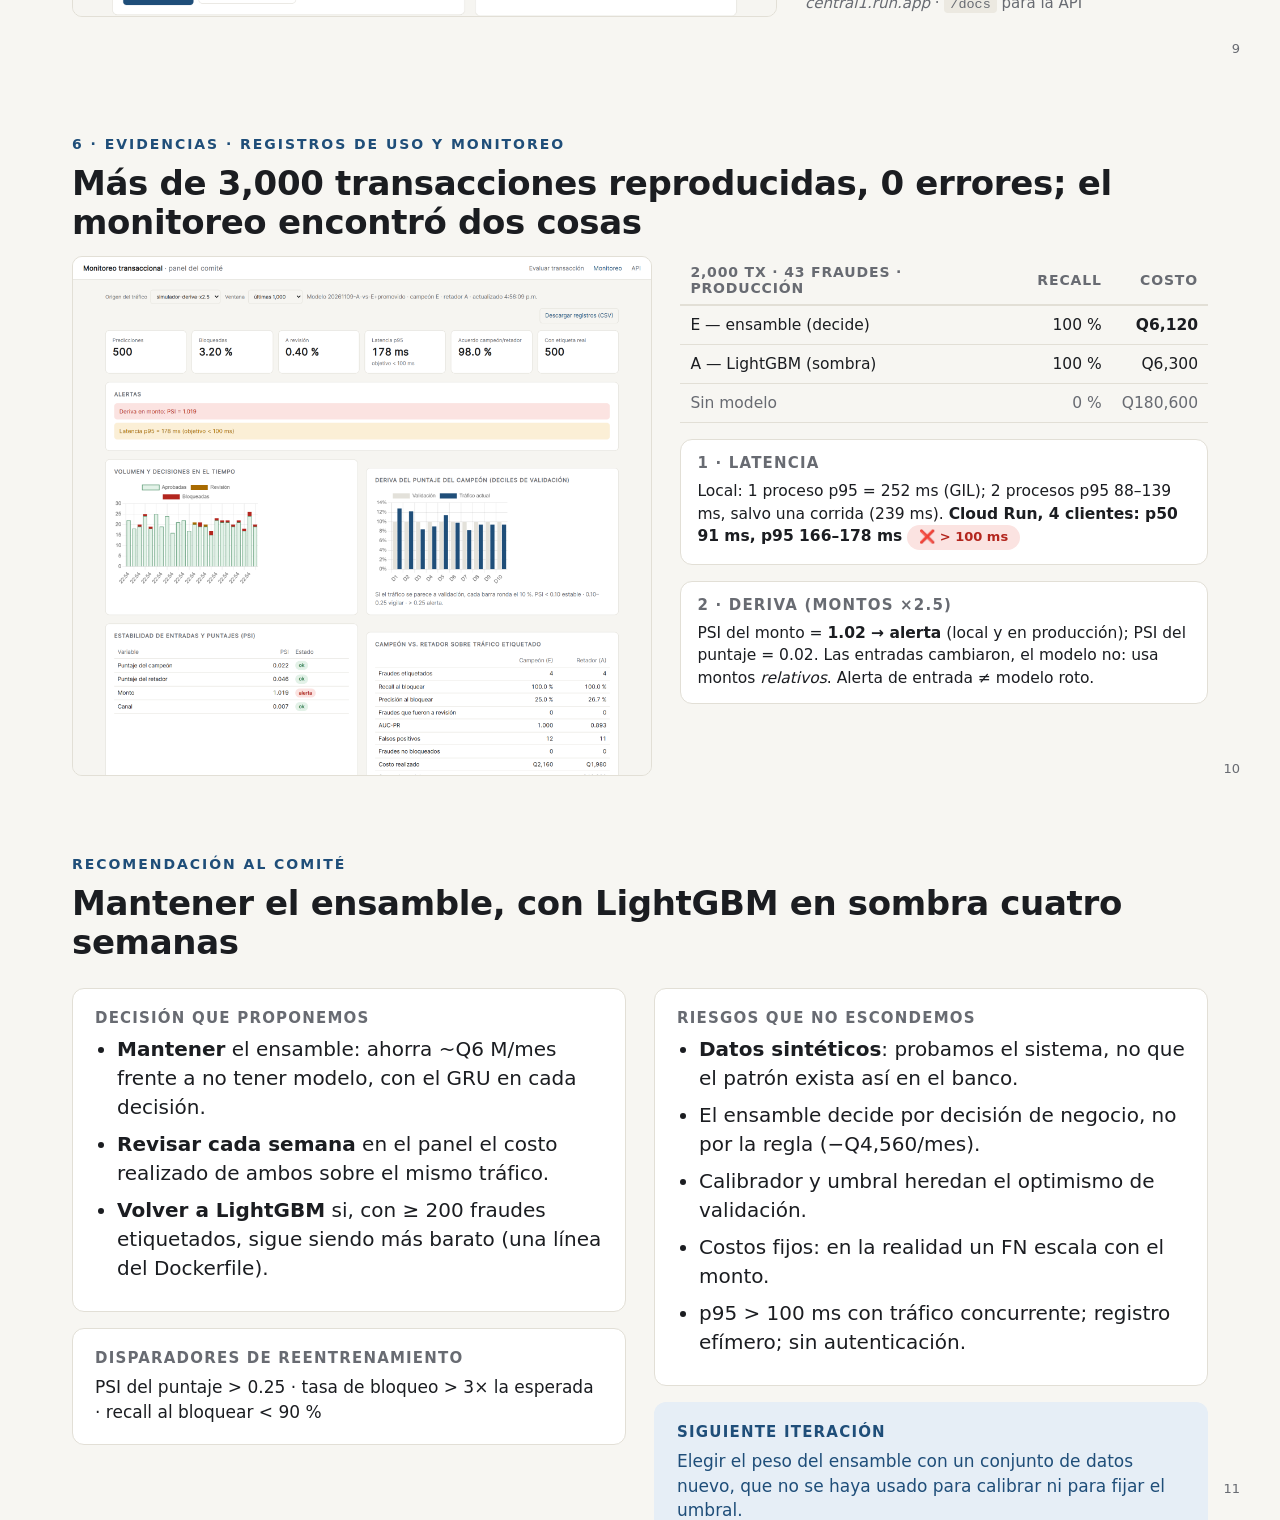
==== commit 9eb06292: "El equipo son dos integrantes: Andrés Mazariegos y June Herrera - Se quita el marcador del tercer in" ====
--- a/docs/presentacion.html
+++ b/docs/presentacion.html
@@ -51,7 +51,7 @@
   <div class="k">Proyecto Final · Deep Learning y Sistemas Inteligentes 2026 · UVG</div>
   <h1 style="font-size:58px;max-width:1000px">¿Mantenemos este modelo<br>en producción?</h1>
   <p class="mut" style="font-size:24px;margin-top:22px">Monitoreo transaccional del Banco del Altiplano: un ensamble LightGBM + GRU decide, con LightGBM solo en sombra</p>
-  <p style="margin-top:46px;font-size:20px">Andrés Mazariegos · June Herrera · <i>[Integrante 3]</i></p>
+  <p style="margin-top:46px;font-size:20px">Andrés Mazariegos · June Herrera</p>
   <p class="mut" style="font-size:17px;margin-top:6px">Modelo de origen: Proyecto 1 · Prof. Kevin Recinos · noviembre 2026</p>
 </section>
 
@@ -92,14 +92,14 @@
     <div class="col" style="flex:1.25">
       <table style="font-size:16.5px">
         <tr><th>Etapa</th><th>Fecha</th><th>Responsable</th></tr>
-        <tr><td>Elegir modelo (P1 sobre P2 y P3)</td><td>8 nov</td><td>Trío</td></tr>
+        <tr><td>Elegir modelo (P1 sobre P2 y P3)</td><td>8 nov</td><td>Ambos</td></tr>
         <tr><td>Congelar hipótesis y criterio</td><td>8 nov 20:26</td><td>A. Mazariegos</td></tr>
         <tr><td>Reentrenar K = 3, paquete de producción</td><td>8 nov</td><td>J. Herrera</td></tr>
         <tr><td>API, demo, registro, monitoreo</td><td>8 nov</td><td>A. Mazariegos</td></tr>
-        <tr><td>Pruebas de contrato y paridad</td><td>8 nov</td><td><i>Integrante 3</i></td></tr>
-        <tr><td>H3 (ensamble) y decisión de producción</td><td>8 nov 21:41</td><td>Trío</td></tr>
-        <tr><td>Despliegue y tráfico de prueba</td><td>9 nov</td><td><i>Integrante 3</i> · J. Herrera</td></tr>
-        <tr><td>Monitoreo y versión final</td><td>≤ 15 nov</td><td>Trío</td></tr>
+        <tr><td>Pruebas de contrato y paridad</td><td>8 nov</td><td>J. Herrera</td></tr>
+        <tr><td>H3 (ensamble) y decisión de producción</td><td>8 nov 21:41</td><td>Ambos</td></tr>
+        <tr><td>Despliegue y tráfico de prueba</td><td>9 nov</td><td>A. Mazariegos · J. Herrera</td></tr>
+        <tr><td>Monitoreo y versión final</td><td>≤ 15 nov</td><td>Ambos</td></tr>
       </table>
     </div>
     <div class="col">
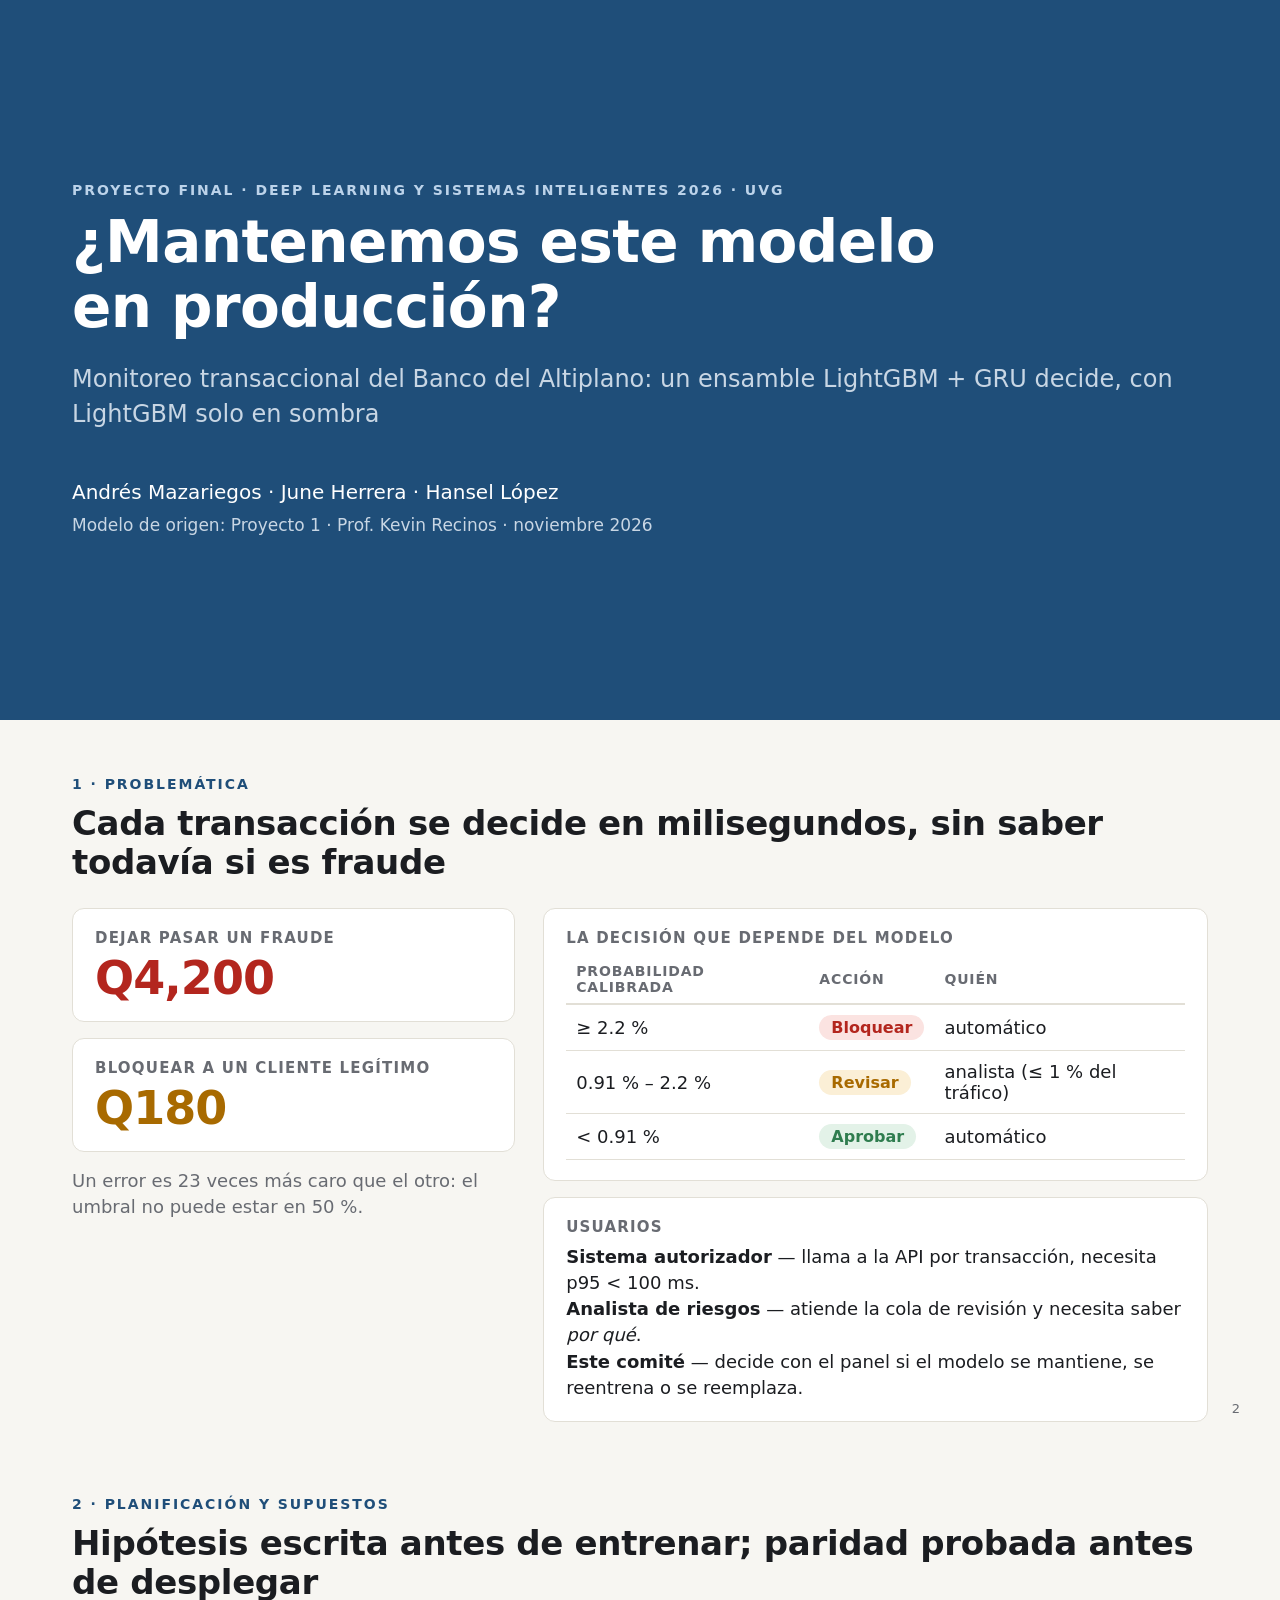
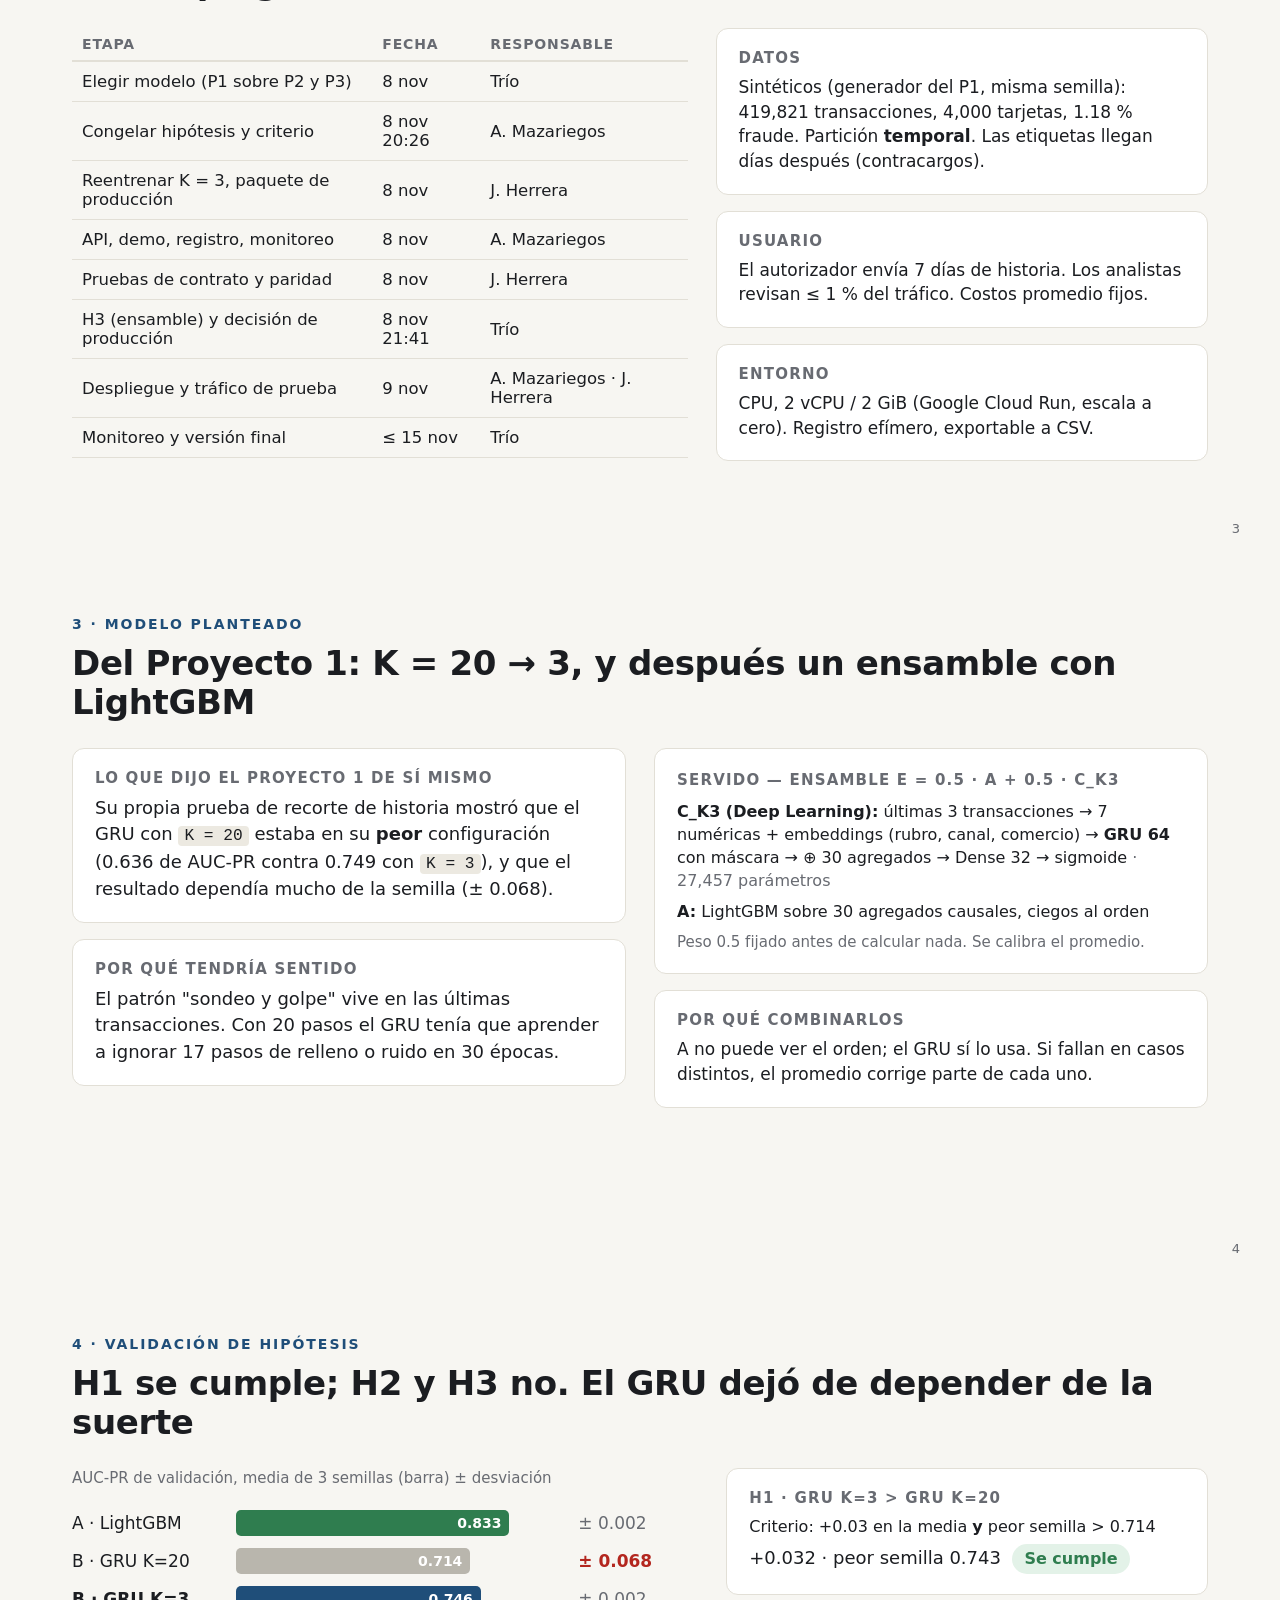
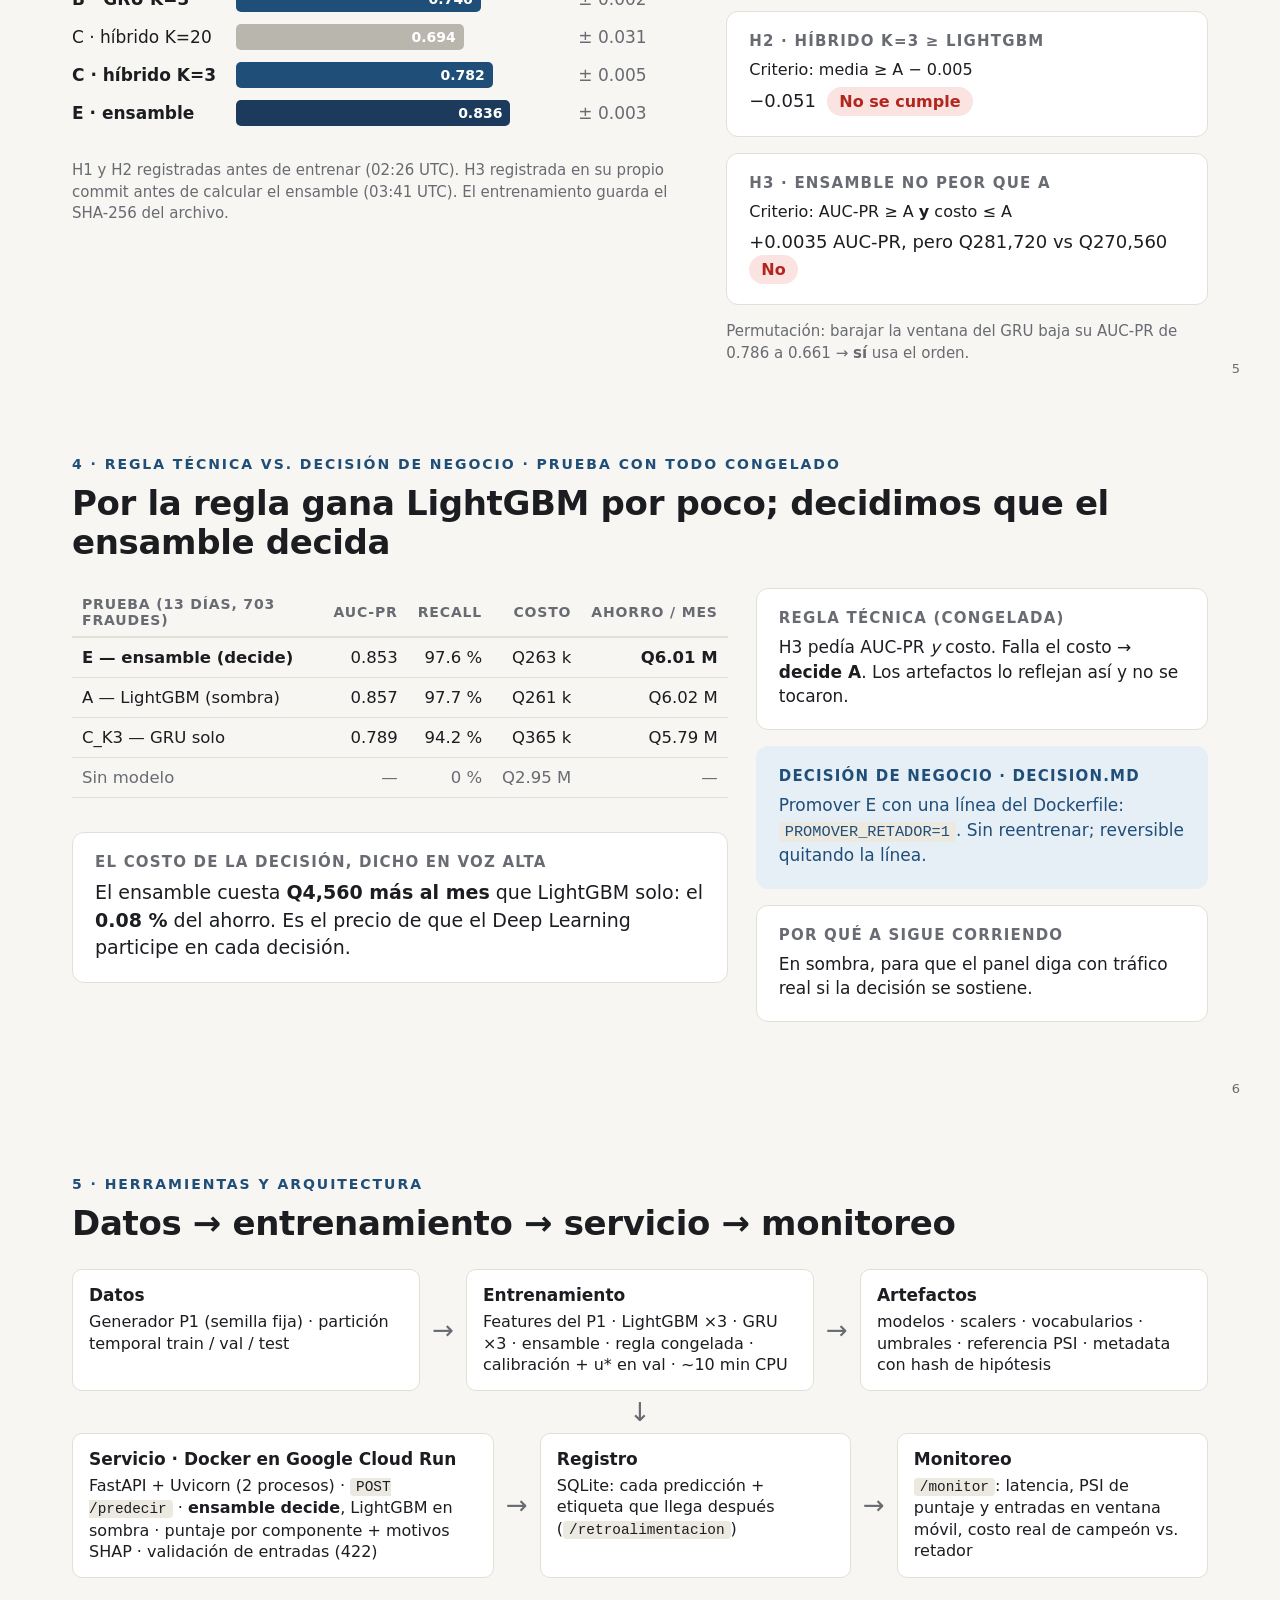
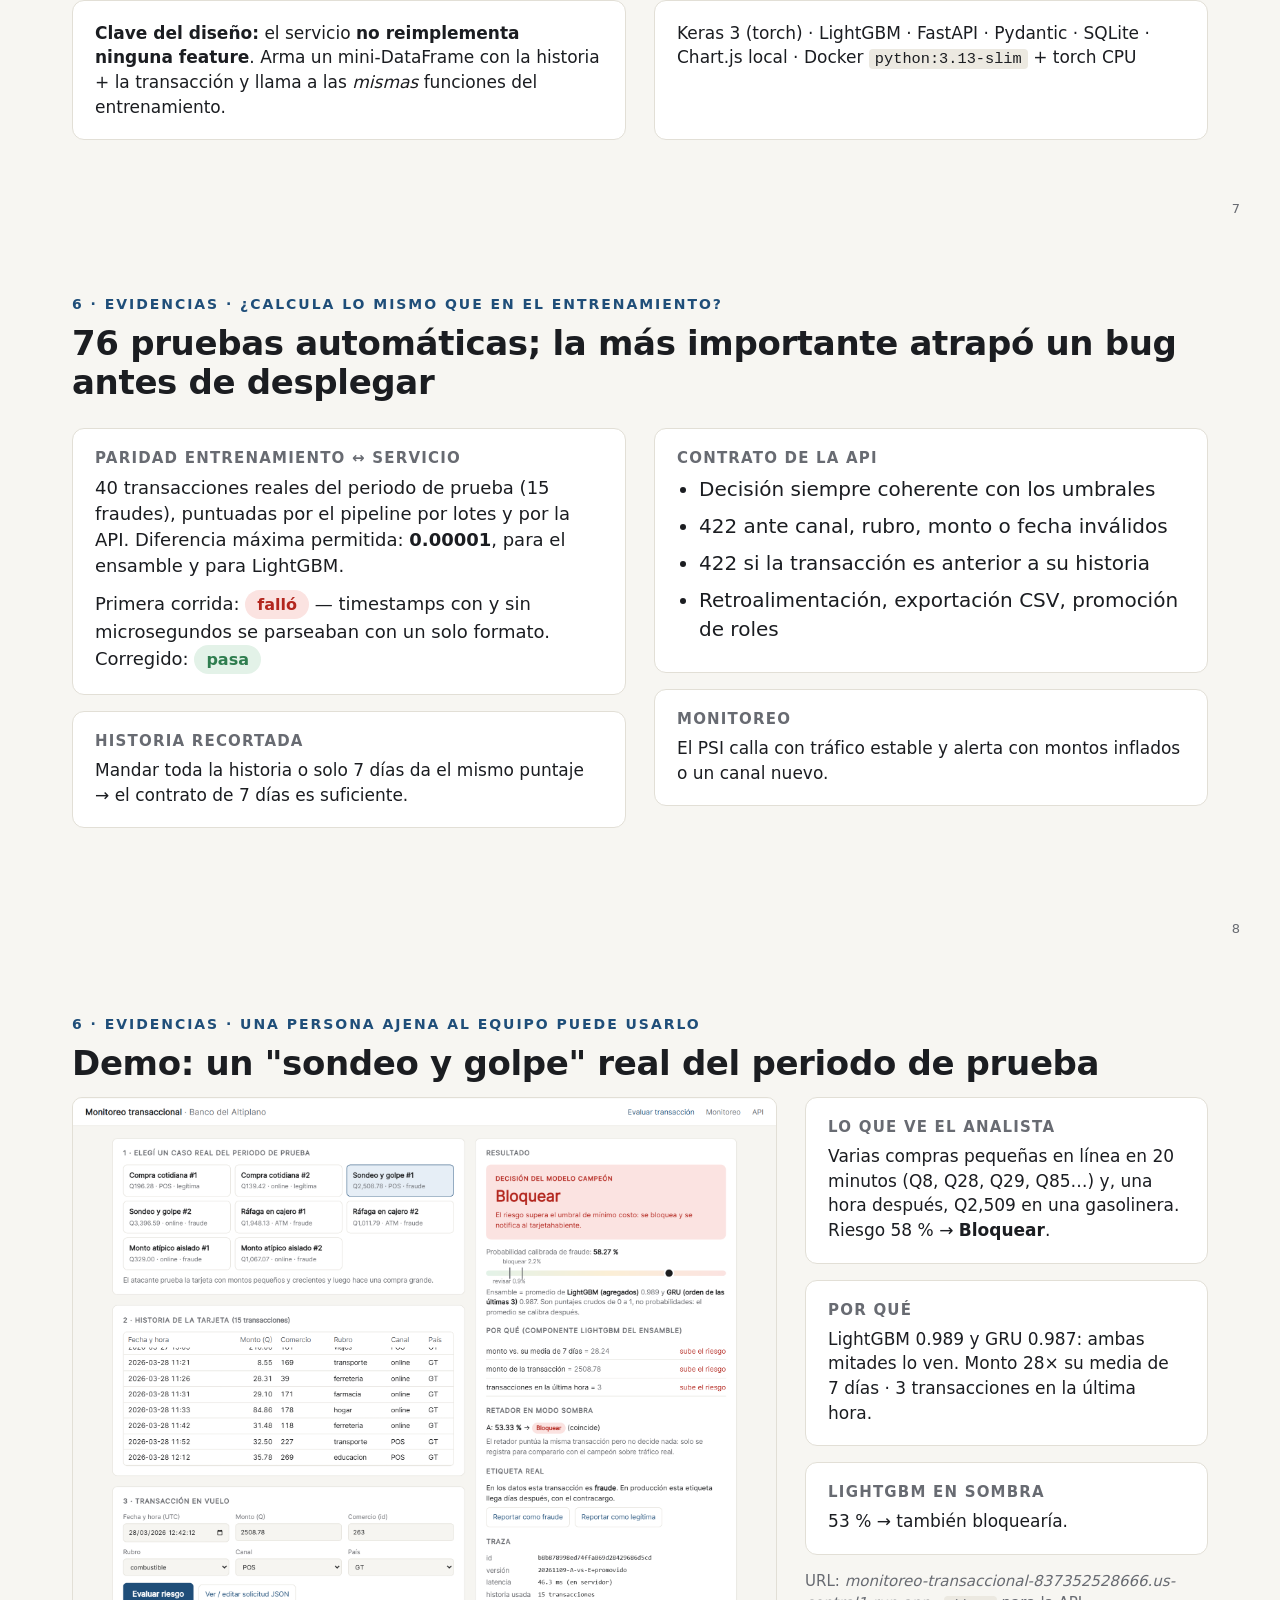
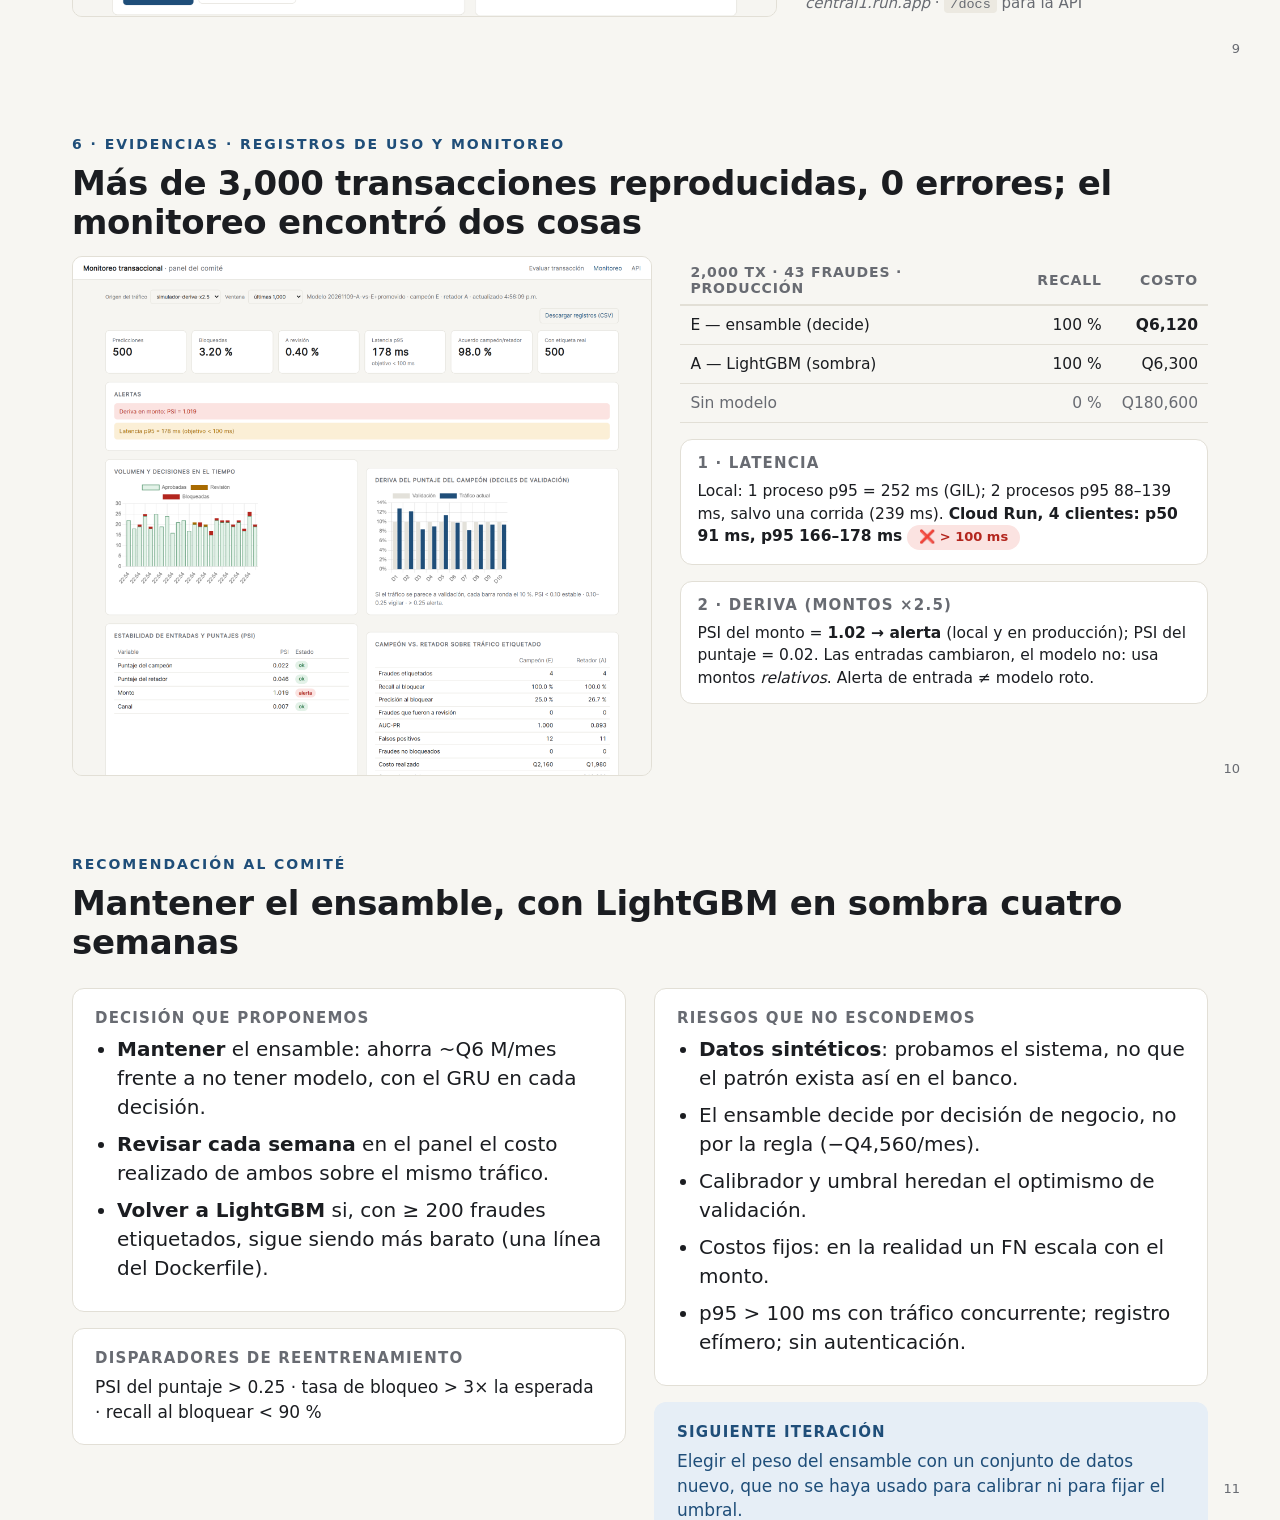
==== commit f9712e17: "Equipo completo y correcciones de la revisión final - Integrantes: June Herrera (231038) y Hansel Ló" ====
--- a/docs/presentacion.html
+++ b/docs/presentacion.html
@@ -51,7 +51,7 @@
   <div class="k">Proyecto Final · Deep Learning y Sistemas Inteligentes 2026 · UVG</div>
   <h1 style="font-size:58px;max-width:1000px">¿Mantenemos este modelo<br>en producción?</h1>
   <p class="mut" style="font-size:24px;margin-top:22px">Monitoreo transaccional del Banco del Altiplano: un ensamble LightGBM + GRU decide, con LightGBM solo en sombra</p>
-  <p style="margin-top:46px;font-size:20px">Andrés Mazariegos · June Herrera</p>
+  <p style="margin-top:46px;font-size:20px">Andrés Mazariegos · June Herrera · Hansel López</p>
   <p class="mut" style="font-size:17px;margin-top:6px">Modelo de origen: Proyecto 1 · Prof. Kevin Recinos · noviembre 2026</p>
 </section>
 
@@ -92,14 +92,14 @@
     <div class="col" style="flex:1.25">
       <table style="font-size:16.5px">
         <tr><th>Etapa</th><th>Fecha</th><th>Responsable</th></tr>
-        <tr><td>Elegir modelo (P1 sobre P2 y P3)</td><td>8 nov</td><td>Ambos</td></tr>
+        <tr><td>Elegir modelo (P1 sobre P2 y P3)</td><td>8 nov</td><td>Trío</td></tr>
         <tr><td>Congelar hipótesis y criterio</td><td>8 nov 20:26</td><td>A. Mazariegos</td></tr>
         <tr><td>Reentrenar K = 3, paquete de producción</td><td>8 nov</td><td>J. Herrera</td></tr>
         <tr><td>API, demo, registro, monitoreo</td><td>8 nov</td><td>A. Mazariegos</td></tr>
         <tr><td>Pruebas de contrato y paridad</td><td>8 nov</td><td>J. Herrera</td></tr>
-        <tr><td>H3 (ensamble) y decisión de producción</td><td>8 nov 21:41</td><td>Ambos</td></tr>
+        <tr><td>H3 (ensamble) y decisión de producción</td><td>8 nov 21:41</td><td>Trío</td></tr>
         <tr><td>Despliegue y tráfico de prueba</td><td>9 nov</td><td>A. Mazariegos · J. Herrera</td></tr>
-        <tr><td>Monitoreo y versión final</td><td>≤ 15 nov</td><td>Ambos</td></tr>
+        <tr><td>Monitoreo y versión final</td><td>≤ 15 nov</td><td>Trío</td></tr>
       </table>
     </div>
     <div class="col">
@@ -170,7 +170,7 @@
 
 <!-- 6 -->
 <section class="s">
-  <div class="k">4 · Regla técnica vs. decisión de negocio · prueba evaluada una vez</div>
+  <div class="k">4 · Regla técnica vs. decisión de negocio · prueba con todo congelado</div>
   <h2>Por la regla gana LightGBM por poco; decidimos que el ensamble decida</h2>
   <div class="row">
     <div class="col" style="flex:1.45">
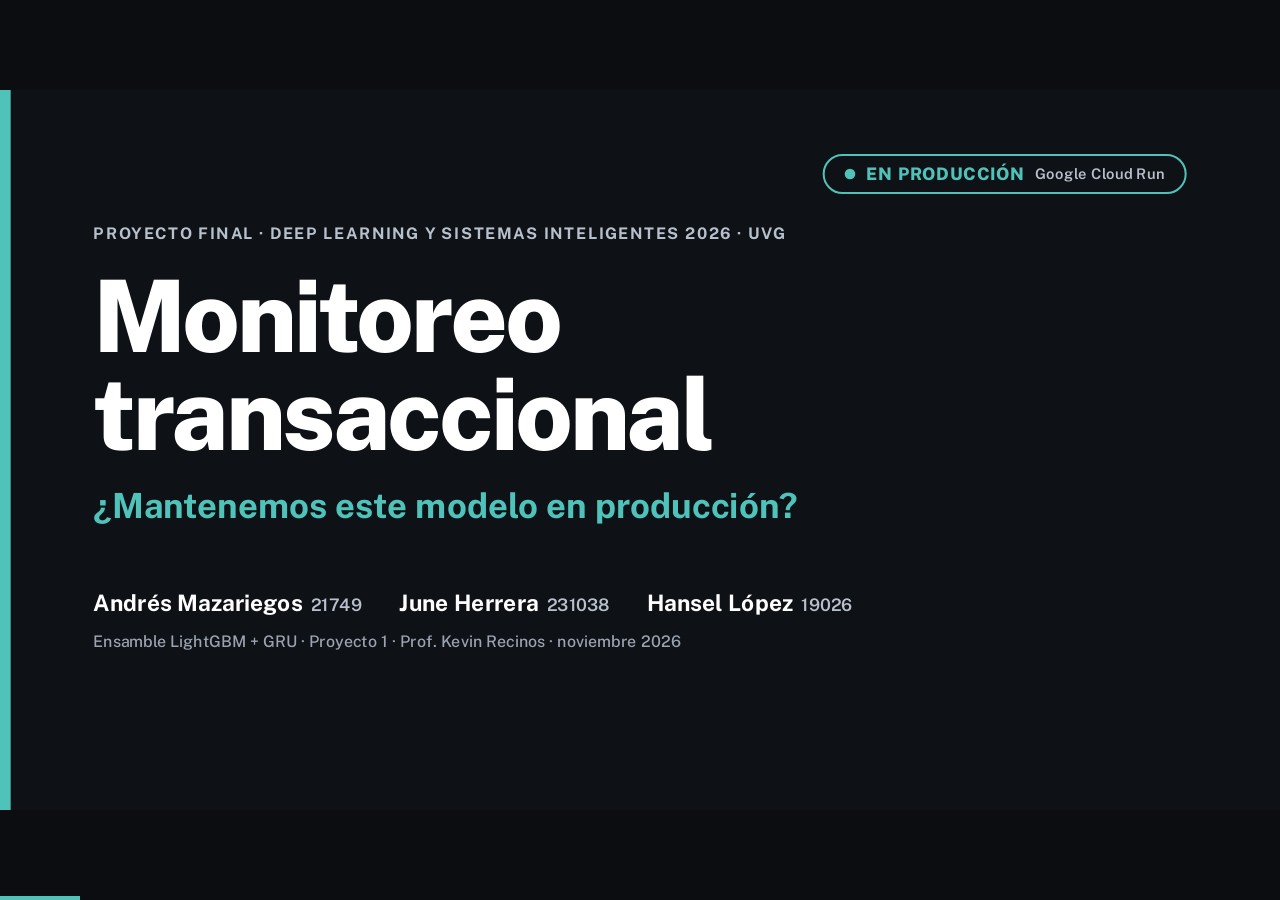
==== commit 42c5e525: "La presentación oficial es el deck nuevo: docs/presentacion.html y docs/presentacion.pdf" ====
--- a/docs/presentacion.html
+++ b/docs/presentacion.html
@@ -1,305 +1,1305 @@
-<!doctype html>
+<!DOCTYPE html>
 <html lang="es">
 <head>
-<meta charset="utf-8">
-<title>Proyecto Final — Modelo en Producción</title>
+<meta charset="UTF-8">
+<meta name="viewport" content="width=device-width, initial-scale=1.0">
+<title>¿Mantenemos este modelo en producción?</title>
+
+<!-- Tipografía: Public Sans (texto y cifras, ceros sin barra) + IBM Plex Mono (solo rutas y comandos). -->
+<link rel="preconnect" href="https://fonts.googleapis.com">
+<link rel="preconnect" href="https://fonts.gstatic.com" crossorigin>
+<link rel="stylesheet" href="https://fonts.googleapis.com/css2?family=Public+Sans:ital,wght@0,300..900;1,300..900&display=swap">
+<link rel="stylesheet" href="https://fonts.googleapis.com/css2?family=IBM+Plex+Mono:wght@400;500;600&display=swap">
+
 <style>
-@page { size: 1280px 720px; margin: 0; }
-:root { --ink:#1b1d21; --muted:#686b72; --line:#e2dfd6; --bg:#f7f6f2; --acc:#1f4e79; --acc2:#e6eef6;
-  --ok:#2f7d4f; --oks:#e3f2e8; --warn:#a86a00; --warns:#fbefd6; --bad:#b3261e; --bads:#fbe3e1; }
-* { box-sizing:border-box; margin:0; }
-body { font-family: "Inter", system-ui, -apple-system, "Segoe UI", sans-serif; color:var(--ink); background:#ccc; }
-.s { width:1280px; height:720px; background:var(--bg); position:relative; overflow:hidden;
-  padding:56px 72px; page-break-after:always; display:flex; flex-direction:column; }
-.s:last-child { page-break-after:auto; }
-.n { position:absolute; bottom:24px; right:40px; font-size:13px; color:var(--muted); }
-.k { font-size:14px; letter-spacing:.14em; text-transform:uppercase; color:var(--acc); font-weight:700; margin-bottom:12px; }
-h1 { font-size:44px; line-height:1.12; letter-spacing:-.01em; }
-h2 { font-size:34px; line-height:1.15; letter-spacing:-.01em; margin-bottom:26px; }
-p, li { font-size:20px; line-height:1.45; }
-.mut { color:var(--muted); }
-.row { display:flex; gap:28px; flex:1; min-height:0; }
-.col { flex:1; display:flex; flex-direction:column; gap:16px; min-width:0; }
-.card { background:#fff; border:1px solid var(--line); border-radius:12px; padding:20px 22px; }
-.card h3 { font-size:15px; text-transform:uppercase; letter-spacing:.08em; color:var(--muted); margin-bottom:8px; }
-.big { font-size:46px; font-weight:750; letter-spacing:-.02em; line-height:1; }
-table { border-collapse:collapse; width:100%; font-size:18px; }
-th { text-align:left; color:var(--muted); font-weight:600; font-size:14px; text-transform:uppercase; letter-spacing:.06em; padding:8px 10px; border-bottom:2px solid var(--line); }
-td { padding:10px; border-bottom:1px solid var(--line); font-variant-numeric:tabular-nums; }
-td.r, th.r { text-align:right; white-space:nowrap; }
-.pill { display:inline-block; padding:3px 12px; border-radius:99px; font-weight:700; font-size:16px; }
-.ok { background:var(--oks); color:var(--ok); } .bad { background:var(--bads); color:var(--bad); } .warn { background:var(--warns); color:var(--warn); }
-.acc { background:var(--acc2); color:var(--acc); }
-.bar { height:26px; border-radius:5px; background:var(--acc); display:flex; align-items:center; justify-content:flex-end; padding-right:8px; color:#fff; font-size:14px; font-weight:700; }
-.bar.g { background:#b9b6ad; } .bar.a { background:#2f7d4f; }
-.err { position:absolute; top:50%; height:2px; background:var(--ink); }
-.flow { display:flex; align-items:stretch; gap:12px; }
-.box { flex:1; background:#fff; border:1px solid var(--line); border-radius:10px; padding:14px 16px; font-size:16px; line-height:1.35; }
-.box b { display:block; font-size:17px; margin-bottom:4px; }
-.arr { align-self:center; font-size:26px; color:var(--muted); }
-img.cap { border:1px solid var(--line); border-radius:10px; object-fit:cover; object-position:top; width:100%; }
-ul { padding-left:22px; } li { margin-bottom:8px; }
-.tit { background:var(--acc); color:#fff; }
-.tit .k { color:#bcd3ea; } .tit .mut { color:#c8d6e4; }
-code { font-family: ui-monospace, Menlo, Consolas, monospace; font-size:.9em; background:#ece9e1; padding:1px 6px; border-radius:4px; }
+/* ===========================================
+   TEMA: "Tablero" — alto contraste, una sola familia para texto y cifras.
+   Cambiar estos tokens cambia toda la presentación.
+   Semántica fija: rojo = bloquear/fraude · ámbar = revisar ·
+   verde = aprobar · azul = GRU / ensamble · gris = LightGBM ·
+   turquesa = acento del deck (número de sección, énfasis).
+   =========================================== */
+:root {
+    --paper: #FFFFFF;
+    --card: #F4F6F9;
+    --ink: #0E1116;
+    --ink-2: #3D4451;
+    --ink-3: #5B6472;
+    --rule: #D5DAE1;
+    --block: #C21D24;
+    --block-soft: #FDE7E8;
+    --review: #A65800;
+    --review-ink: #8A4A00;
+    --review-soft: #FFF0DB;
+    --approve: #157A3C;
+    --approve-soft: #E0F2E7;
+    --dl: #1849A9;
+    --dl-2: #86A7E3;
+    --dl-soft: #E3ECFB;
+    --lgb: #59616E;
+    --mute: #C9CED6;
+    --acc: #0B6E69;
+    --acc-light: #4FC3B9;
+    --dark: #0E1116;
+
+    --f-display: 'Public Sans', sans-serif;
+    --f-body: 'Public Sans', sans-serif;
+    --f-mono: 'IBM Plex Mono', monospace;
+
+    --stage-bg: #0b0d10;
+    --slide-bg: var(--paper);
+    --ease: cubic-bezier(0.16, 1, 0.3, 1);
+}
+
+* { margin: 0; padding: 0; box-sizing: border-box; }
+
+/* ===========================================
+   FIXED 16:9 STAGE: MANDATORY BASE STYLES (viewport-base.css, completo)
+   =========================================== */
+html,
+body {
+    width: 100%;
+    height: 100%;
+    margin: 0;
+    overflow: hidden;
+    background: var(--stage-bg, #000);
+}
+.deck-viewport {
+    position: fixed;
+    inset: 0;
+    overflow: hidden;
+    background: var(--stage-bg, #000);
+}
+.deck-stage {
+    position: absolute;
+    left: 0;
+    top: 0;
+    width: 1920px;
+    height: 1080px;
+    overflow: hidden;
+    transform-origin: 0 0;
+    background: var(--slide-bg, #fff);
+}
+.slide {
+    position: absolute;
+    inset: 0;
+    width: 1920px;
+    height: 1080px;
+    overflow: hidden;
+    display: block;
+    visibility: hidden;
+    opacity: 0;
+    pointer-events: none;
+    background: var(--slide-bg, #fff);
+}
+.slide.active,
+.slide.visible {
+    visibility: visible;
+    opacity: 1;
+    pointer-events: auto;
+    z-index: 1;
+}
+img,
+video,
+canvas,
+svg {
+    max-width: 100%;
+    max-height: 100%;
+}
+.deck-controls {
+    position: fixed;
+    left: 50%;
+    bottom: 22px;
+    transform: translateX(-50%);
+    z-index: 1000;
+}
+@media print {
+    html,
+    body {
+        width: 1920px;
+        height: auto;
+        overflow: visible;
+        background: #fff;
+    }
+    .deck-viewport {
+        position: static;
+        overflow: visible;
+        background: #fff;
+    }
+    .deck-stage {
+        position: static;
+        width: auto;
+        height: auto;
+        transform: none !important;
+        background: none;
+    }
+    .slide {
+        position: relative;
+        display: block !important;
+        visibility: visible !important;
+        opacity: 1 !important;
+        pointer-events: auto !important;
+        width: 1920px;
+        height: 1080px;
+        break-after: page;
+        page-break-after: always;
+    }
+    .slide:last-child {
+        break-after: auto;
+        page-break-after: auto;
+    }
+    .deck-controls {
+        display: none !important;
+    }
+}
+@media (prefers-reduced-motion: reduce) {
+    *,
+    *::before,
+    *::after {
+        animation-duration: 0.01ms !important;
+        transition-duration: 0.2s !important;
+    }
+}
+
+/* ===========================================
+   FONDO: blanco liso + riel de acento a la izquierda
+   =========================================== */
+.slide {
+    font-family: var(--f-body);
+    color: var(--ink);
+    font-size: 30px;
+    background: var(--paper);
+}
+.slide::before {
+    content: '';
+    position: absolute;
+    left: 0;
+    top: 0;
+    bottom: 0;
+    width: 16px;
+    background: var(--acc);
+}
+
+/* ===========================================
+   ESTRUCTURA DE DIAPOSITIVA DE CONTENIDO
+   número + título corto → subtítulo → cuerpo → pie
+   =========================================== */
+.frame {
+    position: absolute;
+    left: 140px;
+    right: 140px;
+    top: 70px;
+    bottom: 90px;
+    display: flex;
+    flex-direction: column;
+}
+.head { display: flex; align-items: baseline; gap: 30px; }
+.head .num { font: 800 44px/1 var(--f-body); color: var(--acc); }
+h2 {
+    font-family: var(--f-display);
+    font-weight: 800;
+    font-size: 96px;
+    line-height: 1;
+    letter-spacing: -0.02em;
+}
+.sub { font-size: 40px; line-height: 1.25; font-weight: 500; color: var(--ink-2); margin-top: 18px; }
+.sub em { font-style: normal; font-weight: 800; color: var(--acc); }
+.body { position: relative; flex: 1; margin-top: 44px; min-height: 0; }
+.foot, .pg {
+    position: absolute;
+    bottom: 38px;
+    font: 700 20px/1 var(--f-body);
+    letter-spacing: 0.04em;
+    color: var(--ink-3);
+    text-transform: uppercase;
+}
+.foot { left: 140px; }
+.pg { right: 140px; }
+
+/* ===========================================
+   PIEZAS REUTILIZABLES
+   =========================================== */
+.lbl {
+    font: 700 22px/1.2 var(--f-body);
+    letter-spacing: 0.08em;
+    text-transform: uppercase;
+    color: var(--ink-2);
+}
+.mono { font-family: var(--f-body); font-variant-numeric: tabular-nums; } /* cifras y notas */
+.card {
+    background: var(--card);
+    border: 2px solid var(--rule);
+    border-radius: 10px;
+    padding: 30px 34px;
+}
+.pill {
+    display: inline-block;
+    padding: 6px 18px;
+    border-radius: 999px;
+    font: 700 24px/1.2 var(--f-body);
+    white-space: nowrap;
+}
+.pill.ok { background: var(--approve-soft); color: var(--approve); }
+.pill.no { background: var(--block-soft); color: var(--block); }
+.pill.warn { background: var(--review-soft); color: var(--review-ink); }
+.pill.dl { background: var(--dl-soft); color: var(--dl); }
+.chip {
+    display: inline-block;
+    font: 600 24px/1 var(--f-body);
+    padding: 12px 18px;
+    border: 2px solid var(--rule);
+    border-radius: 6px;
+    background: var(--card);
+    color: var(--ink);
+    white-space: nowrap;
+}
+.c-block { color: var(--block); }
+.c-review { color: var(--review-ink); }
+.c-approve { color: var(--approve); }
+.c-dl { color: var(--dl); }
+.c-mute { color: var(--ink-3); }
+
+svg { font-family: var(--f-body); fill: var(--ink); }
+svg .m { font-family: var(--f-body); font-variant-numeric: tabular-nums; }
+
+/* ===========================================
+   ANIMACIONES — entran al activar la diapositiva (.visible)
+   --d escalona cada elemento. Barras crecen desde su base.
+   =========================================== */
+.reveal {
+    opacity: 0;
+    transform: translateY(26px);
+    transition: opacity 0.7s var(--ease), transform 0.7s var(--ease);
+    transition-delay: var(--d, 0s);
+}
+.slide.visible .reveal { opacity: 1; transform: none; }
+
+.grow {
+    transform: scaleX(0);
+    transform-origin: left center;
+    transform-box: fill-box;
+    transition: transform 1.1s var(--ease);
+    transition-delay: var(--d, 0.3s);
+}
+.rise {
+    transform: scaleY(0);
+    transform-origin: center bottom;
+    transform-box: fill-box;
+    transition: transform 1.1s var(--ease);
+    transition-delay: var(--d, 0.3s);
+}
+.slide.visible .grow,
+.slide.visible .rise { transform: none; }
+
+/* ===========================================
+   PORTADA Y CIERRE (fondo oscuro, texto blanco)
+   =========================================== */
+.s-dark {
+    --paper: #0E1116;
+    color: #FFFFFF;
+    background: #0E1116;
+}
+.s-dark::before { background: var(--acc-light); }
+.title-wrap { position: absolute; left: 140px; right: 140px; top: 200px; }
+.kicker {
+    font: 700 24px/1.2 var(--f-body);
+    letter-spacing: 0.1em;
+    text-transform: uppercase;
+    color: #B8C0CC;
+}
+h1 {
+    font-family: var(--f-display);
+    font-weight: 800;
+    font-size: 150px;
+    line-height: 0.98;
+    letter-spacing: -0.03em;
+    margin-top: 36px;
+}
+.lede { font-size: 52px; font-weight: 700; color: var(--acc-light); margin-top: 34px; }
+.team { display: flex; gap: 56px; margin-top: 96px; font-size: 34px; font-weight: 700; }
+.team b { font: 600 26px var(--f-body); color: #B8C0CC; margin-left: 12px; }
+.meta { margin-top: 22px; font: 500 24px var(--f-body); color: #9AA3AF; }
+
+/* Distintivo "en producción" */
+.stamp { position: absolute; right: 140px; top: 96px; }
+.stamp-in {
+    display: inline-flex;
+    align-items: center;
+    gap: 16px;
+    border: 3px solid var(--acc-light);
+    border-radius: 999px;
+    padding: 14px 30px;
+    color: var(--acc-light);
+    font: 800 26px/1 var(--f-body);
+    letter-spacing: 0.04em;
+    opacity: 0;
+    transform: translateY(-10px);
+    transition: opacity 0.5s ease 0.9s, transform 0.5s var(--ease) 0.9s;
+}
+.stamp-in::before { content: ''; width: 16px; height: 16px; border-radius: 50%; background: var(--acc-light); }
+.stamp-in small { font: 600 22px/1 var(--f-body); letter-spacing: 0.02em; color: #B8C0CC; }
+.slide.visible .stamp-in { opacity: 1; transform: none; }
+
+/* ===========================================
+   PIEZAS POR DIAPOSITIVA
+   =========================================== */
+
+/* 02 · Problemática */
+.huge { font-family: var(--f-display); font-weight: 800; line-height: 0.95; letter-spacing: -0.02em; font-variant-numeric: tabular-nums; }
+.sq { display: flex; gap: 8px; margin-top: 18px; }
+.sq i { width: 22px; height: 22px; background: var(--review); display: block; border-radius: 2px; }
+.strip { display: flex; height: 100px; border-radius: 4px; overflow: hidden; border: 1.5px solid var(--ink); }
+.strip div { display: flex; align-items: center; justify-content: center; font: 700 30px var(--f-body); color: #fff; }
+.ticks { position: relative; height: 36px; font: 700 23px var(--f-body); color: var(--ink-2); margin-top: 10px; }
+.ticks span { position: absolute; transform: translateX(-50%); white-space: nowrap; }
+.who-row { display: flex; font-size: 24px; color: var(--ink-2); margin-top: 4px; }
+.who-row div { text-align: center; }
+.users { display: grid; grid-template-columns: repeat(3, 1fr); gap: 22px; }
+.users .card { padding: 24px 26px; }
+.users .v { font: 800 38px/1.1 var(--f-body); white-space: nowrap; margin: 12px 0 6px; }
+.users .s { font-size: 24px; color: var(--ink-2); }
+
+/* 03 · Planificación (Gantt) */
+.gantt { display: grid; grid-template-columns: 520px 896px 224px; }
+.gantt .h { font: 700 22px var(--f-body); color: var(--ink-2); letter-spacing: 0.04em; padding-bottom: 12px; border-bottom: 2px solid var(--ink); }
+.days { display: grid; grid-template-columns: repeat(8, 112px); }
+.days span { text-align: center; }
+.g-row { display: contents; }
+.g-row > div { height: 66px; border-bottom: 1px solid var(--rule); display: flex; align-items: center; }
+.g-row .task { font-size: 28px; font-weight: 600; }
+.g-row .lane { position: relative; background: repeating-linear-gradient(to right, transparent 0 111px, rgba(14, 17, 22, 0.08) 111px 112px); }
+.bar {
+    position: absolute;
+    height: 38px;
+    top: 14px;
+    border-radius: 3px;
+    background: var(--ink);
+    color: #fff;
+    font: 700 19px/38px var(--f-body);
+    padding-left: 10px;
+    white-space: nowrap;
+}
+.bar.dl { background: var(--dl); }
+.bar.tr { background: var(--block); }
+.owners { gap: 8px; justify-content: flex-end; }
+.av {
+    width: 48px; height: 48px; border-radius: 50%;
+    display: inline-flex; align-items: center; justify-content: center;
+    font: 700 18px var(--f-mono); color: #fff; border: 3px solid var(--paper);
+}
+.av.am { background: var(--ink); }
+.av.jh { background: var(--dl); }
+.av.hl { background: var(--approve); }
+.trio .av + .av { margin-left: -16px; }
+.legend { display: flex; gap: 44px; margin-top: 30px; font-size: 26px; align-items: center; color: var(--ink-2); }
+.legend .av { width: 40px; height: 40px; font-size: 15px; margin-right: 10px; }
+
+/* 04 · Supuestos */
+.cols3 { display: grid; grid-template-columns: repeat(3, 1fr); gap: 40px; }
+.cols3 h3 { font-family: var(--f-display); font-weight: 800; font-size: 50px; margin-bottom: 18px; }
+.item { padding: 18px 0; border-top: 1px solid var(--rule); }
+.item .f { font: 800 50px/1.05 var(--f-display); font-variant-numeric: tabular-nums; }
+.item .k { font-size: 26px; color: var(--ink-2); margin-top: 6px; }
+.banner {
+    margin-top: 40px;
+    padding: 24px 32px;
+    border-left: 8px solid var(--block);
+    background: var(--block-soft);
+    font-size: 30px;
+}
+
+/* 06 · Veredictos de hipótesis */
+.verdicts { display: flex; flex-direction: column; gap: 20px; }
+.verdicts .card { padding: 22px 28px; }
+.verdicts .t { display: flex; justify-content: space-between; align-items: center; }
+.verdicts .n { font: 800 34px var(--f-display); }
+.verdicts .c { font: 500 23px/1.35 var(--f-body); color: var(--ink-2); margin-top: 8px; }
+.verdicts .r { font: 800 30px var(--f-body); margin-top: 8px; }
+
+/* 08 / 13 · Barras horizontales en HTML */
+.hbars { display: grid; grid-template-columns: 330px 1fr; row-gap: 26px; align-items: center; }
+.hbars .l { font-size: 28px; font-weight: 600; }
+.hbars .l small { display: block; font-size: 22px; color: var(--ink-2); font-weight: 400; }
+.hb { display: flex; align-items: center; gap: 18px; }
+.hb i { display: block; height: 56px; border-radius: 3px; }
+.hb b { font: 800 30px var(--f-body); white-space: nowrap; font-variant-numeric: tabular-nums; }
+
+/* 09 · Regla vs negocio */
+.versus { display: grid; grid-template-columns: 1fr 120px 1fr; align-items: stretch; }
+.versus .card { padding: 34px 40px; }
+.versus .big { font: 800 84px/1 var(--f-display); margin: 26px 0 20px; }
+.versus .arrow { display: flex; align-items: center; justify-content: center; font: 400 80px var(--f-display); color: var(--ink-3); }
+.price { margin-top: 70px; }
+.track { position: relative; height: 90px; background: var(--approve); border-radius: 4px; margin-top: 18px; }
+.track .sliver { position: absolute; right: 0; top: -14px; bottom: -14px; width: 4px; background: var(--block); }
+.track .tag { position: absolute; right: 22px; top: 50%; transform: translateY(-50%); color: #fff; font: 700 26px var(--f-body); }
+.callout { position: absolute; right: -6px; top: 92px; text-align: right; }
+
+/* 10 · Arquitectura */
+.arch { display: grid; grid-template-columns: 350px 80px 350px 80px 350px 80px 350px; }
+.arch .col { display: flex; flex-direction: column; gap: 16px; }
+.arch .ch { font: 800 22px var(--f-body); letter-spacing: 0.08em; text-transform: uppercase; color: var(--acc); padding-bottom: 10px; border-bottom: 2px solid var(--ink); }
+.box { background: var(--card); border: 1.5px solid var(--rule); border-radius: 5px; padding: 16px 20px; font-size: 24px; line-height: 1.25; min-height: 92px; display: flex; flex-direction: column; justify-content: center; }
+.box b { font-weight: 700; }
+.box small { font: 500 20px var(--f-body); color: var(--ink-2); margin-top: 4px; }
+.box.dark { background: var(--ink); color: var(--paper); border-color: var(--ink); }
+.box.split { flex-direction: row; padding: 0; overflow: hidden; }
+.box.split div { flex: 1; display: flex; flex-direction: column; justify-content: center; padding: 14px 16px; }
+.box.split div + div { border-left: 1.5px solid var(--rule); }
+.flowarr { display: flex; align-items: center; justify-content: center; font: 400 54px var(--f-display); color: var(--ink-3); padding-top: 40px; }
+.actors { display: flex; gap: 22px; margin-top: 34px; }
+.tools { display: flex; flex-wrap: wrap; gap: 12px; margin-top: 22px; }
+
+/* 11 / 14 · Capturas */
+.shot {
+    border: 1.5px solid var(--ink);
+    border-radius: 6px;
+    overflow: hidden;
+    background: #fff;
+    box-shadow: 10px 10px 0 rgba(29, 26, 22, 0.10);
+}
+.shot img { display: block; width: 100%; height: 100%; object-fit: cover; object-position: top left; max-height: none; }
+.endp { display: grid; grid-template-columns: 250px 1fr; row-gap: 0; }
+.endp div { padding: 16px 0; border-bottom: 1px solid var(--rule); font-size: 28px; }
+.endp .p { font: 700 26px var(--f-mono); color: var(--dl); }
+
+/* 12 · Pruebas */
+.tri { display: grid; grid-template-columns: 1fr 1fr 1.25fr; gap: 34px; }
+.tri .card { padding: 34px 36px; }
+.tri .v { font: 800 92px/1 var(--f-display); margin: 22px 0 18px; letter-spacing: -0.02em; }
+.tri .k { font-size: 26px; color: var(--ink-2); line-height: 1.4; }
+.stack { display: flex; height: 54px; border-radius: 3px; overflow: hidden; margin: 10px 0 22px; }
+.stack i { display: block; height: 100%; }
+
+.repro { display: grid; grid-template-columns: repeat(4, 1fr); gap: 18px; margin-top: 18px; }
+.repro span { display: flex; align-items: center; gap: 14px; background: var(--ink); color: var(--paper); border-radius: 5px; padding: 18px 20px; }
+.repro i { font: 700 20px var(--f-mono); font-style: normal; color: #4FC3B9; }
+.repro code { font: 500 19px var(--f-mono); white-space: nowrap; }
+
+/* 15 · Recomendación */
+.rules { border-top: 4px double var(--rule); }
+.rules .r { display: grid; grid-template-columns: 300px 1fr; align-items: center; padding: 24px 0; border-bottom: 1px solid var(--rule); }
+.rules .a { font: 800 40px var(--f-display); }
+.rules .b { font-size: 32px; }
+.risks { display: flex; flex-wrap: wrap; gap: 14px; margin-top: 34px; align-items: center; }
+
+/* ===========================================
+   NOTAS DEL PRESENTADOR (tecla N) — fuera del escenario
+   =========================================== */
+.notes { display: none; }
+.notes-panel {
+    position: fixed; left: 0; right: 0; bottom: 0; z-index: 2000;
+    background: rgba(13, 11, 9, 0.94); color: #FFFFFF;
+    font: 17px/1.5 var(--f-body); padding: 18px 28px 26px;
+    transform: translateY(100%); transition: transform 0.3s var(--ease);
+}
+.notes-panel.open { transform: none; }
+.progress { position: fixed; left: 0; bottom: 0; height: 4px; background: #4FC3B9; z-index: 1500; transition: width 0.4s var(--ease); }
+
+/* ===========================================
+   EDICIÓN EN LÍNEA (tecla E o esquina superior izquierda; Ctrl+S guarda)
+   =========================================== */
+.edit-hotzone { position: fixed; top: 0; left: 0; width: 80px; height: 80px; z-index: 10000; cursor: pointer; }
+.edit-toggle {
+    position: fixed; top: 16px; left: 16px; z-index: 10001;
+    border: 0; border-radius: 6px; padding: 8px 14px; font: 600 14px var(--f-mono);
+    background: #FFFFFF; color: #0E1116; opacity: 0; pointer-events: none; transition: opacity 0.3s ease;
+}
+.edit-toggle.show, .edit-toggle.active { opacity: 1; pointer-events: auto; }
+.editing [contenteditable="true"]:hover { outline: 2px dashed rgba(155, 28, 46, 0.5); }
+
+/* ===========================================
+   IMPRESIÓN / PDF: una diapositiva por página, todo en su estado final
+   =========================================== */
+@page { size: 1920px 1080px; margin: 0; }
+@media print {
+    * { -webkit-print-color-adjust: exact; print-color-adjust: exact; }
+    .reveal, .grow, .rise, .stamp-in { opacity: 1 !important; transform: none !important; transition: none !important; }
+    .notes-panel, .progress, .edit-toggle, .edit-hotzone { display: none !important; }
+}
 </style>
 </head>
 <body>
-
-<!-- 1 -->
-<section class="s tit" style="justify-content:center">
-  <div class="k">Proyecto Final · Deep Learning y Sistemas Inteligentes 2026 · UVG</div>
-  <h1 style="font-size:58px;max-width:1000px">¿Mantenemos este modelo<br>en producción?</h1>
-  <p class="mut" style="font-size:24px;margin-top:22px">Monitoreo transaccional del Banco del Altiplano: un ensamble LightGBM + GRU decide, con LightGBM solo en sombra</p>
-  <p style="margin-top:46px;font-size:20px">Andrés Mazariegos · June Herrera · Hansel López</p>
-  <p class="mut" style="font-size:17px;margin-top:6px">Modelo de origen: Proyecto 1 · Prof. Kevin Recinos · noviembre 2026</p>
-</section>
-
-<!-- 2 -->
-<section class="s">
-  <div class="k">1 · Problemática</div>
-  <h2>Cada transacción se decide en milisegundos, sin saber todavía si es fraude</h2>
-  <div class="row">
-    <div class="col">
-      <div class="card"><h3>Dejar pasar un fraude</h3><div class="big" style="color:var(--bad)">Q4,200</div></div>
-      <div class="card"><h3>Bloquear a un cliente legítimo</h3><div class="big" style="color:var(--warn)">Q180</div></div>
-      <p class="mut" style="font-size:18px">Un error es 23 veces más caro que el otro: el umbral no puede estar en 50 %.</p>
-    </div>
-    <div class="col" style="flex:1.5">
-      <div class="card">
-        <h3>La decisión que depende del modelo</h3>
-        <table>
-          <tr><th>Probabilidad calibrada</th><th>Acción</th><th>Quién</th></tr>
-          <tr><td>≥ 2.2 %</td><td><span class="pill bad">Bloquear</span></td><td>automático</td></tr>
-          <tr><td>0.91 % – 2.2 %</td><td><span class="pill warn">Revisar</span></td><td>analista (≤ 1 % del tráfico)</td></tr>
-          <tr><td>&lt; 0.91 %</td><td><span class="pill ok">Aprobar</span></td><td>automático</td></tr>
-        </table>
-      </div>
-      <div class="card"><h3>Usuarios</h3>
-        <p style="font-size:18px"><b>Sistema autorizador</b> — llama a la API por transacción, necesita p95 &lt; 100 ms.<br>
-        <b>Analista de riesgos</b> — atiende la cola de revisión y necesita saber <i>por qué</i>.<br>
-        <b>Este comité</b> — decide con el panel si el modelo se mantiene, se reentrena o se reemplaza.</p></div>
-    </div>
-  </div>
-  <div class="n">2</div>
-</section>
-
-<!-- 3 -->
-<section class="s">
-  <div class="k">2 · Planificación y supuestos</div>
-  <h2>Hipótesis escrita antes de entrenar; paridad probada antes de desplegar</h2>
-  <div class="row">
-    <div class="col" style="flex:1.25">
-      <table style="font-size:16.5px">
-        <tr><th>Etapa</th><th>Fecha</th><th>Responsable</th></tr>
-        <tr><td>Elegir modelo (P1 sobre P2 y P3)</td><td>8 nov</td><td>Trío</td></tr>
-        <tr><td>Congelar hipótesis y criterio</td><td>8 nov 20:26</td><td>A. Mazariegos</td></tr>
-        <tr><td>Reentrenar K = 3, paquete de producción</td><td>8 nov</td><td>J. Herrera</td></tr>
-        <tr><td>API, demo, registro, monitoreo</td><td>8 nov</td><td>A. Mazariegos</td></tr>
-        <tr><td>Pruebas de contrato y paridad</td><td>8 nov</td><td>J. Herrera</td></tr>
-        <tr><td>H3 (ensamble) y decisión de producción</td><td>8 nov 21:41</td><td>Trío</td></tr>
-        <tr><td>Despliegue y tráfico de prueba</td><td>9 nov</td><td>A. Mazariegos · J. Herrera</td></tr>
-        <tr><td>Monitoreo y versión final</td><td>≤ 15 nov</td><td>Trío</td></tr>
-      </table>
-    </div>
-    <div class="col">
-      <div class="card"><h3>Datos</h3><p style="font-size:17px">Sintéticos (generador del P1, misma semilla): 419,821 transacciones, 4,000 tarjetas, 1.18 % fraude. Partición <b>temporal</b>. Las etiquetas llegan días después (contracargos).</p></div>
-      <div class="card"><h3>Usuario</h3><p style="font-size:17px">El autorizador envía 7 días de historia. Los analistas revisan ≤ 1 % del tráfico. Costos promedio fijos.</p></div>
-      <div class="card"><h3>Entorno</h3><p style="font-size:17px">CPU, 2 vCPU / 2 GiB (Google Cloud Run, escala a cero). Registro efímero, exportable a CSV.</p></div>
-    </div>
-  </div>
-  <div class="n">3</div>
-</section>
-
-<!-- 4 -->
-<section class="s">
-  <div class="k">3 · Modelo planteado</div>
-  <h2>Del Proyecto 1: K = 20 → 3, y después un ensamble con LightGBM</h2>
-  <div class="row">
-    <div class="col">
-      <div class="card"><h3>Lo que dijo el Proyecto 1 de sí mismo</h3>
-        <p style="font-size:18px">Su propia prueba de recorte de historia mostró que el GRU con <code>K = 20</code> estaba en su <b>peor</b> configuración (0.636 de AUC-PR contra 0.749 con <code>K = 3</code>), y que el resultado dependía mucho de la semilla (± 0.068).</p></div>
-      <div class="card"><h3>Por qué tendría sentido</h3>
-        <p style="font-size:18px">El patrón "sondeo y golpe" vive en las últimas transacciones. Con 20 pasos el GRU tenía que aprender a ignorar 17 pasos de relleno o ruido en 30 épocas.</p></div>
-    </div>
-    <div class="col">
-      <div class="card" style="font-size:16px;line-height:1.5">
-        <h3>Servido — ensamble E = 0.5 · A + 0.5 · C_K3</h3>
-        <p style="font-size:16px"><b>C_K3 (Deep Learning):</b> últimas 3 transacciones → 7 numéricas + embeddings (rubro, canal, comercio) → <b>GRU 64</b> con máscara → ⊕ 30 agregados → Dense 32 → sigmoide <span class="mut">· 27,457 parámetros</span></p>
-        <p style="font-size:16px;margin-top:8px"><b>A:</b> LightGBM sobre 30 agregados causales, ciegos al orden</p>
-        <p style="font-size:15px;margin-top:8px" class="mut">Peso 0.5 fijado antes de calcular nada. Se calibra el promedio.</p>
-      </div>
-      <div class="card"><h3>Por qué combinarlos</h3><p style="font-size:17px">A no puede ver el orden; el GRU sí lo usa. Si fallan en casos distintos, el promedio corrige parte de cada uno.</p></div>
-    </div>
-  </div>
-  <div class="n">4</div>
-</section>
-
-<!-- 5 -->
-<section class="s">
-  <div class="k">4 · Validación de hipótesis</div>
-  <h2>H1 se cumple; H2 y H3 no. El GRU dejó de depender de la suerte</h2>
-  <div class="row">
-    <div class="col" style="flex:1.3">
-      <p class="mut" style="font-size:15px;margin-bottom:4px">AUC-PR de validación, media de 3 semillas (barra) ± desviación</p>
-      <div style="display:grid;grid-template-columns:150px 1fr 120px;gap:12px 14px;align-items:center;font-size:17px">
-        <span>A · LightGBM</span><div style="position:relative"><div class="bar a" style="width:83.3%">0.833</div></div><span class="mut">± 0.002</span>
-        <span>B · GRU K=20</span><div><div class="bar g" style="width:71.4%">0.714</div></div><span style="color:var(--bad);font-weight:700">± 0.068</span>
-        <span><b>B · GRU K=3</b></span><div><div class="bar" style="width:74.6%">0.746</div></div><span class="mut">± 0.002</span>
-        <span>C · híbrido K=20</span><div><div class="bar g" style="width:69.4%">0.694</div></div><span class="mut">± 0.031</span>
-        <span><b>C · híbrido K=3</b></span><div><div class="bar" style="width:78.2%">0.782</div></div><span class="mut">± 0.005</span>
-        <span><b>E · ensamble</b></span><div><div class="bar" style="width:83.6%;background:#1b3a5c">0.836</div></div><span class="mut">± 0.003</span>
-      </div>
-      <p class="mut" style="font-size:15px;margin-top:18px">H1 y H2 registradas antes de entrenar (02:26 UTC). H3 registrada en su propio commit antes de calcular el ensamble (03:41 UTC). El entrenamiento guarda el SHA-256 del archivo.</p>
-    </div>
-    <div class="col">
-      <div class="card"><h3>H1 · GRU K=3 &gt; GRU K=20</h3>
-        <p style="font-size:16px">Criterio: +0.03 en la media <b>y</b> peor semilla &gt; 0.714</p>
-        <p style="font-size:18px;margin-top:6px">+0.032 · peor semilla 0.743 &nbsp;<span class="pill ok">Se cumple</span></p></div>
-      <div class="card"><h3>H2 · Híbrido K=3 ≥ LightGBM</h3>
-        <p style="font-size:16px">Criterio: media ≥ A − 0.005</p>
-        <p style="font-size:18px;margin-top:6px">−0.051 &nbsp;<span class="pill bad">No se cumple</span></p></div>
-      <div class="card"><h3>H3 · Ensamble no peor que A</h3>
-        <p style="font-size:16px">Criterio: AUC-PR ≥ A <b>y</b> costo ≤ A</p>
-        <p style="font-size:18px;margin-top:6px">+0.0035 AUC-PR, pero Q281,720 vs Q270,560 &nbsp;<span class="pill bad">No</span></p></div>
-      <p class="mut" style="font-size:15px">Permutación: barajar la ventana del GRU baja su AUC-PR de 0.786 a 0.661 → <b>sí</b> usa el orden.</p>
-    </div>
-  </div>
-  <div class="n">5</div>
-</section>
-
-<!-- 6 -->
-<section class="s">
-  <div class="k">4 · Regla técnica vs. decisión de negocio · prueba con todo congelado</div>
-  <h2>Por la regla gana LightGBM por poco; decidimos que el ensamble decida</h2>
-  <div class="row">
-    <div class="col" style="flex:1.45">
-      <table style="font-size:16.5px">
-        <tr><th>Prueba (13 días, 703 fraudes)</th><th class="r">AUC-PR</th><th class="r">Recall</th><th class="r">Costo</th><th class="r">Ahorro / mes</th></tr>
-        <tr><td><b>E — ensamble (decide)</b></td><td class="r">0.853</td><td class="r">97.6 %</td><td class="r">Q263 k</td><td class="r"><b>Q6.01 M</b></td></tr>
-        <tr><td>A — LightGBM (sombra)</td><td class="r">0.857</td><td class="r">97.7 %</td><td class="r">Q261 k</td><td class="r">Q6.02 M</td></tr>
-        <tr><td>C_K3 — GRU solo</td><td class="r">0.789</td><td class="r">94.2 %</td><td class="r">Q365 k</td><td class="r">Q5.79 M</td></tr>
-        <tr><td class="mut">Sin modelo</td><td class="r mut">—</td><td class="r mut">0 %</td><td class="r mut">Q2.95 M</td><td class="r mut">—</td></tr>
-      </table>
-      <div class="card" style="margin-top:18px"><h3>El costo de la decisión, dicho en voz alta</h3>
-        <p style="font-size:19px">El ensamble cuesta <b>Q4,560 más al mes</b> que LightGBM solo: el <b>0.08 %</b> del ahorro. Es el precio de que el Deep Learning participe en cada decisión.</p></div>
-    </div>
-    <div class="col">
-      <div class="card"><h3>Regla técnica (congelada)</h3>
-        <p style="font-size:17px">H3 pedía AUC-PR <i>y</i> costo. Falla el costo → <b>decide A</b>. Los artefactos lo reflejan así y no se tocaron.</p></div>
-      <div class="card acc" style="border-color:transparent"><h3 style="color:var(--acc)">Decisión de negocio · DECISION.md</h3>
-        <p style="font-size:17px">Promover E con una línea del Dockerfile: <code>PROMOVER_RETADOR=1</code>. Sin reentrenar; reversible quitando la línea.</p></div>
-      <div class="card"><h3>Por qué A sigue corriendo</h3>
-        <p style="font-size:17px">En sombra, para que el panel diga con tráfico real si la decisión se sostiene.</p></div>
-    </div>
-  </div>
-  <div class="n">6</div>
-</section>
-
-<!-- 7 -->
-<section class="s">
-  <div class="k">5 · Herramientas y arquitectura</div>
-  <h2>Datos → entrenamiento → servicio → monitoreo</h2>
-  <div class="flow">
-    <div class="box"><b>Datos</b>Generador P1 (semilla fija) · partición temporal train / val / test</div><div class="arr">→</div>
-    <div class="box"><b>Entrenamiento</b>Features del P1 · LightGBM ×3 · GRU ×3 · ensamble · regla congelada · calibración + u* en val · ~10 min CPU</div><div class="arr">→</div>
-    <div class="box"><b>Artefactos</b>modelos · scalers · vocabularios · umbrales · referencia PSI · metadata con hash de hipótesis</div>
-  </div>
-  <div style="text-align:center;font-size:26px;color:var(--muted);margin:6px 0">↓</div>
-  <div class="flow">
-    <div class="box" style="flex:1.4"><b>Servicio · Docker en Google Cloud Run</b>FastAPI + Uvicorn (2 procesos) · <code>POST /predecir</code> · <strong>ensamble decide</strong>, LightGBM en sombra · puntaje por componente + motivos SHAP · validación de entradas (422)</div><div class="arr">→</div>
-    <div class="box"><b>Registro</b>SQLite: cada predicción + etiqueta que llega después (<code>/retroalimentacion</code>)</div><div class="arr">→</div>
-    <div class="box"><b>Monitoreo</b><code>/monitor</code>: latencia, PSI de puntaje y entradas en ventana móvil, costo real de campeón vs. retador</div>
-  </div>
-  <div class="row" style="margin-top:22px;flex:none">
-    <div class="card" style="flex:1"><p style="font-size:17px"><b>Clave del diseño:</b> el servicio <b>no reimplementa ninguna feature</b>. Arma un mini-DataFrame con la historia + la transacción y llama a las <i>mismas</i> funciones del entrenamiento.</p></div>
-    <div class="card" style="flex:1"><p style="font-size:17px">Keras 3 (torch) · LightGBM · FastAPI · Pydantic · SQLite · Chart.js local · Docker <code>python:3.13-slim</code> + torch CPU</p></div>
-  </div>
-  <div class="n">7</div>
-</section>
-
-<!-- 8 -->
-<section class="s">
-  <div class="k">6 · Evidencias · ¿calcula lo mismo que en el entrenamiento?</div>
-  <h2>76 pruebas automáticas; la más importante atrapó un bug antes de desplegar</h2>
-  <div class="row">
-    <div class="col">
-      <div class="card"><h3>Paridad entrenamiento ↔ servicio</h3>
-        <p style="font-size:18px">40 transacciones reales del periodo de prueba (15 fraudes), puntuadas por el pipeline por lotes y por la API. Diferencia máxima permitida: <b>0.00001</b>, para el ensamble y para LightGBM.</p>
-        <p style="font-size:18px;margin-top:10px">Primera corrida: <span class="pill bad">falló</span> — timestamps con y sin microsegundos se parseaban con un solo formato. Corregido: <span class="pill ok">pasa</span></p></div>
-      <div class="card"><h3>Historia recortada</h3><p style="font-size:17px">Mandar toda la historia o solo 7 días da el mismo puntaje → el contrato de 7 días es suficiente.</p></div>
-    </div>
-    <div class="col">
-      <div class="card"><h3>Contrato de la API</h3>
-        <ul style="font-size:17px"><li>Decisión siempre coherente con los umbrales</li><li>422 ante canal, rubro, monto o fecha inválidos</li><li>422 si la transacción es anterior a su historia</li><li>Retroalimentación, exportación CSV, promoción de roles</li></ul></div>
-      <div class="card"><h3>Monitoreo</h3><p style="font-size:17px">El PSI calla con tráfico estable y alerta con montos inflados o un canal nuevo.</p></div>
-    </div>
-  </div>
-  <div class="n">8</div>
-</section>
-
-<!-- 9 -->
-<section class="s" style="padding-bottom:30px">
-  <div class="k">6 · Evidencias · una persona ajena al equipo puede usarlo</div>
-  <h2 style="margin-bottom:14px">Demo: un "sondeo y golpe" real del periodo de prueba</h2>
-  <div class="row">
-    <div class="col" style="flex:1.75"><img class="cap" src="../evidencias/demo_sondeo_y_golpe.png" style="height:520px"></div>
-    <div class="col">
-      <div class="card"><h3>Lo que ve el analista</h3><p style="font-size:17px">Varias compras pequeñas en línea en 20 minutos (Q8, Q28, Q29, Q85…) y, una hora después, Q2,509 en una gasolinera. Riesgo 58 % → <b>Bloquear</b>.</p></div>
-      <div class="card"><h3>Por qué</h3><p style="font-size:17px">LightGBM 0.989 y GRU 0.987: ambas mitades lo ven. Monto 28× su media de 7 días · 3 transacciones en la última hora.</p></div>
-      <div class="card"><h3>LightGBM en sombra</h3><p style="font-size:17px">53 % → también bloquearía.</p></div>
-      <p class="mut" style="font-size:15px">URL: <i>monitoreo-transaccional-837352528666<wbr>.us-central1.run.app</i> · <code>/docs</code> para la API</p>
-    </div>
-  </div>
-  <div class="n">9</div>
-</section>
-
-<!-- 10 -->
-<section class="s" style="padding-bottom:30px">
-  <div class="k">6 · Evidencias · registros de uso y monitoreo</div>
-  <h2 style="margin-bottom:14px">Más de 3,000 transacciones reproducidas, 0 errores; el monitoreo encontró dos cosas</h2>
-  <div class="row">
-    <div class="col" style="flex:1.1"><img class="cap" src="../evidencias/monitor_deriva.png" style="height:520px"></div>
-    <div class="col">
-      <table style="font-size:15.5px">
-        <tr><th>2,000 tx · 43 fraudes · producción</th><th class="r">Recall</th><th class="r">Costo</th></tr>
-        <tr><td>E — ensamble (decide)</td><td class="r">100 %</td><td class="r"><b>Q6,120</b></td></tr>
-        <tr><td>A — LightGBM (sombra)</td><td class="r">100 %</td><td class="r">Q6,300</td></tr>
-        <tr><td class="mut">Sin modelo</td><td class="r mut">0 %</td><td class="r mut">Q180,600</td></tr>
-      </table>
-      <div class="card" style="padding:14px 16px"><h3>1 · Latencia</h3><p style="font-size:15.5px">Local: 1 proceso p95 = 252 ms (GIL); 2 procesos p95 88–139 ms, salvo una corrida (239 ms). <b>Cloud Run, 4 clientes: p50 91 ms, p95 166–178 ms</b> <span class="pill bad" style="font-size:13px">❌ &gt; 100 ms</span></p></div>
-      <div class="card" style="padding:14px 16px"><h3>2 · Deriva (montos ×2.5)</h3><p style="font-size:15.5px">PSI del monto = <b>1.02 → alerta</b> (local y en producción); PSI del puntaje = 0.02. Las entradas cambiaron, el modelo no: usa montos <i>relativos</i>. Alerta de entrada ≠ modelo roto.</p></div>
-    </div>
-  </div>
-  <div class="n">10</div>
-</section>
-
-<!-- 11 -->
-<section class="s">
-  <div class="k">Recomendación al comité</div>
-  <h2>Mantener el ensamble, con LightGBM en sombra cuatro semanas</h2>
-  <div class="row">
-    <div class="col">
-      <div class="card"><h3>Decisión que proponemos</h3>
-        <ul style="font-size:18px"><li><b>Mantener</b> el ensamble: ahorra ~Q6 M/mes frente a no tener modelo, con el GRU en cada decisión.</li>
-        <li><b>Revisar cada semana</b> en el panel el costo realizado de ambos sobre el mismo tráfico.</li>
-        <li><b>Volver a LightGBM</b> si, con ≥ 200 fraudes etiquetados, sigue siendo más barato (una línea del Dockerfile).</li></ul></div>
-      <div class="card"><h3>Disparadores de reentrenamiento</h3>
-        <p style="font-size:17px">PSI del puntaje &gt; 0.25 · tasa de bloqueo &gt; 3× la esperada · recall al bloquear &lt; 90 %</p></div>
-    </div>
-    <div class="col">
-      <div class="card"><h3>Riesgos que no escondemos</h3>
-        <ul style="font-size:17px"><li><b>Datos sintéticos</b>: probamos el sistema, no que el patrón exista así en el banco.</li>
-        <li>El ensamble decide por decisión de negocio, no por la regla (−Q4,560/mes).</li>
-        <li>Calibrador y umbral heredan el optimismo de validación.</li>
-        <li>Costos fijos: en la realidad un FN escala con el monto.</li>
-        <li>p95 &gt; 100 ms con tráfico concurrente; registro efímero; sin autenticación.</li></ul></div>
-      <div class="card acc" style="border-color:transparent"><h3 style="color:var(--acc)">Siguiente iteración</h3>
-        <p style="font-size:17px">Elegir el peso del ensamble con un conjunto de datos nuevo, que no se haya usado para calibrar ni para fijar el umbral.</p></div>
-    </div>
-  </div>
-  <div class="n">11</div>
-</section>
-
+<div class="deck-viewport">
+<main class="deck-stage" id="deckStage">
+
+<!-- =========================================================
+     01 · PORTADA
+     ========================================================= -->
+<section class="slide s-dark active" aria-label="Portada">
+    <div class="title-wrap">
+        <div class="kicker reveal">Proyecto final · Deep Learning y Sistemas Inteligentes 2026 · UVG</div>
+        <h1 class="reveal" style="--d:.15s">Monitoreo<br>transaccional</h1>
+        <p class="lede reveal" style="--d:.3s">¿Mantenemos este modelo en producción?</p>
+        <div class="team reveal" style="--d:.45s">
+            <span>Andrés Mazariegos<b>21749</b></span>
+            <span>June Herrera<b>231038</b></span>
+            <span>Hansel López<b>19026</b></span>
+        </div>
+        <div class="meta reveal" style="--d:.55s">Ensamble LightGBM + GRU · Proyecto 1 · Prof. Kevin Recinos · noviembre 2026</div>
+    </div>
+    <div class="stamp"><div class="stamp-in">EN PRODUCCIÓN<small>Google Cloud Run</small></div></div>
+    <aside class="notes">Somos el equipo que trae a este comité una pregunta: ¿se mantiene en producción el modelo de fraude? En 10 minutos: problema, modelo, evidencia y nuestra recomendación.</aside>
+</section>
+
+<!-- =========================================================
+     02 · PROBLEMÁTICA — costos asimétricos, decisión y usuarios
+     ========================================================= -->
+<section class="slide" aria-label="Problemática">
+    <div class="frame">
+        <div class="head reveal"><span class="num">01</span><h2>Problemática</h2></div>
+        <p class="sub reveal" style="--d:.08s">Cada transacción se decide <em>en milisegundos</em></p>
+        <div class="body" style="display:grid;grid-template-columns:700px 860px;gap:80px">
+            <div>
+                <div class="lbl reveal" style="--d:.1s">Dejar pasar un fraude</div>
+                <div class="huge c-block reveal" style="font-size:150px;margin:10px 0 34px;--d:.15s">Q4,200</div>
+                <div class="lbl reveal" style="--d:.25s">Bloquear a un cliente legítimo</div>
+                <div class="huge reveal" style="color:var(--review);font-size:110px;margin-top:10px;--d:.3s">Q180</div>
+                <div class="sq reveal" style="--d:.45s"><i></i><i></i><i></i><i></i><i></i><i></i><i></i><i></i><i></i><i></i><i></i><i></i><i></i><i></i><i></i><i></i><i></i><i></i><i></i><i></i><i></i><i></i><i></i></div>
+                <div class="mono reveal" style="font-size:26px;margin-top:14px;color:var(--ink-2);--d:.5s">23 bloqueos por error = 1 fraude que pasa</div>
+            </div>
+            <div>
+                <div class="lbl reveal" style="--d:.2s">Decisión · probabilidad calibrada de fraude</div>
+                <div class="reveal" style="margin-top:22px;--d:.3s">
+                    <div class="strip">
+                        <div style="width:261px;background:var(--approve)">Aprobar</div>
+                        <div style="width:370px;background:var(--review)">Revisar</div>
+                        <div style="flex:1;background:var(--block)">Bloquear</div>
+                    </div>
+                    <div class="ticks">
+                        <span style="left:12px">0 %</span><span style="left:261px">0.91 %</span><span style="left:631px">2.2 %</span><span style="right:0;transform:none">3 %+</span>
+                    </div>
+                    <div class="who-row">
+                        <div style="width:261px">automático</div><div style="width:370px">analista · ≤ 1 % del tráfico</div><div style="flex:1">automático</div>
+                    </div>
+                </div>
+                <div class="mono reveal" style="font-size:26px;font-weight:700;margin:30px 0 44px;color:var(--block);--d:.4s">umbral de mínimo costo = 2.2 % · no 50 %</div>
+                <div class="users">
+                    <div class="card reveal" style="--d:.5s"><div class="lbl">Autorizador</div><div class="v">&lt; 100 ms</div><div class="s">p95 por llamada</div></div>
+                    <div class="card reveal" style="--d:.6s"><div class="lbl">Analista</div><div class="v">¿por qué?</div><div class="s">3 motivos SHAP</div></div>
+                    <div class="card reveal" style="--d:.7s"><div class="lbl">Comité</div><div class="v">¿sigue?</div><div class="s">panel /monitor</div></div>
+                </div>
+            </div>
+        </div>
+    </div>
+    <div class="foot">Monitoreo transaccional · comité de modelos</div><div class="pg"></div>
+    <aside class="notes">Un fraude que pasa cuesta Q4,200; bloquear a un cliente bueno, Q180: 23 veces menos. Por eso el umbral no es 50 %, es 2.2 %. Tres usuarios: el autorizador (latencia), el analista (explicación) y ustedes (si se queda).</aside>
+</section>
+
+<!-- =========================================================
+     03 · PLANIFICACIÓN — Gantt con responsables
+     ========================================================= -->
+<section class="slide" aria-label="Planificación">
+    <div class="frame">
+        <div class="head reveal"><span class="num">02</span><h2>Planificación</h2></div>
+        <p class="sub reveal" style="--d:.08s">Primero la hipótesis, <em>después el modelo</em></p>
+        <div class="body">
+            <div class="gantt reveal" style="--d:.15s">
+                <div class="h">ETAPA</div>
+                <div class="h days"><span>8</span><span>9</span><span>10</span><span>11</span><span>12</span><span>13</span><span>14</span><span>15 NOV</span></div>
+                <div class="h" style="text-align:right">QUIÉN</div>
+
+                <div class="g-row"><div class="task">Hipótesis H1 · H2 congeladas</div><div class="lane"><span class="bar tr grow" style="left:6px;width:100px">20:26</span></div><div class="owners"><span class="av am">AM</span></div></div>
+                <div class="g-row"><div class="task">Reentrenamiento K = 3</div><div class="lane"><span class="bar dl grow" style="left:6px;width:100px;--d:.35s"></span></div><div class="owners"><span class="av jh">JH</span></div></div>
+                <div class="g-row"><div class="task">API · demo · monitoreo</div><div class="lane"><span class="bar grow" style="left:6px;width:100px;--d:.4s"></span></div><div class="owners"><span class="av am">AM</span></div></div>
+                <div class="g-row"><div class="task">Pruebas de contrato y paridad</div><div class="lane"><span class="bar dl grow" style="left:6px;width:100px;--d:.45s"></span></div><div class="owners"><span class="av jh">JH</span></div></div>
+                <div class="g-row"><div class="task">H3 ensamble → decisión</div><div class="lane"><span class="bar tr grow" style="left:6px;width:100px;--d:.5s">21:41</span></div><div class="owners trio"><span class="av am">AM</span><span class="av jh">JH</span><span class="av hl">HL</span></div></div>
+                <div class="g-row"><div class="task">Cloud Run · tráfico · evidencias</div><div class="lane"><span class="bar grow" style="left:118px;width:100px;--d:.55s"></span></div><div class="owners"><span class="av am">AM</span><span class="av jh">JH</span></div></div>
+                <div class="g-row"><div class="task">Presentación al comité</div><div class="lane"><span class="bar grow" style="left:118px;width:100px;--d:.6s"></span><span class="bar grow" style="left:566px;width:100px;--d:.65s"></span></div><div class="owners trio"><span class="av am">AM</span><span class="av jh">JH</span><span class="av hl">HL</span></div></div>
+                <div class="g-row"><div class="task">Ajustes · versión final</div><div class="lane"><span class="bar grow" style="left:118px;width:772px;--d:.7s">hasta 15 nov · 23:59</span></div><div class="owners trio"><span class="av am">AM</span><span class="av jh">JH</span><span class="av hl">HL</span></div></div>
+            </div>
+            <div class="legend reveal" style="--d:.8s">
+                <span><span class="av am">AM</span>Andrés Mazariegos</span>
+                <span><span class="av jh">JH</span>June Herrera</span>
+                <span><span class="av hl">HL</span>Hansel López</span>
+                <span style="margin-left:auto"><span class="bar tr" style="position:static;display:inline-block;width:46px;height:22px;vertical-align:middle;margin-right:10px"></span>criterio congelado</span>
+            </div>
+        </div>
+    </div>
+    <div class="foot">Monitoreo transaccional · comité de modelos</div><div class="pg"></div>
+    <aside class="notes">El orden importa: la hipótesis se escribió antes de entrenar (20:26) y la prueba de paridad antes de desplegar. H3 se registró en su propio commit antes de calcular el ensamble.</aside>
+</section>
+
+<!-- =========================================================
+     04 · SUPUESTOS — datos, usuario, entorno
+     ========================================================= -->
+<section class="slide" aria-label="Supuestos">
+    <div class="frame">
+        <div class="head reveal"><span class="num">03</span><h2>Supuestos</h2></div>
+        <p class="sub reveal" style="--d:.08s">Lo que <em>damos por cierto</em></p>
+        <div class="body">
+            <div class="cols3">
+                <div class="reveal" style="--d:.1s">
+                    <h3>Datos</h3>
+                    <div class="item"><div class="f">419,821</div><div class="k">transacciones sintéticas · generador del P1</div></div>
+                    <div class="item"><div class="f c-block">1.18 %</div><div class="k">de fraude</div></div>
+                    <div class="item"><div class="f">train → val → test</div><div class="k">partición temporal · etiquetas con retraso</div></div>
+                </div>
+                <div class="reveal" style="--d:.25s">
+                    <h3>Usuario</h3>
+                    <div class="item"><div class="f">7 días</div><div class="k">de historia por llamada</div></div>
+                    <div class="item"><div class="f c-review">≤ 1 %</div><div class="k">del tráfico cabe en revisión</div></div>
+                    <div class="item"><div class="f">Q4,200 / Q180</div><div class="k">costos promedio fijos</div></div>
+                </div>
+                <div class="reveal" style="--d:.4s">
+                    <h3>Entorno</h3>
+                    <div class="item"><div class="f">CPU</div><div class="k">2 vCPU · 2 GiB · sin GPU</div></div>
+                    <div class="item"><div class="f">1 instancia</div><div class="k">Cloud Run · escala a cero</div></div>
+                    <div class="item"><div class="f">efímero</div><div class="k">registro SQLite → exportable a CSV</div></div>
+                </div>
+            </div>
+            <div class="banner reveal" style="--d:.6s"><b>Datos sintéticos:</b> probamos el sistema de producción, no que el patrón exista así en el banco.</div>
+        </div>
+    </div>
+    <div class="foot">Monitoreo transaccional · comité de modelos</div><div class="pg"></div>
+    <aside class="notes">El supuesto que gobierna todo: los datos son sintéticos. Demostramos el pipeline completo, no el patrón real. El autorizador manda 7 días de historia (una prueba verifica que más no cambia el puntaje).</aside>
+</section>
+
+<!-- =========================================================
+     05 · MODELO PLANTEADO — origen, cambio y arquitectura del ensamble
+     ========================================================= -->
+<section class="slide" aria-label="Modelo planteado">
+    <div class="frame">
+        <div class="head reveal"><span class="num">04</span><h2>Modelo</h2></div>
+        <p class="sub reveal" style="--d:.08s">Del Proyecto 1, <em>un solo cambio</em>: K de 20 a 3</p>
+        <div class="body" style="display:grid;grid-template-columns:520px 1040px;gap:80px">
+            <div>
+                <div class="lbl reveal" style="--d:.1s">Curva del P1 · AUC-PR del GRU</div>
+                <svg class="reveal" style="--d:.15s;margin-top:20px" width="520" height="250" viewBox="0 0 520 250" role="img" aria-label="AUC-PR del GRU: 0.636 con K=20 y 0.749 con K=3">
+                    <rect class="grow" x="140" y="20" width="318" height="70" fill="#C9CED6"/>
+                    <rect class="grow" x="140" y="130" width="374" height="70" fill="#1849A9" style="--d:.45s"/>
+                    <text x="0" y="66" font-size="28" font-weight="600">K = 20</text>
+                    <text x="0" y="176" font-size="28" font-weight="700">K = 3</text>
+                    <text class="m" x="440" y="66" font-size="26" font-weight="700" text-anchor="end">0.636</text>
+                    <text class="m" x="496" y="176" font-size="26" font-weight="700" fill="#fff" text-anchor="end">0.749</text>
+                    <text x="140" y="240" font-size="22" fill="#3D4451">eje desde 0.40 · una semilla</text>
+                </svg>
+                <div class="reveal" style="--d:.3s;margin-top:36px">
+                    <div class="lbl">Por qué</div>
+                    <p style="font-size:30px;line-height:1.35;margin-top:12px">“Sondeo y golpe” vive en las <b>últimas 3</b> transacciones; con 20 pasos el GRU aprendía relleno.</p>
+                </div>
+                <div class="reveal" style="--d:.4s;margin-top:28px;display:flex;gap:12px;flex-wrap:wrap">
+                    <span class="chip">mismos datos</span><span class="chip">mismas semillas</span><span class="chip">mismos hiperparámetros</span>
+                </div>
+            </div>
+            <svg class="reveal" style="--d:.25s" width="1040" height="600" viewBox="0 0 1040 600" role="img" aria-label="Arquitectura del ensamble E">
+                <defs><marker id="ar5" viewBox="0 0 10 10" refX="9" refY="5" markerWidth="7" markerHeight="7" orient="auto-start-reverse"><path d="M0 0 L10 5 L0 10 z" fill="#0E1116"/></marker></defs>
+                <!-- C_K3: GRU híbrido -->
+                <text class="m" x="0" y="22" font-size="22" font-weight="700" fill="#1849A9">C_K3 · GRU HÍBRIDO (DEEP LEARNING) · 27,457 PARÁMETROS</text>
+                <rect x="0" y="38" width="1040" height="270" rx="10" fill="none" stroke="#1849A9" stroke-width="2" stroke-dasharray="10 8"/>
+                <rect x="24" y="62" width="330" height="96" rx="6" fill="#F4F6F9" stroke="#D5DAE1" stroke-width="1.5"/>
+                <text x="42" y="102" font-size="25" font-weight="700">Últimas 3 transacciones</text>
+                <text x="42" y="136" font-size="20" fill="#3D4451">7 numéricas + 3 embeddings</text>
+                <rect x="410" y="62" width="230" height="96" rx="6" fill="#E3ECFB" stroke="#1849A9" stroke-width="2"/>
+                <text x="430" y="104" font-size="30" font-weight="700" fill="#1849A9">GRU 64</text>
+                <text x="430" y="138" font-size="20" fill="#1849A9">máscara · dropout 0.3</text>
+                <rect x="24" y="188" width="330" height="96" rx="6" fill="#F4F6F9" stroke="#D5DAE1" stroke-width="1.5"/>
+                <text x="42" y="228" font-size="25" font-weight="700">30 agregados causales</text>
+                <text x="42" y="262" font-size="20" fill="#3D4451">escalados</text>
+                <rect x="700" y="116" width="316" height="118" rx="6" fill="#F4F6F9" stroke="#1849A9" stroke-width="2"/>
+                <text x="720" y="162" font-size="25" font-weight="700">Concat</text>
+                <text x="720" y="200" font-size="25" font-weight="700">Dense 32 → σ</text>
+                <path d="M354 110 H404" stroke="#0E1116" stroke-width="2" fill="none" marker-end="url(#ar5)"/>
+                <path d="M640 110 H668 V155 H694" stroke="#0E1116" stroke-width="2" fill="none" marker-end="url(#ar5)"/>
+                <path d="M354 236 H668 V196 H694" stroke="#0E1116" stroke-width="2" fill="none" marker-end="url(#ar5)"/>
+                <!-- A: LightGBM -->
+                <rect x="24" y="350" width="330" height="86" rx="6" fill="#F4F6F9" stroke="#D5DAE1" stroke-width="1.5"/>
+                <text x="42" y="388" font-size="25" font-weight="700">30 agregados</text>
+                <text x="42" y="418" font-size="20" fill="#3D4451">sin orden</text>
+                <rect x="410" y="350" width="230" height="86" rx="6" fill="#ECEEF1" stroke="#59616E" stroke-width="2"/>
+                <text x="430" y="392" font-size="30" font-weight="700" fill="#3D4451">LightGBM</text>
+                <text class="m" x="430" y="422" font-size="20" fill="#3D4451">componente A</text>
+                <path d="M354 393 H404" stroke="#0E1116" stroke-width="2" fill="none" marker-end="url(#ar5)"/>
+                <!-- E: ensamble -->
+                <rect x="700" y="330" width="316" height="126" rx="6" fill="#0E1116"/>
+                <text x="720" y="380" font-size="30" font-weight="700" fill="#FFFFFF">E = ½·A + ½·C_K3</text>
+                <text x="720" y="420" font-size="20" fill="#B8C0CC">peso fijo · sin ajustar en val</text>
+                <path d="M858 234 V324" stroke="#0E1116" stroke-width="2" fill="none" marker-end="url(#ar5)"/>
+                <path d="M640 393 H694" stroke="#0E1116" stroke-width="2" fill="none" marker-end="url(#ar5)"/>
+                <!-- Calibración y decisión -->
+                <rect x="700" y="496" width="316" height="96" rx="6" fill="#F4F6F9" stroke="#D5DAE1" stroke-width="1.5"/>
+                <text x="720" y="536" font-size="24" font-weight="700">Calibración isotónica</text>
+                <text class="m" x="720" y="572" font-size="20" fill="#3D4451">umbral u* = 2.2 %</text>
+                <path d="M858 456 V490" stroke="#0E1116" stroke-width="2" fill="none" marker-end="url(#ar5)"/>
+                <path d="M700 544 H612" stroke="#0E1116" stroke-width="2" fill="none" marker-end="url(#ar5)"/>
+                <rect x="24" y="520" width="180" height="50" rx="25" fill="#C21D24"/><text x="114" y="553" font-size="22" font-weight="700" fill="#fff" text-anchor="middle">Bloquear</text>
+                <rect x="220" y="520" width="180" height="50" rx="25" fill="#A65800"/><text x="310" y="553" font-size="22" font-weight="700" fill="#fff" text-anchor="middle">Revisar</text>
+                <rect x="416" y="520" width="180" height="50" rx="25" fill="#157A3C"/><text x="506" y="553" font-size="22" font-weight="700" fill="#fff" text-anchor="middle">Aprobar</text>
+            </svg>
+        </div>
+    </div>
+    <div class="foot">Monitoreo transaccional · comité de modelos</div><div class="pg"></div>
+    <aside class="notes">Origen: nuestro Proyecto 1, elegido sobre la GAN y Text-to-SQL porque tiene costo medible, línea base y deriva. Un solo cambio: ventana de 20 a 3 transacciones, porque la curva del propio P1 lo señalaba. Lo servido: el GRU híbrido y LightGBM promediados 50/50, calibrados.</aside>
+</section>
+
+<!-- =========================================================
+     06 · VALIDACIÓN DE HIPÓTESIS — AUC-PR con desviación + veredictos
+     ========================================================= -->
+<section class="slide" aria-label="Validación de hipótesis">
+    <div class="frame">
+        <div class="head reveal"><span class="num">05</span><h2>Hipótesis</h2></div>
+        <p class="sub reveal" style="--d:.08s">H1 se cumple; <em>H2 y H3 no</em></p>
+        <div class="body" style="display:grid;grid-template-columns:1040px 520px;gap:80px">
+            <svg class="reveal" style="--d:.1s" width="1040" height="580" viewBox="0 0 1040 580" role="img" aria-label="AUC-PR de validación por modelo">
+                <!-- cuadrícula: x(v) = 270 + (v - 0.60) / 0.30 × 700 -->
+                <g stroke="#D5DAE1" stroke-width="1.5">
+                    <line x1="270" y1="0" x2="270" y2="480"/><line x1="503.3" y1="0" x2="503.3" y2="480"/>
+                    <line x1="736.7" y1="0" x2="736.7" y2="480"/><line x1="970" y1="0" x2="970" y2="480"/>
+                </g>
+                <g class="m" font-size="22" fill="#3D4451" text-anchor="middle">
+                    <text x="270" y="512">0.60</text><text x="503.3" y="512">0.70</text><text x="736.7" y="512">0.80</text><text x="970" y="512">0.90</text>
+                </g>
+                <text x="270" y="560" font-size="22" fill="#3D4451">AUC-PR validación · media de 3 semillas ± desviación · eje desde 0.60</text>
+                <g font-size="25" text-anchor="end">
+                    <text x="250" y="41">A · LightGBM</text>
+                    <text x="250" y="121" fill="#5B6472">B · GRU K=20</text>
+                    <text x="250" y="201" font-weight="700">B · GRU K=3</text>
+                    <text x="250" y="281" fill="#5B6472">C · híbrido K=20</text>
+                    <text x="250" y="361" font-weight="700">C · híbrido K=3</text>
+                    <text x="250" y="441" font-weight="800">E · ensamble</text>
+                </g>
+                <rect class="grow" x="270" y="10" width="543.4" height="46" fill="#59616E"/>
+                <rect class="grow" x="270" y="90" width="265.5" height="46" fill="#C9CED6" style="--d:.4s"/>
+                <rect class="grow" x="270" y="170" width="340" height="46" fill="#86A7E3" style="--d:.5s"/>
+                <rect class="grow" x="270" y="250" width="219.1" height="46" fill="#C9CED6" style="--d:.6s"/>
+                <rect class="grow" x="270" y="330" width="424.7" height="46" fill="#86A7E3" style="--d:.7s"/>
+                <rect class="grow" x="270" y="410" width="551.6" height="46" fill="#1849A9" style="--d:.8s"/>
+                <!-- barras de error -->
+                <g stroke="#0E1116" stroke-width="2.5">
+                    <path d="M808.7 33 H818.1 M808.7 25 V41 M818.1 25 V41"/>
+                    <path d="M375.7 113 H695.3 M375.7 103 V123 M695.3 103 V123" stroke="#C21D24"/>
+                    <path d="M604.4 193 H615.6 M604.4 185 V201 M615.6 185 V201"/>
+                    <path d="M416.5 273 H561.7 M416.5 263 V283 M561.7 263 V283"/>
+                    <path d="M682.6 353 H706.8 M682.6 345 V361 M706.8 345 V361"/>
+                    <path d="M815.1 433 H828.1 M815.1 425 V441 M828.1 425 V441"/>
+                </g>
+                <g class="m" font-size="24" font-weight="700">
+                    <text x="832" y="42">0.833</text>
+                    <text x="710" y="122" fill="#C21D24">0.714 ± 0.068</text>
+                    <text x="628" y="202">0.746</text>
+                    <text x="576" y="282" fill="#5B6472">0.694 ± 0.031</text>
+                    <text x="720" y="362">0.782</text>
+                    <text x="842" y="442" fill="#1849A9">0.836</text>
+                </g>
+            </svg>
+            <div class="verdicts">
+                <div class="card reveal" style="--d:.3s"><div class="t"><span class="n">H1 · K=3 &gt; K=20</span><span class="pill ok">Se cumple</span></div><div class="c">criterio: +0.03 y peor semilla &gt; 0.714</div><div class="r">+0.032 · peor 0.743</div></div>
+                <div class="card reveal" style="--d:.45s"><div class="t"><span class="n">H2 · híbrido ≥ A</span><span class="pill no">No</span></div><div class="c">criterio: media ≥ A − 0.005</div><div class="r c-block">−0.051</div></div>
+                <div class="card reveal" style="--d:.6s"><div class="t"><span class="n">H3 · E no peor que A</span><span class="pill no">No</span></div><div class="c">criterio: AUC-PR ≥ A y costo ≤ A</div><div class="r">+0.0035 · <span class="c-block">costo +Q11k</span></div></div>
+                <div class="mono reveal" style="font-size:24px;color:var(--ink-2);--d:.75s;line-height:1.4">AUC-PR, no exactitud: con 1.2 % de fraude, “aprobar todo” acierta 98.8 %</div>
+            </div>
+        </div>
+    </div>
+    <div class="foot">Monitoreo transaccional · comité de modelos</div><div class="pg"></div>
+    <aside class="notes">Línea base: LightGBM, 0.833. H1 se cumple: K=3 mejora el GRU, y sobre todo baja la desviación entre semillas. H2 no: el híbrido queda 0.05 debajo de LightGBM. H3 no: el ensamble ordena mejor pero en su umbral cuesta más en validación.</aside>
+</section>
+
+<!-- =========================================================
+     07 · FALSIFICACIÓN — permutación y estabilidad
+     ========================================================= -->
+<section class="slide" aria-label="Prueba de permutación">
+    <div class="frame">
+        <div class="head reveal"><span class="num">05</span><h2>Falsificación</h2></div>
+        <p class="sub reveal" style="--d:.08s">El GRU <em>sí</em> usa el orden</p>
+        <div class="body" style="display:grid;grid-template-columns:860px 700px;gap:80px">
+            <div>
+                <div class="lbl reveal" style="--d:.1s">Prueba de permutación · AUC-PR del GRU (validación)</div>
+                <svg class="reveal" style="--d:.15s;margin-top:18px" width="860" height="560" viewBox="0 0 860 560" role="img" aria-label="Permutación: 0.786 original, 0.761 historia barajada, 0.661 ventana barajada">
+                    <!-- altura = valor × 500 px, base en y = 470 -->
+                    <line x1="40" y1="470" x2="840" y2="470" stroke="#0E1116" stroke-width="2"/>
+                    <rect class="rise" x="80" y="77" width="190" height="393" fill="#1849A9"/>
+                    <rect class="rise" x="340" y="89.5" width="190" height="380.5" fill="#86A7E3" style="--d:.45s"/>
+                    <rect class="rise" x="600" y="139.5" width="190" height="330.5" fill="#C9CED6" style="--d:.6s"/>
+                    <g class="m" font-size="30" font-weight="700" text-anchor="middle">
+                        <text x="175" y="60">0.786</text><text x="435" y="72">0.761</text><text x="695" y="122">0.661</text>
+                    </g>
+                    <g class="m" font-size="26" font-weight="700" text-anchor="middle" fill="#C21D24">
+                        <text x="435" y="34">−0.025</text><text x="695" y="84">−0.125</text>
+                    </g>
+                    <g font-size="25" text-anchor="middle">
+                        <text x="175" y="508">original</text>
+                        <text x="435" y="508">historia</text><text x="435" y="540" fill="#3D4451">barajada</text>
+                        <text x="695" y="508">ventana</text><text x="695" y="540" fill="#3D4451">barajada</text>
+                    </g>
+                </svg>
+            </div>
+            <div style="display:flex;flex-direction:column;gap:30px">
+                <div class="card reveal" style="--d:.35s">
+                    <div class="lbl">Desviación entre semillas · GRU</div>
+                    <div style="display:grid;grid-template-columns:auto auto auto;justify-content:start;align-items:baseline;column-gap:30px;row-gap:6px;margin-top:22px;white-space:nowrap">
+                        <span class="mono c-mute" style="font-size:56px;font-weight:700;text-decoration:line-through;text-decoration-thickness:4px">± 0.068</span>
+                        <span style="font:400 50px var(--f-display);color:var(--ink-3)">→</span>
+                        <span class="mono c-dl" style="font-size:56px;font-weight:700">± 0.002</span>
+                        <span style="font-size:23px;color:var(--ink-2)">K = 20</span><span></span><span style="font-size:23px;color:var(--ink-2)">K = 3</span>
+                    </div>
+                </div>
+                <div class="card reveal" style="--d:.5s">
+                    <div class="lbl">Lectura</div>
+                    <p style="font-size:30px;line-height:1.4;margin-top:14px">Barajar la ventana le quita <b class="c-block">0.125</b>.<br>Con K = 3 el resultado <b>ya no depende de la suerte</b>.</p>
+                </div>
+            </div>
+        </div>
+    </div>
+    <div class="foot">Monitoreo transaccional · comité de modelos</div><div class="pg"></div>
+    <aside class="notes">Intentamos falsificar al GRU: si barajamos el orden y el puntaje no cambia, el orden no importa. Cae de 0.786 a 0.661: sí lo usa. Y con K=3 la varianza entre semillas cae de 0.068 a 0.002.</aside>
+</section>
+
+<!-- =========================================================
+     08 · RESULTADO FRENTE A LA LÍNEA BASE (prueba)
+     ========================================================= -->
+<section class="slide" aria-label="Resultado en prueba">
+    <div class="frame">
+        <div class="head reveal"><span class="num">05</span><h2>Línea base</h2></div>
+        <p class="sub reveal" style="--d:.08s">Cualquier modelo ahorra <em>≈ Q6 M al mes</em></p>
+        <div class="body" style="display:grid;grid-template-columns:1180px 380px;gap:80px">
+            <div>
+                <div class="lbl reveal" style="--d:.1s;margin-bottom:30px">Costo en prueba (Q) · FN × 4,200 + FP × 180</div>
+                <div class="hbars" style="row-gap:46px">
+                    <div class="l reveal" style="--d:.15s">Sin modelo<small>aprobar todo</small></div>
+                    <div class="hb"><i class="grow" style="width:720px;background:var(--block);--d:.2s"></i><b class="c-block">Q2.95 M</b></div>
+                    <div class="l reveal" style="--d:.25s">C_K3 · GRU solo<small>AUC-PR 0.789 · recall 94.2 %</small></div>
+                    <div class="hb"><i class="grow" style="width:95px;background:var(--dl-2);--d:.35s"></i><b>Q365 k</b></div>
+                    <div class="l reveal" style="--d:.3s"><b>E · ensamble</b><small>AUC-PR 0.853 · recall 97.6 %</small></div>
+                    <div class="hb"><i class="grow" style="width:69px;background:var(--dl);--d:.45s"></i><b class="c-dl">Q263 k</b></div>
+                    <div class="l reveal" style="--d:.35s">A · LightGBM<small>AUC-PR 0.857 · recall 97.7 %</small></div>
+                    <div class="hb"><i class="grow" style="width:68px;background:var(--lgb);--d:.55s"></i><b>Q261 k</b></div>
+                </div>
+                <div class="mono reveal" style="font-size:24px;color:var(--ink-2);margin-top:30px;--d:.6s">evaluada con modelos, calibradores y umbrales ya congelados en validación</div>
+            </div>
+            <div style="display:flex;flex-direction:column;gap:26px">
+                <div class="card reveal" style="--d:.5s"><div class="lbl">Ahorro / mes · E</div><div class="huge c-approve" style="font-size:64px;margin-top:14px;white-space:nowrap">Q6.01 M</div></div>
+                <div class="card reveal" style="--d:.6s"><div class="lbl">Ahorro / mes · A</div><div class="huge" style="font-size:64px;margin-top:14px;color:var(--lgb);white-space:nowrap">Q6.02 M</div></div>
+                <div class="card reveal" style="--d:.7s"><div class="lbl">Fraudes detenidos</div><div class="huge c-dl" style="font-size:64px;margin-top:14px;white-space:nowrap">97.6 %</div></div>
+            </div>
+        </div>
+    </div>
+    <div class="foot">Monitoreo transaccional · comité de modelos</div><div class="pg"></div>
+    <aside class="notes">En prueba, sin modelo perdemos Q2.95 M en 13 días. Ensamble y LightGBM quedan prácticamente empatados (Q263k vs Q261k) y ahorran unos Q6 M al mes. El GRU solo es peor; combinado, no.</aside>
+</section>
+
+<!-- =========================================================
+     09 · REGLA TÉCNICA vs DECISIÓN DE NEGOCIO
+     ========================================================= -->
+<section class="slide" aria-label="Decisión de producción">
+    <div class="frame">
+        <div class="head reveal"><span class="num">05</span><h2>Decisión</h2></div>
+        <p class="sub reveal" style="--d:.08s">Regla: LightGBM. <em>Negocio: el ensamble.</em></p>
+        <div class="body">
+            <div class="versus">
+                <div class="card reveal" style="--d:.1s">
+                    <div class="lbl">Regla congelada · H3</div>
+                    <div class="big" style="color:var(--lgb)">A decide</div>
+                    <div style="font-size:30px;color:var(--ink-2)">E ordena mejor, <b class="c-block">cuesta más</b> en su umbral</div>
+                </div>
+                <div class="arrow reveal" style="--d:.25s">→</div>
+                <div class="card reveal" style="--d:.35s;border-color:var(--dl);background:var(--dl-soft)">
+                    <div class="lbl" style="color:var(--dl)">Decisión de negocio · declarada</div>
+                    <div class="big c-dl">E decide</div>
+                    <div style="font-size:30px;color:var(--ink-2)">el Deep Learning participa en <b>cada</b> decisión</div>
+                </div>
+            </div>
+            <div class="price reveal" style="--d:.5s">
+                <div class="lbl">Precio de la decisión · ahorro mensual del ensamble = Q6.01 M</div>
+                <div class="track"><span class="tag">ahorro que se conserva · 99.92 %</span><span class="sliver"></span></div>
+            </div>
+            <div style="display:flex;justify-content:space-between;align-items:flex-start;margin-top:30px">
+                <div class="reveal" style="display:flex;gap:14px;--d:.65s"><span class="chip">PROMOVER_RETADOR=1</span><span class="chip">reversible · sin reentrenar</span><span class="chip">A en sombra</span></div>
+                <div class="reveal" style="text-align:right;--d:.7s"><div class="mono c-block" style="font-size:44px;font-weight:700">+ Q4,560 / mes</div><div style="font-size:28px;color:var(--ink-2)">= 0.08 % del ahorro</div></div>
+            </div>
+        </div>
+    </div>
+    <div class="foot">Monitoreo transaccional · comité de modelos</div><div class="pg"></div>
+    <aside class="notes">Por la regla que congelamos, gana LightGBM. Decidimos promover el ensamble para que el Deep Learning participe en cada decisión, y lo decimos en voz alta: cuesta Q4,560 al mes, el 0.08 % del ahorro. Es una línea del Dockerfile y se revierte sin reentrenar.</aside>
+</section>
+
+<!-- =========================================================
+     10 · HERRAMIENTAS Y ARQUITECTURA
+     ========================================================= -->
+<section class="slide" aria-label="Herramientas y arquitectura">
+    <div class="frame">
+        <div class="head reveal"><span class="num">06</span><h2>Arquitectura</h2></div>
+        <p class="sub reveal" style="--d:.08s">Datos → entrenamiento → servicio → <em>monitoreo</em></p>
+        <div class="body">
+            <div class="arch">
+                <div class="col reveal" style="--d:.1s">
+                    <div class="ch">1 · Datos</div>
+                    <div class="box"><b>Generador del P1</b><small>semilla 20260831</small></div>
+                    <div class="box"><b>419,821 tx</b><small>4,000 tarjetas · 90 días</small></div>
+                    <div class="box"><b>Partición temporal</b><small>train / val / test</small></div>
+                </div>
+                <div class="flowarr reveal" style="--d:.15s">→</div>
+                <div class="col reveal" style="--d:.2s">
+                    <div class="ch">2 · Entrenamiento</div>
+                    <div class="box"><b>Features del P1</b><small>agregados + ventana K=3</small></div>
+                    <div class="box"><b>LightGBM ×3 · GRU ×3</b><small>Keras 3 (torch) · CPU</small></div>
+                    <div class="box"><b>Calibración + u*</b><small>en validación</small></div>
+                    <div class="box"><b>Artefactos</b><small>+ SHA-256 de hipótesis</small></div>
+                </div>
+                <div class="flowarr reveal" style="--d:.25s">→</div>
+                <div class="col reveal" style="--d:.3s">
+                    <div class="ch">3 · Servicio</div>
+                    <div class="box dark"><b>Docker · Cloud Run</b><small style="color:#B8C0CC">2 vCPU · 2 GiB</small></div>
+                    <div class="box"><b>FastAPI · POST /predecir</b><small>Pydantic · Uvicorn ×2</small></div>
+                    <div class="box split"><div style="background:var(--dl-soft)"><b class="c-dl">E decide</b><small>campeón</small></div><div><b style="color:var(--lgb)">A sombra</b><small>retador</small></div></div>
+                    <div class="box"><b>SQLite</b><small>predicción + etiqueta</small></div>
+                </div>
+                <div class="flowarr reveal" style="--d:.35s">→</div>
+                <div class="col reveal" style="--d:.4s">
+                    <div class="ch">4 · Monitoreo</div>
+                    <div class="box"><b>GET /metricas</b><small>ventana móvil</small></div>
+                    <div class="box"><b>PSI · p95 · costo real</b><small>campeón vs. retador</small></div>
+                    <div class="box dark"><b>/monitor</b><small style="color:#B8C0CC">panel del comité</small></div>
+                </div>
+            </div>
+            <div class="actors reveal" style="--d:.55s">
+                <span class="chip">Autorizador → transacción + 7 días → /predecir</span>
+                <span class="chip">Contracargos → /retroalimentacion</span>
+                <span class="chip" style="background:var(--block-soft);border-color:var(--block);color:var(--block)">0 features reimplementadas</span>
+            </div>
+        </div>
+    </div>
+    <div class="foot">Monitoreo transaccional · comité de modelos</div><div class="pg"></div>
+    <aside class="notes">Cuatro bloques. Clave del diseño: el servicio no reimplementa features, llama a las mismas funciones del entrenamiento. El retador ve lo mismo que el campeón y queda registrado. Las etiquetas llegan después por /retroalimentacion y el panel mide costo real.</aside>
+</section>
+
+<!-- =========================================================
+     11 · EVIDENCIA: SERVICIO PÚBLICO
+     ========================================================= -->
+<section class="slide" aria-label="Servicio en producción">
+    <div class="frame">
+        <div class="head reveal"><span class="num">07</span><h2>En producción</h2></div>
+        <p class="sub reveal" style="--d:.08s">Cualquiera puede <em>usarlo hoy</em></p>
+        <div class="body" style="display:grid;grid-template-columns:640px 900px;gap:100px">
+            <div>
+                <div class="lbl reveal" style="--d:.1s">Servicio</div>
+                <div class="mono reveal" style="font-size:31px;font-weight:700;line-height:1.3;margin:14px 0 34px;color:var(--dl);--d:.15s">monitoreo-transaccional-<br>837352528666.us-central1<br>.run.app</div>
+                <div class="endp reveal" style="--d:.3s">
+                    <div class="p">/</div><div>demo del analista</div>
+                    <div class="p">/monitor</div><div>panel del comité</div>
+                    <div class="p">/docs</div><div>API · OpenAPI</div>
+                    <div class="p">/registros.csv</div><div>registros de uso</div>
+                </div>
+                <div class="reveal" style="margin-top:34px;display:flex;gap:12px;flex-wrap:wrap;--d:.45s">
+                    <span class="pill no">Bloquear · 58 %</span><span class="pill dl">GRU 0.987</span><span class="pill" style="background:#ECEEF1;color:var(--lgb)">LightGBM 0.989</span>
+                </div>
+            </div>
+            <div class="reveal" style="--d:.25s">
+                <div class="shot" style="width:900px;height:620px"><img src="../evidencias/demo_sondeo_y_golpe.png" alt="Demo: caso sondeo y golpe bloqueado por el ensamble"></div>
+                <div class="mono" style="font-size:24px;color:var(--ink-2);margin-top:20px">“sondeo y golpe” real del periodo de prueba · decisión, motivos y retador</div>
+            </div>
+        </div>
+    </div>
+    <div class="foot">Monitoreo transaccional · comité de modelos</div><div class="pg"></div>
+    <aside class="notes">Está en producción: URL pública, sin instalar nada. La demo usa casos reales de prueba. Este es un sondeo y golpe: compras pequeñas y luego Q2,509 en gasolinera. Riesgo 58 %, bloquear; ambas mitades del ensamble lo ven; LightGBM en sombra también.</aside>
+</section>
+
+<!-- =========================================================
+     12 · EVIDENCIA: PRUEBAS Y PARIDAD
+     ========================================================= -->
+<section class="slide" aria-label="Pruebas">
+    <div class="frame">
+        <div class="head reveal"><span class="num">07</span><h2>Pruebas</h2></div>
+        <p class="sub reveal" style="--d:.08s">Producción decide <em>igual que el entrenamiento</em></p>
+        <div class="body">
+            <div class="tri">
+                <div class="card reveal" style="--d:.1s">
+                    <div class="lbl">Pruebas automáticas</div>
+                    <div class="v c-approve">76 / 76</div>
+                    <div class="k">contrato de la API · 422 en entradas inválidas · PSI · features del P1</div>
+                </div>
+                <div class="card reveal" style="--d:.25s">
+                    <div class="lbl">Paridad servicio ↔ entrenamiento</div>
+                    <div class="v c-dl">Δ &lt; 10⁻⁵</div>
+                    <div class="k">40 tx reales · 15 fraudes<br><b class="c-block">atrapó 1 bug</b> antes de desplegar</div>
+                </div>
+                <div class="card reveal" style="--d:.4s">
+                    <div class="lbl">Mismas 2,000 tx · decisiones</div>
+                    <div style="font-size:24px;font-weight:600;margin-top:26px">Local</div>
+                    <div class="stack"><i class="grow" style="width:95.1%;background:var(--approve);--d:.5s"></i><i style="width:1.05%;background:var(--review)"></i><i style="width:3.85%;background:var(--block)"></i></div>
+                    <div style="font-size:24px;font-weight:600">Cloud Run</div>
+                    <div class="stack"><i class="grow" style="width:95.1%;background:var(--approve);--d:.65s"></i><i style="width:1.05%;background:var(--review)"></i><i style="width:3.85%;background:var(--block)"></i></div>
+                    <div class="mono" style="font-size:26px"><span class="c-approve">1,902</span> · <span class="c-review">21</span> · <span class="c-block">77</span> &nbsp;=&nbsp; idénticas</div>
+                </div>
+            </div>
+            <div class="reveal" style="margin-top:56px;--d:.6s">
+                <div class="lbl">Repositorio reproducible · de cero a servicio</div>
+                <div class="repro">
+                    <span><i>1</i><code>pip install -r requirements.txt</code></span>
+                    <span><i>2</i><code>python -m pytest</code></span>
+                    <span><i>3</i><code>python -m entrenamiento.entrenar</code></span>
+                    <span><i>4</i><code>docker build -t monitoreo .</code></span>
+                </div>
+                <div class="mono" style="font-size:24px;color:var(--ink-2);margin-top:18px">versiones fijadas · mismo dataset con la misma semilla · README = documento técnico</div>
+            </div>
+        </div>
+    </div>
+    <div class="foot">Monitoreo transaccional · comité de modelos</div><div class="pg"></div>
+    <aside class="notes">76 pruebas, todas pasan. La más importante es la de paridad: el servicio reproduce el puntaje del entrenamiento con diferencia menor a 1e-5; atrapó un bug de timestamps antes de desplegar. Y en Cloud Run las mismas 2,000 transacciones dieron exactamente las mismas decisiones que en local.</aside>
+</section>
+
+<!-- =========================================================
+     13 · EVIDENCIA: TRÁFICO REAL (latencia y costo)
+     ========================================================= -->
+<section class="slide" aria-label="Tráfico en producción">
+    <div class="frame">
+        <div class="head reveal"><span class="num">07</span><h2>Tráfico real</h2></div>
+        <p class="sub reveal" style="--d:.08s">2,500 transacciones reales, <em>0 errores</em></p>
+        <div class="body" style="display:grid;grid-template-columns:900px 660px;gap:80px">
+            <div>
+                <div class="lbl reveal" style="--d:.1s">Latencia en servidor (ms) · p50 / p95</div>
+                <!-- escala: 4 px por ms; objetivo 100 ms en x = 400 -->
+                <svg class="reveal" style="--d:.15s;margin-top:22px" width="900" height="520" viewBox="0 0 900 520" role="img" aria-label="Latencia p50 y p95 por escenario frente al objetivo de 100 ms">
+                    <line x1="560" y1="10" x2="560" y2="430" stroke="#C21D24" stroke-width="3" stroke-dasharray="10 8"/>
+                    <text class="m" x="568" y="462" font-size="21" fill="#C21D24" font-weight="700">objetivo p95 &lt; 100 ms</text>
+                    <g font-size="24" font-weight="600">
+                        <text x="0" y="62">Local · 1 cliente</text>
+                        <text x="0" y="202">Producción · 4 clientes</text>
+                        <text x="0" y="342">Producción · deriva</text>
+                    </g>
+                    <!-- x = 160 + ms × 4 -->
+                    <rect class="grow" x="160" y="80" width="148" height="30" fill="#C9CED6"/>
+                    <rect class="grow" x="160" y="114" width="188" height="30" fill="#157A3C" style="--d:.4s"/>
+                    <rect class="grow" x="160" y="220" width="364" height="30" fill="#C9CED6" style="--d:.5s"/>
+                    <rect class="grow" x="160" y="254" width="664" height="30" fill="#C21D24" style="--d:.6s"/>
+                    <rect class="grow" x="160" y="360" width="368" height="30" fill="#C9CED6" style="--d:.7s"/>
+                    <rect class="grow" x="160" y="394" width="712" height="30" fill="#C21D24" style="--d:.8s"/>
+                    <g class="m" font-size="22" font-weight="700">
+                        <text x="300" y="102" text-anchor="end">37</text><text x="356" y="136">47</text>
+                        <text x="516" y="242" text-anchor="end">91</text><text x="832" y="276" fill="#C21D24">166</text>
+                        <text x="520" y="382" text-anchor="end">92</text><text x="805" y="416" fill="#fff">178</text>
+                    </g>
+                    <g font-size="22" fill="#3D4451"><rect x="160" y="490" width="22" height="16" fill="#C9CED6"/><text x="192" y="505">p50</text><rect x="260" y="490" width="22" height="16" fill="#157A3C"/><text x="292" y="505">p95 cumple</text><rect x="430" y="490" width="22" height="16" fill="#C21D24"/><text x="462" y="505">p95 no cumple</text></g>
+                </svg>
+            </div>
+            <div>
+                <div class="lbl reveal" style="--d:.3s">Costo realizado · 2,000 tx · 43 fraudes</div>
+                <div class="hbars" style="grid-template-columns:220px 1fr;margin-top:34px;row-gap:30px">
+                    <div class="l reveal" style="--d:.35s">Sin modelo</div><div class="hb"><i class="grow" style="width:250px;background:var(--block);--d:.4s"></i><b class="c-block">Q180,600</b></div>
+                    <div class="l reveal" style="--d:.4s"><b>E · decide</b></div><div class="hb"><i class="grow" style="width:11px;background:var(--dl);--d:.5s"></i><b class="c-dl">Q6,120</b></div>
+                    <div class="l reveal" style="--d:.45s">A · sombra</div><div class="hb"><i class="grow" style="width:11px;background:var(--lgb);--d:.55s"></i><b>Q6,300</b></div>
+                </div>
+                <div class="reveal" style="margin-top:44px;display:flex;gap:12px;flex-wrap:wrap;--d:.6s">
+                    <span class="pill ok">recall 100 % · ambos</span><span class="pill warn">43 fraudes: aún no significativo</span>
+                </div>
+                <div class="card reveal" style="margin-top:34px;padding:22px 28px;--d:.7s">
+                    <div class="lbl c-block">Limitación declarada</div>
+                    <div style="font-size:28px;margin-top:10px">p95 &gt; 100 ms con 4 clientes: GIL + keep-alive por worker</div>
+                </div>
+            </div>
+        </div>
+    </div>
+    <div class="foot">Monitoreo transaccional · comité de modelos</div><div class="pg"></div>
+    <aside class="notes">Reprodujimos 2,500 transacciones contra la URL pública: cero errores. Con un cliente la latencia cumple de sobra; con 4 clientes concurrentes el p95 pasa de 100 ms: lo declaramos como limitación. Sobre tráfico etiquetado, ambos detienen el 100 % y el ensamble salió Q180 más barato, sin significancia con 43 fraudes.</aside>
+</section>
+
+<!-- =========================================================
+     14 · EVIDENCIA: MONITOREO DE DERIVA (PSI)
+     ========================================================= -->
+<section class="slide" aria-label="Monitoreo de deriva">
+    <div class="frame">
+        <div class="head reveal"><span class="num">07</span><h2>Monitoreo</h2></div>
+        <p class="sub reveal" style="--d:.08s">Cambian las entradas, <em>no el modelo</em></p>
+        <div class="body" style="display:grid;grid-template-columns:820px 740px;gap:80px">
+            <div>
+                <div class="lbl reveal" style="--d:.1s">PSI · tráfico normal vs. deriva simulada</div>
+                <!-- altura = PSI × 420 px, base en y = 470 -->
+                <svg class="reveal" style="--d:.15s;margin-top:18px" width="820" height="580" viewBox="0 0 820 580" role="img" aria-label="PSI del monto 0.003 a 1.019; PSI del puntaje 0.054 a 0.022">
+                    <line x1="40" y1="365" x2="800" y2="365" stroke="#C21D24" stroke-width="2.5" stroke-dasharray="10 8"/>
+                    <line x1="40" y1="428" x2="800" y2="428" stroke="#A65800" stroke-width="2.5" stroke-dasharray="10 8"/>
+                    <text class="m" x="800" y="355" font-size="20" fill="#C21D24" text-anchor="end" font-weight="700">alerta 0.25</text>
+                    <text class="m" x="800" y="418" font-size="20" fill="#A65800" text-anchor="end" font-weight="700">vigilar 0.10</text>
+                    <line x1="40" y1="470" x2="800" y2="470" stroke="#0E1116" stroke-width="2"/>
+                    <rect class="rise" x="90" y="466" width="120" height="4" fill="#C9CED6"/>
+                    <rect class="rise" x="230" y="42" width="120" height="428" fill="#C21D24" style="--d:.45s"/>
+                    <rect class="rise" x="470" y="447.3" width="120" height="22.7" fill="#C9CED6" style="--d:.55s"/>
+                    <rect class="rise" x="610" y="460.8" width="120" height="9.2" fill="#1849A9" style="--d:.65s"/>
+                    <g class="m" font-size="24" font-weight="700" text-anchor="middle">
+                        <text x="150" y="458" font-size="22">0.003</text><text x="290" y="30" fill="#C21D24">1.019</text>
+                        <text x="530" y="449" font-size="22">0.054</text><text x="670" y="454" font-size="22" fill="#1849A9">0.022</text>
+                    </g>
+                    <g font-size="22" fill="#3D4451" text-anchor="middle">
+                        <text x="150" y="498">normal</text><text x="290" y="498">×2.5</text><text x="530" y="498">normal</text><text x="670" y="498">×2.5</text>
+                    </g>
+                    <g font-size="26" font-weight="700" text-anchor="middle">
+                        <text x="220" y="548">Monto</text><text x="600" y="548">Puntaje del ensamble</text>
+                    </g>
+                </svg>
+            </div>
+            <div class="reveal" style="--d:.3s">
+                <div class="shot" style="width:740px;height:470px"><img src="../evidencias/monitor_deriva.png" alt="Panel de monitoreo con alerta de deriva en monto"></div>
+                <div class="reveal" style="margin-top:28px;font-size:28px;line-height:1.4;--d:.5s">Alerta de entrada <b>≠</b> modelo roto: usa montos <b>relativos</b> a la tarjeta.</div>
+            </div>
+        </div>
+    </div>
+    <div class="foot">Monitoreo transaccional · comité de modelos</div><div class="pg"></div>
+    <aside class="notes">Simulamos inflación: montos por 2.5. El PSI del monto salta a 1.02, alerta. El del puntaje se queda en 0.02: el modelo no se desestabiliza porque compara cada monto con la media de la tarjeta. El panel distingue una alerta de entrada de un modelo roto.</aside>
+</section>
+
+<!-- =========================================================
+     15 · RECOMENDACIÓN AL COMITÉ
+     ========================================================= -->
+<section class="slide" aria-label="Recomendación">
+    <div class="frame">
+        <div class="head reveal"><span class="num">→</span><h2>Recomendación</h2></div>
+        <p class="sub reveal" style="--d:.08s">Mantener el ensamble, <em>con A en sombra</em></p>
+        <div class="body">
+            <div class="rules">
+                <div class="r reveal" style="--d:.1s"><div class="a c-dl">Mantener</div><div class="b">E decide · ahorra <b>≈ Q6 M / mes</b> · GRU en cada decisión</div></div>
+                <div class="r reveal" style="--d:.2s"><div class="a">Revisar</div><div class="b">cada semana · costo real de E vs. A en <span class="mono">/monitor</span></div></div>
+                <div class="r reveal" style="--d:.3s"><div class="a" style="color:var(--lgb)">Volver a A</div><div class="b">si con <b>≥ 200 fraudes</b> A sigue más barato · 1 línea del Dockerfile</div></div>
+                <div class="r reveal" style="--d:.4s"><div class="a c-block">Reentrenar</div><div class="b mono" style="font-size:27px">PSI puntaje &gt; 0.25 · bloqueo &gt; 3× · recall &lt; 90 %</div></div>
+            </div>
+            <div class="risks reveal" style="--d:.55s">
+                <span class="lbl" style="margin-right:10px">Riesgos que no escondemos</span>
+                <span class="chip">datos sintéticos</span><span class="chip">p95 &gt; 100 ms</span><span class="chip">registro efímero</span><span class="chip">sin autenticación</span><span class="chip">umbral optimista</span>
+            </div>
+        </div>
+    </div>
+    <div class="foot">Monitoreo transaccional · comité de modelos</div><div class="pg"></div>
+    <aside class="notes">Nuestra recomendación: mantener el ensamble con LightGBM en sombra. Revisar semanalmente; volver a A si con 200 fraudes etiquetados sigue siendo más barato; reentrenar si el PSI del puntaje pasa 0.25, el bloqueo se triplica o el recall cae de 90 %. Y estos son los riesgos que no escondemos.</aside>
+</section>
+
+<!-- =========================================================
+     16 · CIERRE
+     ========================================================= -->
+<section class="slide s-dark" aria-label="Preguntas">
+    <div class="title-wrap" style="top:250px">
+        <div class="kicker reveal">Gracias</div>
+        <h1 class="reveal" style="--d:.15s;font-size:170px">¿Preguntas?</h1>
+        <div class="reveal" style="--d:.3s;margin-top:70px;display:grid;grid-template-columns:200px 1fr;row-gap:22px;font:500 28px var(--f-mono)">
+            <span style="color:#9AA3AF">servicio</span><span>monitoreo-transaccional-837352528666.us-central1.run.app</span>
+            <span style="color:#9AA3AF">repositorio</span><span>github.com/andresm220/proyecto-final-dl</span>
+        </div>
+        <div class="meta reveal" style="--d:.45s;margin-top:80px">Andrés Mazariegos · June Herrera · Hansel López</div>
+    </div>
+    <aside class="notes">Preguntas. Temas probables: por qué promovimos E contra la regla, la evaluación en prueba, el p95, y los datos sintéticos.</aside>
+</section>
+
+</main>
+</div>
+
+<!-- Chrome fuera del escenario: progreso, notas, edición -->
+<div class="progress" id="progress"></div>
+<div class="notes-panel" id="notesPanel" aria-live="polite"></div>
+<div class="edit-hotzone" id="editHotzone"></div>
+<button class="edit-toggle" id="editToggle" title="Editar (E) · guardar (Ctrl+S)">EDITAR</button>
+
+<script>
+/* ===========================================
+   CONTROLADOR DE LA PRESENTACIÓN
+   Flechas / espacio / PgUp-PgDn / Inicio-Fin, rueda, deslizar.
+   N = notas del presentador · E = edición · #3 en la URL salta a la 3.
+   =========================================== */
+class SlidePresentation {
+    constructor() {
+        this.slides = [...document.querySelectorAll('.slide')];
+        this.stage = document.getElementById('deckStage');
+        this.progress = document.getElementById('progress');
+        this.notes = document.getElementById('notesPanel');
+        this.current = 0;
+        const n = this.slides.length;
+        this.slides.forEach((s, i) => {
+            const pg = s.querySelector('.pg');
+            if (pg) pg.textContent = String(i + 1).padStart(2, '0') + ' / ' + String(n).padStart(2, '0');
+        });
+        this.setupScale();
+        this.setupNav();
+        const start = parseInt(location.hash.slice(1), 10);
+        this.show(Number.isFinite(start) ? start - 1 : 0);
+    }
+
+    setupScale() {
+        const scale = () => {
+            const f = Math.min(innerWidth / 1920, innerHeight / 1080);
+            this.stage.style.transform =
+                `translate(${(innerWidth - 1920 * f) / 2}px, ${(innerHeight - 1080 * f) / 2}px) scale(${f})`;
+        };
+        scale();
+        addEventListener('resize', scale);
+    }
+
+    setupNav() {
+        document.addEventListener('keydown', (e) => {
+            if (e.target.isContentEditable) return;
+            if (['ArrowRight', 'ArrowDown', 'PageDown', ' '].includes(e.key)) { e.preventDefault(); this.show(this.current + 1); }
+            if (['ArrowLeft', 'ArrowUp', 'PageUp'].includes(e.key)) { e.preventDefault(); this.show(this.current - 1); }
+            if (e.key === 'Home') this.show(0);
+            if (e.key === 'End') this.show(this.slides.length - 1);
+            if (e.key === 'n' || e.key === 'N') this.notes.classList.toggle('open');
+        });
+        let lock = false;
+        addEventListener('wheel', (e) => {
+            if (lock || Math.abs(e.deltaY) < 30) return;
+            lock = true;
+            this.show(this.current + (e.deltaY > 0 ? 1 : -1));
+            setTimeout(() => (lock = false), 700);
+        }, { passive: true });
+        let x0 = null;
+        addEventListener('touchstart', (e) => (x0 = e.touches[0].clientX), { passive: true });
+        addEventListener('touchend', (e) => {
+            if (x0 === null) return;
+            const dx = e.changedTouches[0].clientX - x0;
+            if (Math.abs(dx) > 50) this.show(this.current + (dx < 0 ? 1 : -1));
+            x0 = null;
+        });
+    }
+
+    show(i) {
+        this.current = Math.max(0, Math.min(i, this.slides.length - 1));
+        this.slides.forEach((s, k) => {
+            s.classList.toggle('active', k === this.current);
+            s.classList.toggle('visible', k === this.current);
+        });
+        this.progress.style.width = ((this.current + 1) / this.slides.length * 100) + '%';
+        const note = this.slides[this.current].querySelector('.notes');
+        this.notes.textContent = (this.current + 1) + ' · ' + (note ? note.textContent : '');
+        history.replaceState(null, '', '#' + (this.current + 1));
+    }
+}
+const deck = new SlidePresentation();
+
+/* ===========================================
+   EDICIÓN EN LÍNEA
+   E o la esquina superior izquierda activan la edición de textos.
+   Ctrl+S descarga el HTML editado.
+   =========================================== */
+const editor = {
+    isActive: false,
+    toggleEditMode() {
+        this.isActive = !this.isActive;
+        document.body.classList.toggle('editing', this.isActive);
+        document.getElementById('editToggle').classList.toggle('active', this.isActive);
+        document.querySelectorAll('.slide h1, .slide h2, .slide .sub, .slide p, .slide .lbl, .slide .chip, .slide .k, .slide .b, .slide .box, .slide .item div, .slide .task')
+            .forEach((el) => el.setAttribute('contenteditable', this.isActive ? 'true' : 'false'));
+    },
+    save() {
+        document.querySelectorAll('[contenteditable]').forEach((el) => el.removeAttribute('contenteditable'));
+        const html = '<!DOCTYPE html>\n' + document.documentElement.outerHTML;
+        const a = Object.assign(document.createElement('a'), {
+            href: URL.createObjectURL(new Blob([html], { type: 'text/html' })),
+            download: 'presentacion.html',
+        });
+        a.click();
+        if (this.isActive) { this.isActive = false; this.toggleEditMode(); }
+    },
+};
+const editToggle = document.getElementById('editToggle');
+const hotzone = document.getElementById('editHotzone');
+let hideTimeout = null;
+editToggle.addEventListener('click', () => editor.toggleEditMode());
+hotzone.addEventListener('click', () => editor.toggleEditMode());
+hotzone.addEventListener('mouseenter', () => { clearTimeout(hideTimeout); editToggle.classList.add('show'); });
+hotzone.addEventListener('mouseleave', () => {
+    hideTimeout = setTimeout(() => { if (!editor.isActive) editToggle.classList.remove('show'); }, 400);
+});
+editToggle.addEventListener('mouseenter', () => clearTimeout(hideTimeout));
+editToggle.addEventListener('mouseleave', () => {
+    hideTimeout = setTimeout(() => { if (!editor.isActive) editToggle.classList.remove('show'); }, 400);
+});
+document.addEventListener('keydown', (e) => {
+    if ((e.key === 'e' || e.key === 'E') && !e.target.isContentEditable) editor.toggleEditMode();
+    if ((e.ctrlKey || e.metaKey) && e.key === 's') { e.preventDefault(); editor.save(); }
+});
+</script>
 </body>
 </html>
